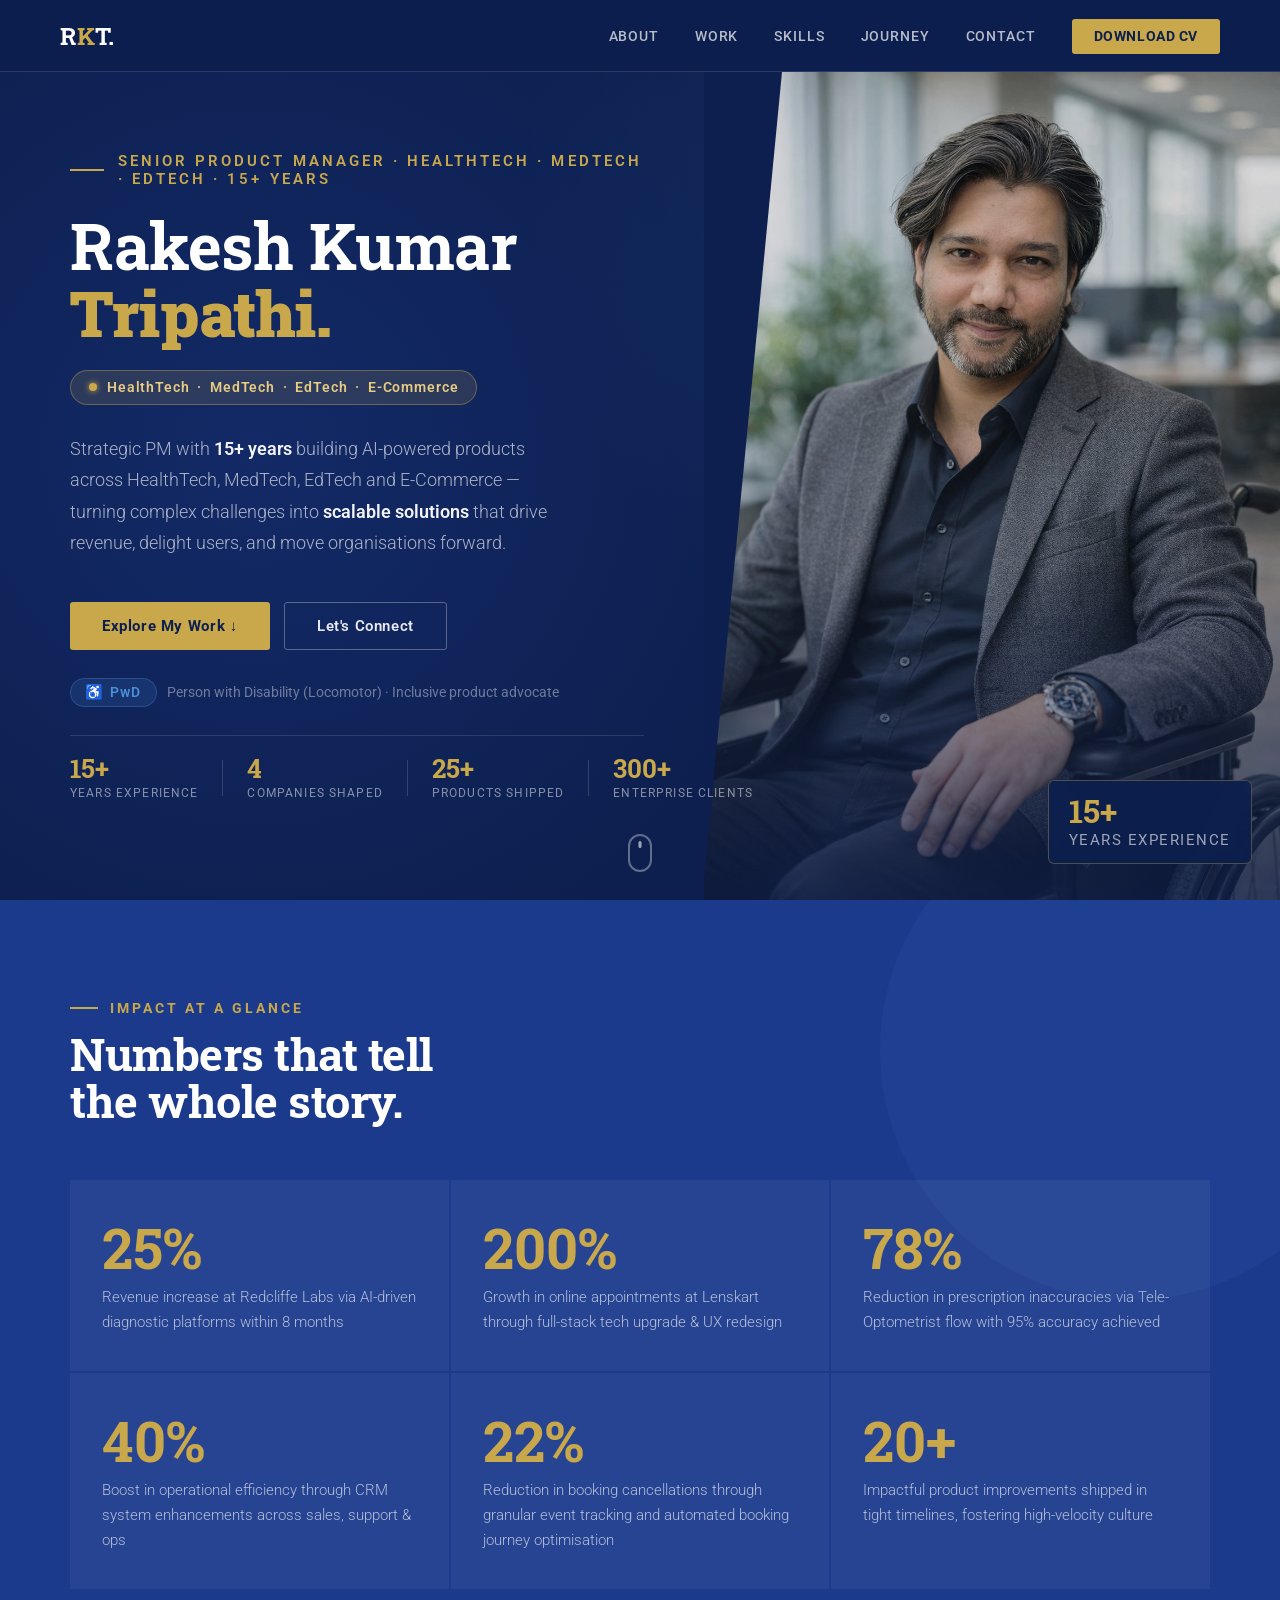
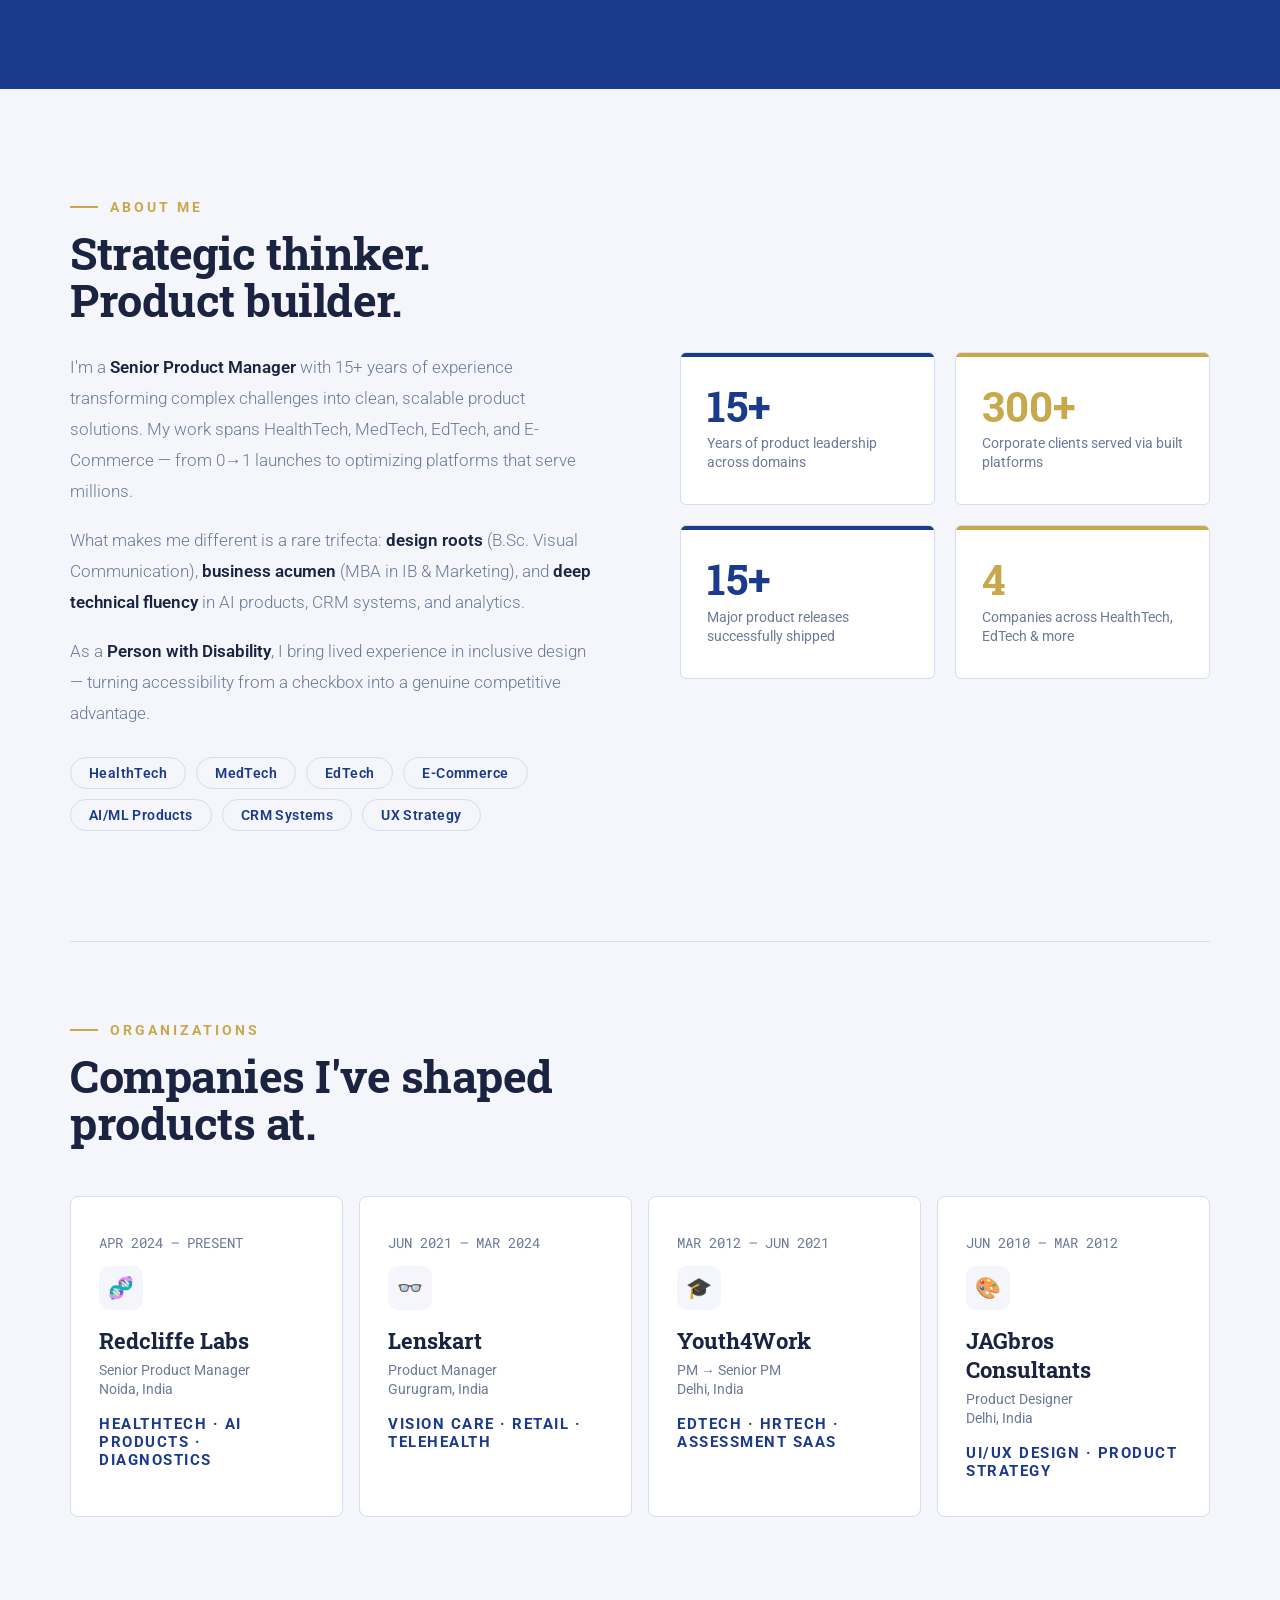
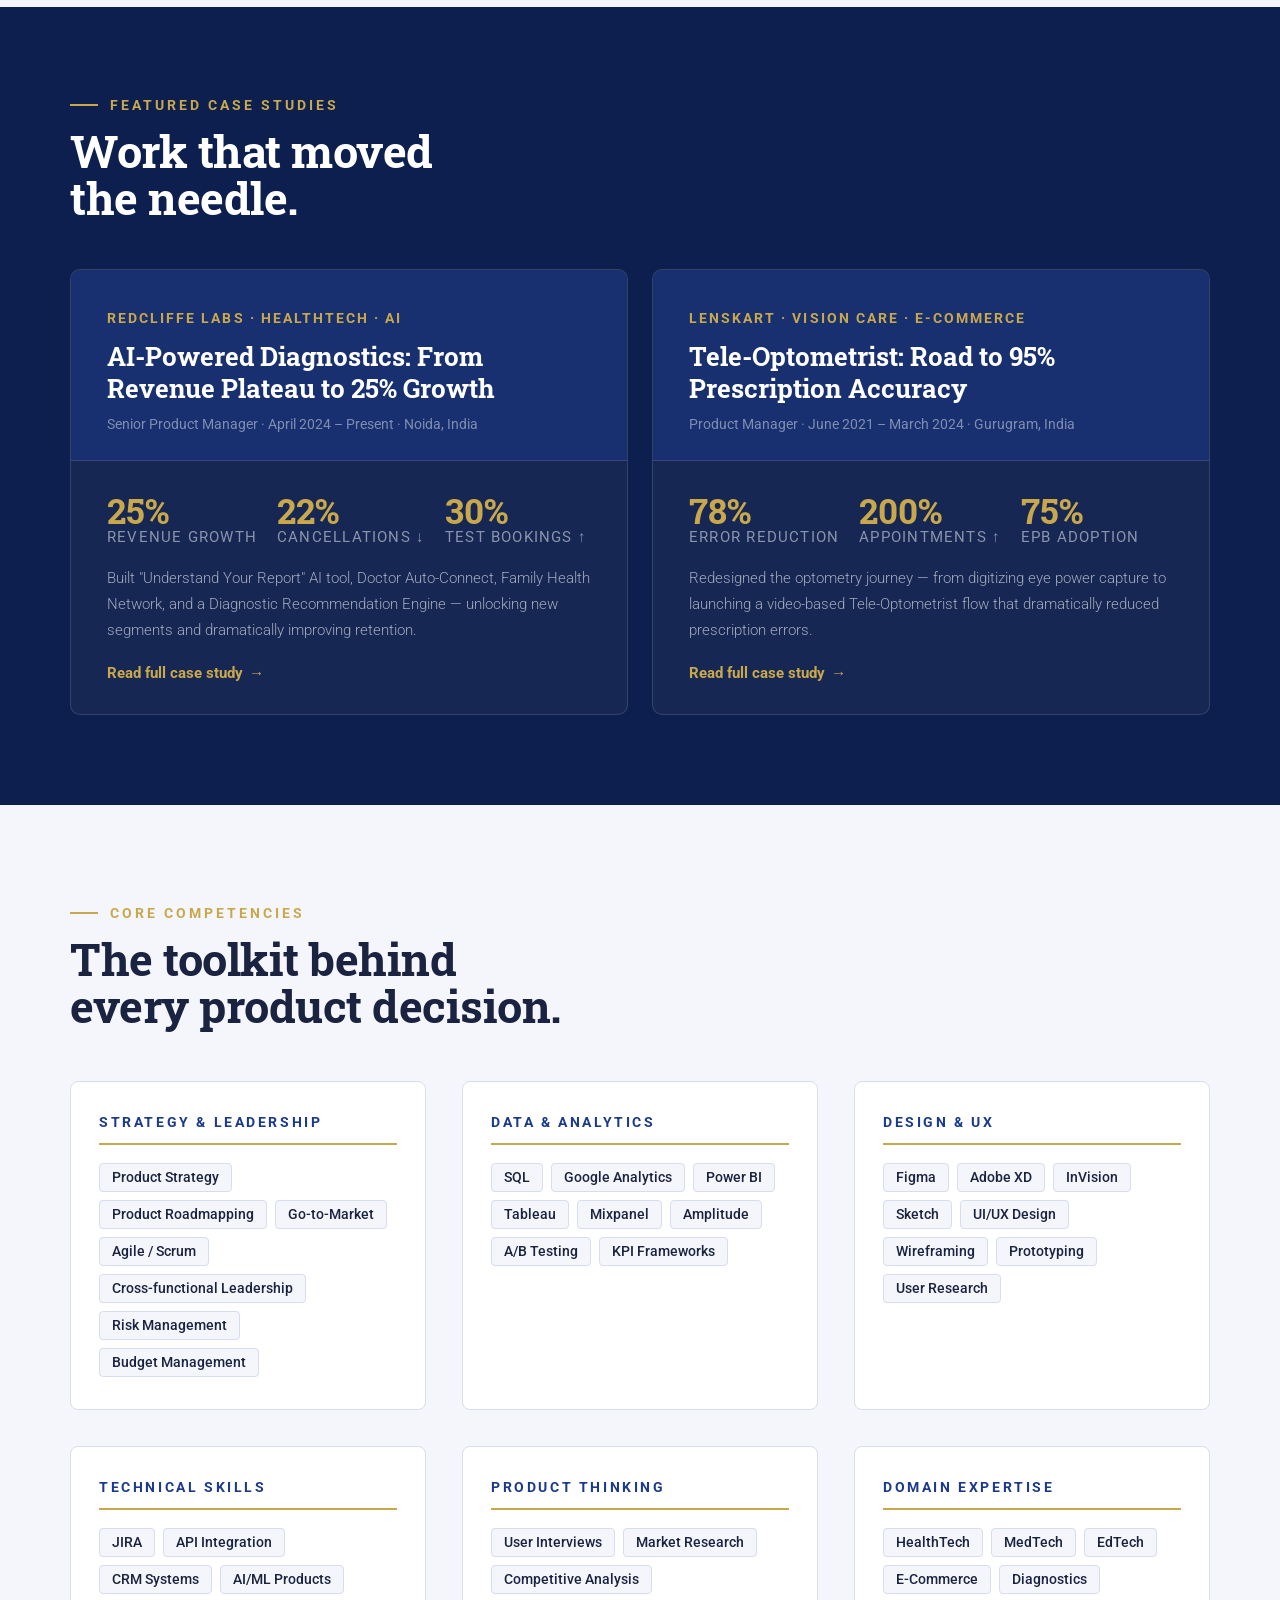
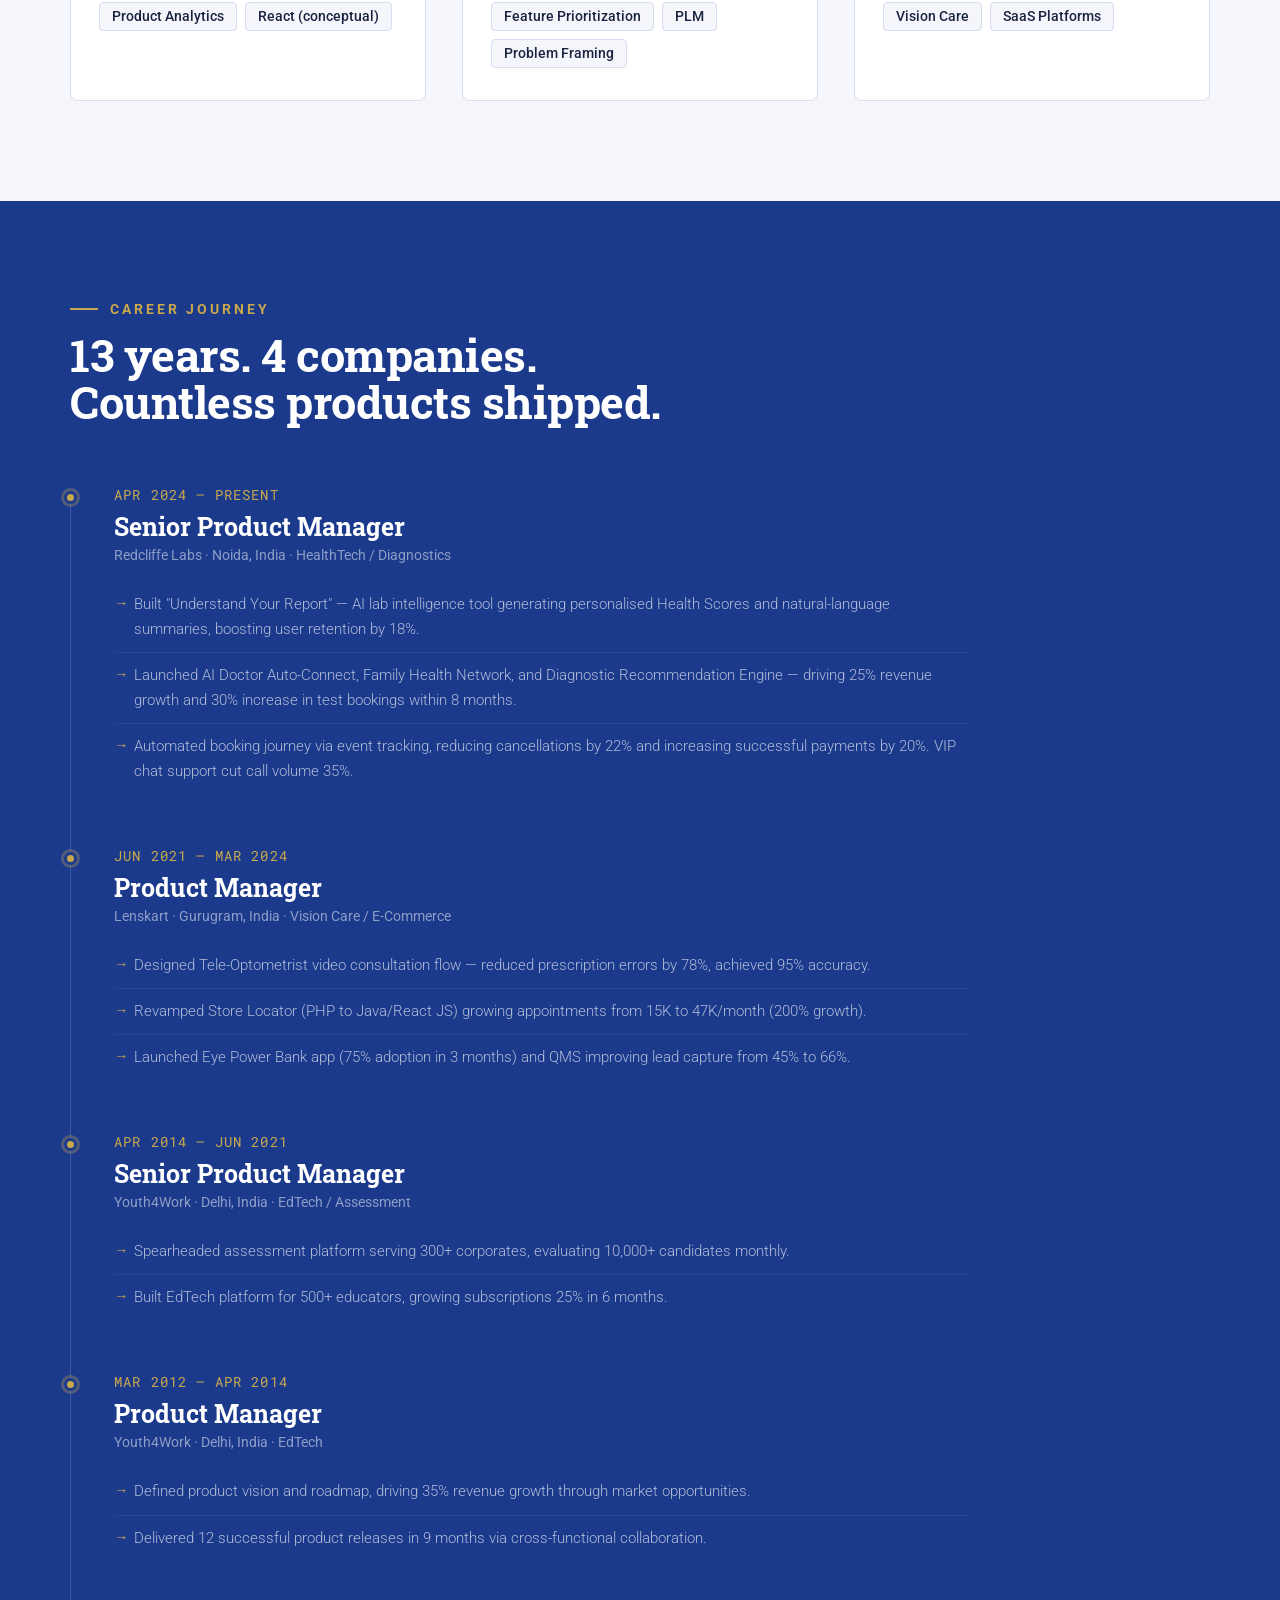
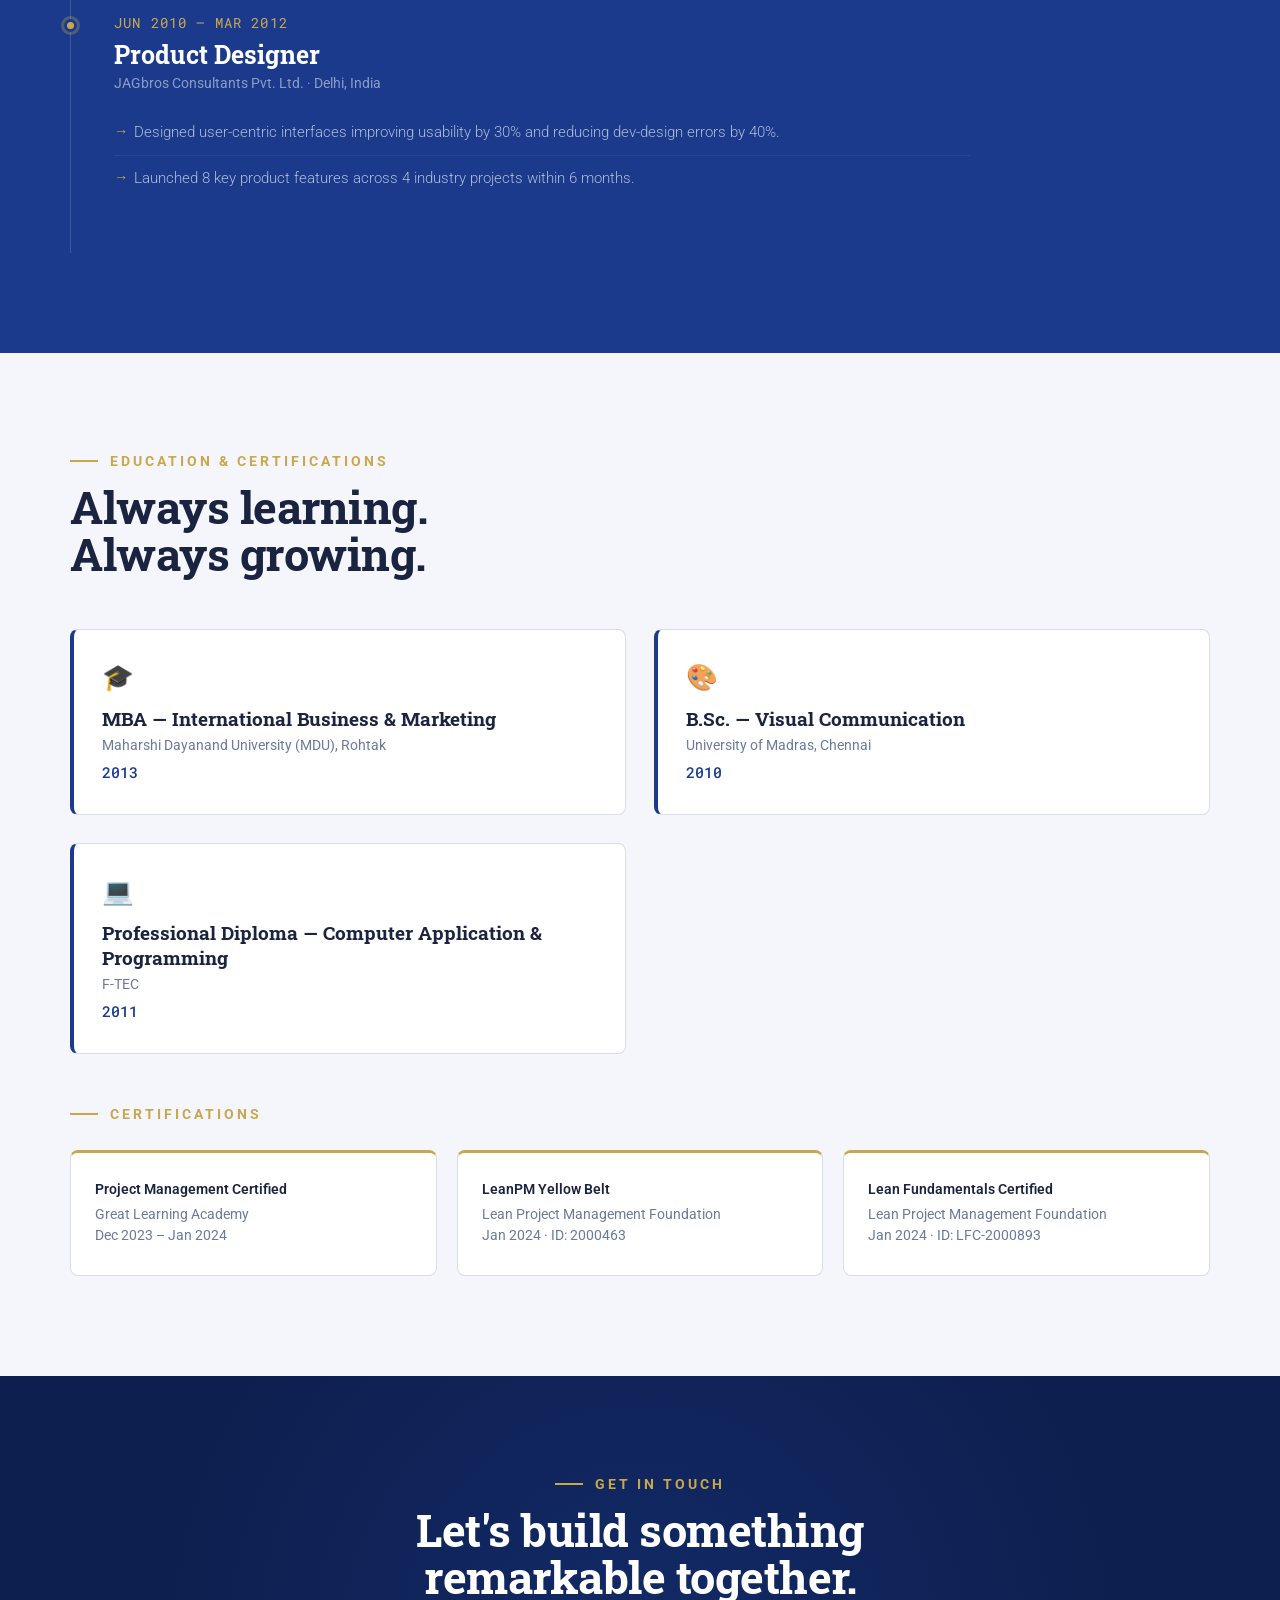
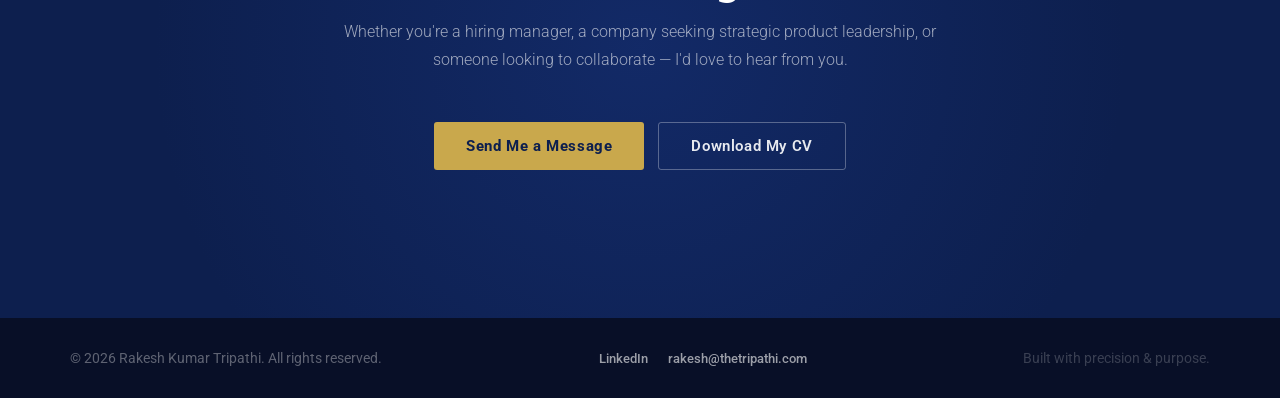
==== index.html @ cabf1aef "Add OG image, fix all meta tags, add Twitter Card and JSON-LD - Generated 1200x630 OG social card (p" ====
<!DOCTYPE html>
<html lang="en">
<head>
<meta charset="UTF-8">
<meta name="viewport" content="width=device-width, initial-scale=1.0">
<title>Rakesh Kumar Tripathi – Strategic Product Manager | HealthTech & AI</title>
<meta name="description" content="Strategic Product Manager with 15+ years building AI-powered products across HealthTech, MedTech, EdTech and E-Commerce. Currently driving growth at Redcliffe Labs.">
<meta name="keywords" content="Rakesh Kumar Tripathi, Product Manager, HealthTech, MedTech, AI Products, Product Strategy, Strategic Leader, thetripathi.com">
<link rel="canonical" href="https://thetripathi.com/">
<!-- Open Graph -->
<meta property="og:type" content="website">
<meta property="og:url" content="https://thetripathi.com/">
<meta property="og:site_name" content="Rakesh Kumar Tripathi">
<meta property="og:title" content="Rakesh Kumar Tripathi – Strategic Product Manager | HealthTech & AI">
<meta property="og:description" content="Strategic PM with 15+ years building AI-powered products across HealthTech, MedTech, EdTech and E-Commerce. Turning complex challenges into scalable solutions.">
<meta property="og:image" content="https://thetripathi.com/assets/img/rakesh-tripathi-social.jpg">
<meta property="og:image:width" content="1200">
<meta property="og:image:height" content="630">
<meta property="og:image:alt" content="Rakesh Kumar Tripathi – Strategic Product Manager">
<meta property="og:locale" content="en_IN">
<!-- Twitter Card -->
<meta name="twitter:card" content="summary_large_image">
<meta name="twitter:url" content="https://thetripathi.com/">
<meta name="twitter:title" content="Rakesh Kumar Tripathi – Strategic Product Manager | HealthTech & AI">
<meta name="twitter:description" content="Strategic PM with 15+ years building AI-powered products across HealthTech, MedTech, EdTech and E-Commerce.">
<meta name="twitter:image" content="https://thetripathi.com/assets/img/rakesh-tripathi-social.jpg">
<meta name="twitter:image:alt" content="Rakesh Kumar Tripathi – Strategic Product Manager">
<!-- JSON-LD / Schema.org -->
<script type="application/ld+json">
{
  "@context": "https://schema.org",
  "@type": "Person",
  "name": "Rakesh Kumar Tripathi",
  "url": "https://thetripathi.com/",
  "image": "https://thetripathi.com/assets/img/rakesh-tripathi-social.jpg",
  "jobTitle": "Strategic Product Manager",
  "description": "Strategic PM with 15+ years building AI-powered products across HealthTech, MedTech, EdTech and E-Commerce.",
  "sameAs": [
    "https://www.linkedin.com/in/thetripathi-rakesh/"
  ],
  "knowsAbout": ["Product Management", "HealthTech", "MedTech", "AI Products", "Product Strategy"]
}
</script>
<link rel="preconnect" href="https://fonts.googleapis.com">
<link rel="preconnect" href="https://fonts.gstatic.com" crossorigin>
<link href="https://fonts.googleapis.com/css2?family=Roboto:wght@300;400;500;700;900&family=Roboto+Slab:wght@400;600;700;800&family=Roboto+Mono:wght@400;500&display=swap" rel="stylesheet">
<!-- Microsoft Clarity -->
<script type="text/javascript">
  (function(c,l,a,r,i,t,y){c[a]=c[a]||function(){(c[a].q=c[a].q||[]).push(arguments)};
  t=l.createElement(r);t.async=1;t.src="https://www.clarity.ms/tag/"+i;
  y=l.getElementsByTagName(r)[0];y.parentNode.insertBefore(t,y);
  })(window,document,"clarity","script","w1kzer3l8j");
</script>
<!-- Google Analytics 4 -->
<script async src="https://www.googletagmanager.com/gtag/js?id=G-7L1ZDXTQH7"></script>
<script>
  window.dataLayer = window.dataLayer || [];
  function gtag(){dataLayer.push(arguments);}
  gtag('js', new Date());
  gtag('config', 'G-7L1ZDXTQH7', { debug_mode: true });
</script>

<!--
  COLOR PALETTE RATIONALE:
  ─────────────────────────────────────────────
  PRIMARY  → Royal Blue       #1B3A8C  (Authority, trust, intelligence)
  SECONDARY → Gold/Champagne  #C9A84C  (Prestige, warmth — complements navy perfectly)
  DARK BG  → Deep Navy        #0D1F4E  (Rich, deep version of royal blue for dark sections)
  LIGHT BG → Ice White        #F4F6FC  (Cool-tinted white that harmonises with blue)
  ACCENT   → Electric Sky     #4A90D9  (Lighter blue for highlights & hover states)
  TEXT     → Slate Navy       #1A2340  (Dark navy for body text — not harsh black)
  MUTED    → Slate            #6B7A99  (Muted blue-grey for secondary text)
  SUCCESS  → Teal             #1A7A6E
-->

<style>
:root {
  --royal: #1B3A8C;
  --royal-dark: #0D1F4E;
  --royal-mid: #2448A8;
  --gold: #C9A84C;
  --gold-light: #E8CC82;
  --sky: #4A90D9;
  --ice: #F4F6FC;
  --white: #FFFFFF;
  --ink: #1A2340;
  --muted: #6B7A99;
  --border: #D6DDEF;
  --border-dark: rgba(255,255,255,0.12);
  --teal: #1A7A6E;
}

*, *::before, *::after { box-sizing: border-box; margin: 0; padding: 0; }
html { scroll-behavior: smooth; }

body {
  font-family: 'Roboto', sans-serif;
  background: var(--ice);
  color: var(--ink);
  overflow-x: hidden;
}

/* ── SCROLLBAR ── */
::-webkit-scrollbar { width: 6px; }
::-webkit-scrollbar-track { background: var(--ice); }
::-webkit-scrollbar-thumb { background: var(--royal); border-radius: 3px; }

/* ─────────────────────────────
   NAVIGATION
───────────────────────────── */
nav {
  position: fixed; top: 0; left: 0; right: 0; z-index: 200;
  display: flex; justify-content: space-between; align-items: center;
  padding: 0 60px; height: 72px;
  background: rgba(13,31,78,0.96);
  backdrop-filter: blur(16px);
  border-bottom: 1px solid var(--border-dark);
  transition: all 0.3s;
}
.nav-logo {
  font-family: 'Roboto Slab', serif;
  font-weight: 700; font-size: 1.5rem; letter-spacing: 0px;
  color: var(--white);
}
.nav-logo span { color: var(--gold); }
.nav-links {
  display: flex; gap: 36px; list-style: none; align-items: center;
}
.nav-links a {
  text-decoration: none; color: rgba(255,255,255,0.7);
  font-size: 0.9rem; font-weight: 500;
  letter-spacing: 0.06em; text-transform: uppercase;
  transition: color 0.2s; position: relative;
}
.nav-links a::after {
  content: ''; position: absolute; bottom: -4px; left: 0; right: 0;
  height: 1px; background: var(--gold); transform: scaleX(0);
  transition: transform 0.2s;
}
.nav-links a:hover { color: var(--white); }
.nav-links a:hover::after { transform: scaleX(1); }
.nav-cta {
  background: var(--gold) !important; color: var(--royal-dark) !important;
  padding: 9px 22px; border-radius: 3px; font-weight: 700 !important;
  letter-spacing: 0.04em !important;
}
.nav-cta::after { display: none !important; }
.nav-cta:hover { background: var(--gold-light) !important; color: var(--royal-dark) !important; }

/* Hamburger */
.hamburger {
  display: none; flex-direction: column; gap: 5px;
  cursor: pointer; background: none; border: none; padding: 4px;
}
.hamburger span {
  display: block; width: 24px; height: 2px;
  background: white; border-radius: 2px; transition: all 0.3s;
}
.mobile-menu {
  display: none; position: fixed; top: 72px; left: 0; right: 0;
  background: var(--royal-dark); z-index: 199;
  flex-direction: column; padding: 24px 32px; gap: 20px;
  border-top: 1px solid var(--border-dark);
}
.mobile-menu.open { display: flex; }
.mobile-menu a {
  color: rgba(255,255,255,0.85); text-decoration: none;
  font-size: 1rem; font-weight: 500; padding: 8px 0;
  border-bottom: 1px solid var(--border-dark);
}
.mobile-menu a:last-child { border-bottom: none; }

/* ─────────────────────────────
   HERO — SIDE BY SIDE
───────────────────────────── */
#hero {
  min-height: 100vh;
  display: grid;
  grid-template-columns: 55% 45%;
  padding-top: 72px;
  background: var(--royal-dark);
  position: relative;
  overflow: hidden;
}

/* Subtle geometric pattern on hero bg */
#hero::before {
  content: '';
  position: absolute; inset: 0;
  background-image:
    radial-gradient(circle at 20% 50%, rgba(27,58,140,0.4) 0%, transparent 50%),
    radial-gradient(circle at 80% 20%, rgba(74,144,217,0.15) 0%, transparent 40%);
  pointer-events: none;
}

.hero-left {
  padding: 80px 60px 80px 70px;
  display: flex; flex-direction: column; justify-content: center;
  position: relative; z-index: 2;
}

/* Animated gold line */
.hero-line {
  display: flex; align-items: center; gap: 14px; margin-bottom: 28px;
}
.hero-line-bar {
  width: 48px; height: 2px; background: var(--gold);
  animation: expandLine 1s ease forwards;
}
@keyframes expandLine {
  from { width: 0; } to { width: 48px; }
}
.hero-line-text {
  font-size: 0.95rem; font-weight: 600; letter-spacing: 0.2em;
  text-transform: uppercase; color: var(--gold);
  animation: fadeIn 0.8s ease 0.3s both;
}

.hero-name {
  font-family: 'Roboto Slab', serif;
  font-size: clamp(2.8rem, 5vw, 5.2rem);
  font-weight: 700; line-height: 0.92;
  letter-spacing: -0.5px; color: var(--white);
  margin-bottom: 8px;
  animation: slideUp 0.8s ease 0.2s both;
}
.hero-surname {
  font-family: 'Roboto Slab', serif;
  font-size: clamp(2.8rem, 5vw, 5.2rem);
  font-weight: 900; line-height: 0.92;
  letter-spacing: -0.5px; color: var(--gold);
  margin-bottom: 28px;
  animation: slideUp 0.8s ease 0.35s both;
}
.hero-title-badge {
  display: inline-flex; align-items: center; gap: 10px;
  background: rgba(201,168,76,0.15); border: 1px solid rgba(201,168,76,0.4);
  color: var(--gold-light); padding: 8px 18px; border-radius: 40px;
  font-size: 0.9rem; font-weight: 600; letter-spacing: 0.06em;
  margin-bottom: 28px; width: fit-content;
  animation: fadeIn 0.8s ease 0.5s both;
}
.hero-title-badge::before {
  content: ''; width: 8px; height: 8px; border-radius: 50%;
  background: var(--gold); box-shadow: 0 0 6px var(--gold);
  animation: pulse 2s ease infinite;
}
@keyframes pulse {
  0%,100% { opacity:1; transform:scale(1); }
  50% { opacity:0.5; transform:scale(1.4); }
}

.hero-tagline {
  font-size: clamp(1rem, 1.6vw, 1.12rem); color: rgba(255,255,255,0.65);
  max-width: 500px; line-height: 1.75; margin-bottom: 44px;
  font-weight: 300; animation: fadeIn 0.8s ease 0.6s both;
}
.hero-tagline strong { color: rgba(255,255,255,0.95); font-weight: 600; }

.hero-actions {
  display: flex; gap: 14px; flex-wrap: wrap;
  animation: fadeIn 0.8s ease 0.75s both;
}
.btn-gold {
  background: var(--gold); color: var(--royal-dark);
  padding: 14px 32px; border: none; border-radius: 3px;
  font-family: 'Roboto', sans-serif;
  font-size: 0.95rem; font-weight: 700; cursor: pointer;
  letter-spacing: 0.04em; transition: all 0.25s; text-decoration: none;
  display: inline-flex; align-items: center; gap: 8px;
}
.btn-gold:hover { background: var(--gold-light); transform: translateY(-2px); box-shadow: 0 8px 24px rgba(201,168,76,0.35); }

.btn-ghost {
  background: transparent; color: rgba(255,255,255,0.9);
  padding: 14px 32px; border: 1.5px solid rgba(255,255,255,0.3); border-radius: 3px;
  font-family: 'Roboto', sans-serif;
  font-size: 0.95rem; font-weight: 600; cursor: pointer;
  letter-spacing: 0.04em; transition: all 0.25s; text-decoration: none;
  display: inline-flex; align-items: center; gap: 8px;
}
.btn-ghost:hover { border-color: var(--gold); color: var(--gold); }

.hero-pwd {
  margin-top: 28px; display: flex; align-items: center; gap: 10px;
  animation: fadeIn 0.8s ease 0.9s both;
}

/* ── Hero stats strip — sits on left below PWD note */
.hero-stats-strip {
  display: flex; align-items: center; gap: 0;
  margin-top: 28px; padding: 20px 0;
  border-top: 1px solid rgba(255,255,255,0.12);
  animation: fadeIn 0.8s ease 1s both;
}
.hss-item {
  display: flex; flex-direction: column; align-items: flex-start;
  padding: 0 24px 0 0;
}
.hss-item:first-child { padding-left: 0; }
.hss-num {
  font-family: 'Roboto Slab', serif;
  font-size: 1.6rem; font-weight: 700; color: var(--gold);
  line-height: 1;
}
.hss-label {
  font-size: 0.72rem; color: rgba(255,255,255,0.5);
  text-transform: uppercase; letter-spacing: 0.1em;
  margin-top: 4px; font-weight: 400; white-space: nowrap;
}
.hss-divider {
  width: 1px; height: 36px;
  background: rgba(255,255,255,0.15);
  margin: 0 24px 0 0; flex-shrink: 0;
}
.pwd-pill {
  display: flex; align-items: center; gap: 6px;
  background: rgba(74,144,217,0.15); border: 1px solid rgba(74,144,217,0.3);
  color: var(--sky); padding: 5px 14px; border-radius: 40px;
  font-size: 0.9rem; font-weight: 600; letter-spacing: 0.08em;
}
.pwd-pill::before {
  content: '♿'; font-size: 0.9rem;
}
.hero-pwd-text {
  font-size: 0.9rem; color: rgba(255,255,255,0.4);
}

/* HERO RIGHT — PHOTO */
.hero-right {
  position: relative;
  display: flex; align-items: flex-end; justify-content: center;
  overflow: hidden;
  z-index: 1;
}

/* Diagonal clip on left side of photo panel */
.hero-right::before {
  content: '';
  position: absolute; top: 0; left: -2px; bottom: 0;
  width: 80px;
  background: var(--royal-dark);
  clip-path: polygon(0 0, 100% 0, 0 100%);
  z-index: 3;
}

.hero-photo-wrap {
  position: absolute; inset: 0;
}
.hero-photo {
  width: 100%; height: 100%;
  object-fit: cover; object-position: top center;
  filter: brightness(0.88) saturate(0.9);
}

/* Photo overlay gradient */
.hero-photo-wrap::after {
  content: '';
  position: absolute; inset: 0;
  background: linear-gradient(
    to top,
    rgba(13,31,78,0.7) 0%,
    rgba(13,31,78,0.1) 40%,
    transparent 70%
  );
}

/* Floating stat cards on photo */
.hero-stat-card {
  position: absolute; z-index: 4;
  background: rgba(13,31,78,0.92);
  backdrop-filter: blur(12px);
  border: 1px solid rgba(201,168,76,0.35);
  padding: 14px 20px; border-radius: 6px;
  color: white;
  animation: fadeIn 1s ease 1.2s both;
}
.hero-stat-card .sc-num {
  font-family: 'Roboto Slab', serif;
  font-size: 2rem; font-weight: 700; color: var(--gold); line-height: 1;
}
.hero-stat-card .sc-label {
  font-size: 0.95rem; color: rgba(255,255,255,0.6);
  text-transform: uppercase; letter-spacing: 0.1em; margin-top: 4px;
}
.sc-years { bottom: 36px; right: 28px; }

/* Hero scroll hint */
.hero-scroll {
  position: absolute; bottom: 28px; left: 50%; transform: translateX(-50%); z-index: 5;
  display: flex; align-items: center;
  animation: fadeIn 1s ease 1.5s both;
}
.scroll-mouse {
  width: 24px; height: 38px; border: 2px solid rgba(255,255,255,0.35);
  border-radius: 12px; position: relative;
}
.scroll-mouse::before {
  content: ''; position: absolute; top: 5px; left: 50%; transform: translateX(-50%);
  width: 3px; height: 7px; background: rgba(255,255,255,0.6);
  border-radius: 2px; animation: scrollWheel 1.6s ease-in-out infinite;
}
@keyframes scrollWheel {
  0%   { opacity: 1; transform: translateX(-50%) translateY(0); }
  80%  { opacity: 0; transform: translateX(-50%) translateY(14px); }
  100% { opacity: 0; transform: translateX(-50%) translateY(14px); }
}

/* ─────────────────────────────
   ANIMATIONS
───────────────────────────── */
@keyframes slideUp {
  from { transform: translateY(32px); opacity: 0; }
  to { transform: translateY(0); opacity: 1; }
}
@keyframes fadeIn {
  from { opacity: 0; } to { opacity: 1; }
}

/* ─────────────────────────────
   SECTION SHARED
───────────────────────────── */
.section-label {
  font-size: 0.85rem; font-weight: 700; letter-spacing: 0.22em;
  text-transform: uppercase; color: var(--gold); margin-bottom: 14px;
  display: flex; align-items: center; gap: 12px;
}
.section-label::before {
  content: ''; width: 28px; height: 2px; background: var(--gold);
}
.section-title {
  font-family: 'Roboto Slab', serif;
  font-size: clamp(2rem, 3.5vw, 3.2rem);
  font-weight: 700; line-height: 1.05; letter-spacing: -0.5px;
}

/* ─────────────────────────────
   IMPACT
───────────────────────────── */
#impact {
  background: var(--royal);
  padding: 100px 70px;
  position: relative; overflow: hidden;
}
#impact::after {
  content: '';
  position: absolute; right: -100px; top: -100px;
  width: 500px; height: 500px; border-radius: 50%;
  background: rgba(74,144,217,0.08);
  pointer-events: none;
}
#impact .section-label { color: var(--gold); }
#impact .section-title { color: white; margin-bottom: 56px; }
.impact-grid {
  display: grid; grid-template-columns: repeat(3, 1fr); gap: 2px;
}
.impact-card {
  background: rgba(255,255,255,0.05);
  padding: 36px 32px;
  border-top: 3px solid transparent;
  transition: all 0.35s;
}
.impact-card:hover {
  background: rgba(201,168,76,0.12);
  border-top-color: var(--gold);
}
.impact-number {
  font-family: 'Roboto Slab', serif;
  font-size: 3.5rem; font-weight: 700; color: var(--gold);
  line-height: 1; margin-bottom: 10px;
}
.impact-desc {
  font-size: 0.95rem; line-height: 1.65;
  color: rgba(255,255,255,0.65); font-weight: 300;
}

/* ─────────────────────────────
   ABOUT
───────────────────────────── */
#about {
  padding: 110px 70px;
  display: grid; grid-template-columns: 1fr 1fr; gap: 80px; align-items: center;
}
.about-text .section-title { color: var(--ink); margin-bottom: 28px; }
.about-text p {
  font-size: 1.05rem; line-height: 1.85; color: var(--muted);
  margin-bottom: 18px; font-weight: 300;
}
.about-text p strong { color: var(--ink); font-weight: 600; }
.domain-tags { display: flex; flex-wrap: wrap; gap: 10px; margin-top: 28px; }
.domain-tag {
  padding: 7px 18px; border: 1.5px solid var(--border);
  border-radius: 40px; font-size: 0.85rem; font-weight: 600;
  color: var(--royal); transition: all 0.2s; cursor: default;
  letter-spacing: 0.03em;
}
.domain-tag:hover { border-color: var(--royal); background: var(--royal); color: white; }
.about-right { display: grid; grid-template-columns: 1fr 1fr; gap: 20px; }
.stat-box {
  background: white; padding: 32px 26px;
  border: 1px solid var(--border); border-radius: 6px;
  position: relative; overflow: hidden;
  transition: box-shadow 0.3s, transform 0.3s;
}
.stat-box::before {
  content: ''; position: absolute; top: 0; left: 0;
  width: 100%; height: 4px; background: var(--royal);
}
.stat-box:nth-child(even)::before { background: var(--gold); }
.stat-box:hover { box-shadow: 0 12px 40px rgba(27,58,140,0.12); transform: translateY(-3px); }
.stat-num {
  font-family: 'Roboto Slab', serif;
  font-size: 2.6rem; font-weight: 700; color: var(--royal);
  line-height: 1;
}
.stat-box:nth-child(even) .stat-num { color: var(--gold); }
.stat-label { font-size: 0.85rem; color: var(--muted); margin-top: 8px; line-height: 1.4; font-weight: 400; }

/* ─────────────────────────────
   ORGANIZATIONS
───────────────────────────── */
#organizations { padding: 0 70px 90px; }
.org-header { padding: 80px 0 50px; border-top: 1px solid var(--border); }
.org-header .section-title { color: var(--ink); margin-top: 0; }
.orgs-grid { display: grid; grid-template-columns: repeat(4, 1fr); gap: 16px; }
.org-card {
  background: white; padding: 36px 28px;
  border: 1px solid var(--border); border-radius: 8px;
  cursor: pointer; transition: all 0.3s;
  position: relative; overflow: hidden;
}
.org-card::after {
  content: ''; position: absolute; bottom: 0; left: 0; right: 0;
  height: 4px; background: var(--royal); transform: scaleX(0);
  transform-origin: left; transition: transform 0.3s;
}
.org-card:hover { transform: translateY(-6px); box-shadow: 0 16px 48px rgba(27,58,140,0.15); border-color: transparent; }
.org-card:hover::after { transform: scaleX(1); }
.org-period {
  font-family: 'Roboto Mono', monospace;
  font-size: 0.9rem; color: var(--muted); margin-bottom: 14px;
}
.org-icon {
  width: 44px; height: 44px; border-radius: 10px;
  background: var(--ice); display: flex; align-items: center; justify-content: center;
  font-size: 1.3rem; margin-bottom: 16px;
}
.org-name {
  font-family: 'Roboto Slab', serif;
  font-size: 1.4rem; font-weight: 700; color: var(--ink); margin-bottom: 6px;
}
.org-role { font-size: 0.85rem; color: var(--muted); margin-bottom: 16px; line-height: 1.4; }
.org-domain {
  font-size: 0.95rem; font-weight: 700; color: var(--royal);
  text-transform: uppercase; letter-spacing: 0.1em;
}
.org-arrow {
  position: absolute; top: 24px; right: 24px;
  width: 28px; height: 28px; border-radius: 50%;
  background: var(--royal); color: white;
  display: flex; align-items: center; justify-content: center;
  font-size: 0.95rem; opacity: 0; transition: opacity 0.2s;
}
.org-card:hover .org-arrow { opacity: 1; }

/* ─────────────────────────────
   CASE STUDIES
───────────────────────────── */
#work {
  padding: 90px 70px;
  background: var(--royal-dark);
}
#work .section-label { color: var(--gold); }
#work .section-title { color: white; margin-bottom: 48px; }
.work-grid { display: grid; grid-template-columns: 1fr 1fr; gap: 24px; }
.case-card {
  background: rgba(255,255,255,0.04);
  border: 1px solid var(--border-dark);
  border-radius: 10px; overflow: hidden; cursor: pointer;
  transition: all 0.35s;
}
.case-card:hover { transform: translateY(-6px); border-color: rgba(201,168,76,0.4); box-shadow: 0 20px 60px rgba(0,0,0,0.3); }
.case-header {
  padding: 40px 36px 28px;
  background: rgba(27,58,140,0.5);
  border-bottom: 1px solid var(--border-dark);
}
.case-company {
  font-size: 0.85rem; font-weight: 700; letter-spacing: 0.15em;
  text-transform: uppercase; color: var(--gold); margin-bottom: 14px;
}
.case-title {
  font-family: 'Roboto Slab', serif;
  font-size: 1.65rem; font-weight: 700; line-height: 1.2; color: white; margin-bottom: 12px;
}
.case-meta { font-size: 0.85rem; color: rgba(255,255,255,0.45); }
.case-body { padding: 32px 36px; }
.case-metrics { display: flex; gap: 20px; margin-bottom: 20px; flex-wrap: wrap; }
.metric .metric-val {
  font-family: 'Roboto Slab', serif;
  font-size: 2.2rem; font-weight: 700; color: var(--gold); line-height: 1;
}
.metric .metric-lbl { font-size: 0.95rem; color: rgba(255,255,255,0.5); text-transform: uppercase; letter-spacing: 0.08em; }
.case-excerpt { font-size: 0.95rem; line-height: 1.7; color: rgba(255,255,255,0.6); margin-bottom: 20px; font-weight: 300; }
.case-read {
  font-size: 0.95rem; font-weight: 700; color: var(--gold);
  display: flex; align-items: center; gap: 6px; transition: gap 0.2s;
}
.case-card:hover .case-read { gap: 10px; }

/* ─────────────────────────────
   SKILLS
───────────────────────────── */
#skills { padding: 100px 70px; background: var(--ice); }
#skills .section-title { color: var(--ink); margin-bottom: 52px; }
.skills-grid { display: grid; grid-template-columns: repeat(3, 1fr); gap: 36px; }
.skill-group {
  background: white; padding: 32px 28px; border-radius: 8px;
  border: 1px solid var(--border); transition: box-shadow 0.3s;
}
.skill-group:hover { box-shadow: 0 8px 32px rgba(27,58,140,0.1); }
.skill-group h4 {
  font-size: 0.9rem; font-weight: 700; letter-spacing: 0.18em;
  text-transform: uppercase; color: var(--royal); margin-bottom: 18px;
  padding-bottom: 12px; border-bottom: 2px solid var(--gold);
}
.skill-tags { display: flex; flex-wrap: wrap; gap: 8px; }
.skill-tag {
  padding: 5px 12px; background: var(--ice);
  border: 1px solid var(--border); font-size: 0.9rem;
  border-radius: 4px; font-weight: 500; color: var(--ink);
  transition: all 0.2s; cursor: default;
}
.skill-tag:hover { background: var(--royal); color: white; border-color: var(--royal); }

/* ─────────────────────────────
   TIMELINE
───────────────────────────── */
#timeline { padding: 100px 70px; background: var(--royal); }
#timeline .section-label { color: var(--gold); }
#timeline .section-title { color: white; margin-bottom: 60px; }
.tl-list { position: relative; max-width: 900px; }
.tl-list::before {
  content: ''; position: absolute; left: 0; top: 6px; bottom: 0;
  width: 1px; background: rgba(255,255,255,0.15);
}
.tl-item { padding-left: 44px; padding-bottom: 52px; position: relative; }
.tl-item::before {
  content: ''; position: absolute; left: -6px; top: 6px;
  width: 13px; height: 13px; border-radius: 50%;
  background: var(--gold); border: 3px solid var(--royal);
  box-shadow: 0 0 0 3px rgba(201,168,76,0.3);
}
.tl-period {
  font-family: 'Roboto Mono', monospace;
  font-size: 0.9rem; color: var(--gold); margin-bottom: 6px; letter-spacing: 0.08em;
}
.tl-role {
  font-family: 'Roboto Slab', serif;
  font-size: 1.55rem; font-weight: 700; color: white; margin-bottom: 4px;
}
.tl-company { font-size: 0.9rem; color: rgba(255,255,255,0.5); margin-bottom: 18px; }
.tl-points { list-style: none; }
.tl-points li {
  padding: 10px 0 10px 20px; position: relative;
  font-size: 0.95rem; line-height: 1.65; color: rgba(255,255,255,0.65);
  border-bottom: 1px solid rgba(255,255,255,0.06); font-weight: 300;
}
.tl-points li:last-child { border-bottom: none; }
.tl-points li::before {
  content: '→'; position: absolute; left: 0; color: var(--gold); font-size: 0.9rem;
}

/* ─────────────────────────────
   EDUCATION
───────────────────────────── */
#education { padding: 100px 70px; }
#education .section-title { color: var(--ink); margin-bottom: 52px; }
.edu-grid { display: grid; grid-template-columns: 1fr 1fr; gap: 28px; }
.edu-card {
  background: white; padding: 32px 28px;
  border: 1px solid var(--border); border-radius: 8px;
  border-left: 4px solid var(--royal);
  transition: box-shadow 0.3s;
}
.edu-card:hover { box-shadow: 0 8px 32px rgba(27,58,140,0.12); }
.edu-icon { font-size: 1.6rem; margin-bottom: 14px; }
.edu-degree {
  font-family: 'Roboto Slab', serif;
  font-size: 1.2rem; font-weight: 700; color: var(--ink); margin-bottom: 6px;
}
.edu-inst { font-size: 0.9rem; color: var(--muted); margin-bottom: 8px; }
.edu-year {
  font-family: 'Roboto Mono', monospace;
  font-size: 0.95rem; color: var(--royal); font-weight: 500;
}
.cert-section { margin-top: 52px; }
.cert-grid { display: grid; grid-template-columns: repeat(3, 1fr); gap: 20px; margin-top: 28px; }
.cert-card {
  background: white; padding: 28px 24px;
  border: 1px solid var(--border); border-radius: 8px;
  border-top: 3px solid var(--gold);
}
.cert-name { font-weight: 600; font-size: 0.9rem; color: var(--ink); margin-bottom: 6px; }
.cert-org { font-size: 0.9rem; color: var(--muted); line-height: 1.5; }

/* ─────────────────────────────
   CONTACT
───────────────────────────── */
#contact {
  background: var(--royal-dark); padding: 100px 70px;
  text-align: center; position: relative; overflow: hidden;
}
#contact::before {
  content: ''; position: absolute; inset: 0;
  background: radial-gradient(circle at 50% 50%, rgba(27,58,140,0.4) 0%, transparent 70%);
}
.contact-inner { max-width: 640px; margin: 0 auto; position: relative; z-index: 1; }
#contact .section-label { justify-content: center; color: var(--gold); }
#contact .section-title { color: white; margin-bottom: 18px; }
.contact-sub { font-size: 1rem; color: rgba(255,255,255,0.6); margin-bottom: 48px; line-height: 1.75; font-weight: 300; }
.contact-actions { display: flex; justify-content: center; gap: 14px; flex-wrap: wrap; margin-bottom: 48px; }
.contact-info {
  display: flex; justify-content: center; gap: 32px; flex-wrap: wrap;
  font-size: 0.9rem; color: rgba(255,255,255,0.45);
}
.contact-info span { display: flex; align-items: center; gap: 6px; }

/* ─────────────────────────────
   FOOTER
───────────────────────────── */
footer {
  background: #080F27; color: rgba(255,255,255,0.35);
  padding: 32px 70px; display: flex;
  justify-content: space-between; align-items: center;
  font-size: 0.85rem;
}
footer a { color: var(--gold); text-decoration: none; }
footer a:hover { text-decoration: underline; }
.footer-social { display: flex; gap: 20px; align-items: center; }
.footer-social a { color: rgba(255,255,255,0.6); font-weight: 500; font-size: 0.8rem; transition: color 0.2s; }
.footer-social a:hover { color: var(--gold); text-decoration: none; }

/* ─────────────────────────────
   MODALS
───────────────────────────── */
.modal-overlay {
  display: flex !important;
  visibility: hidden;
  opacity: 0;
  pointer-events: none;
  position: fixed !important;
  top: 0 !important; left: 0 !important;
  right: 0 !important; bottom: 0 !important;
  width: 100vw !important; height: 100vh !important;
  background: rgba(8,15,39,0.88);
  z-index: 999999 !important;
  align-items: center;
  justify-content: center;
  backdrop-filter: blur(6px);
  transition: opacity 0.25s ease, visibility 0.25s ease;
}
.modal-overlay.open {
  visibility: visible !important;
  opacity: 1 !important;
  pointer-events: all !important;
}
.modal {
  background: white; max-width: 520px; width: 92%;
  padding: 52px 44px; position: relative; border-radius: 10px;
  animation: modalIn 0.35s cubic-bezier(0.34,1.56,0.64,1);
  border-top: 4px solid var(--royal);
}
@keyframes modalIn {
  from { transform: translateY(32px) scale(0.96); opacity: 0; }
  to { transform: translateY(0) scale(1); opacity: 1; }
}
.modal-close {
  position: absolute; top: 16px; right: 16px;
  background: var(--ice); border: none; width: 32px; height: 32px;
  border-radius: 50%; cursor: pointer; font-size: 1rem;
  color: var(--muted); display: flex; align-items: center; justify-content: center;
  transition: background 0.2s;
}
.modal-close:hover { background: var(--border); color: var(--ink); }
.modal h3 {
  font-family: 'Roboto Slab', serif;
  font-size: 2rem; font-weight: 700; color: var(--ink); margin-bottom: 8px;
}
.modal p { color: var(--muted); font-size: 0.95rem; margin-bottom: 28px; line-height: 1.6; }
.form-field { margin-bottom: 18px; }
.form-field label {
  display: block; font-size: 0.95rem; font-weight: 700;
  margin-bottom: 7px; text-transform: uppercase; letter-spacing: 0.1em; color: var(--ink);
}
.form-field input, .form-field textarea, .form-field select {
  width: 100%; padding: 11px 15px;
  border: 1.5px solid var(--border); background: var(--ice);
  font-family: 'Roboto', sans-serif; font-size: 0.95rem;
  border-radius: 5px; transition: border-color 0.2s; color: var(--ink);
}
.form-field input:focus, .form-field textarea:focus, .form-field select:focus {
  outline: none; border-color: var(--royal); background: white;
}
.form-field textarea { resize: vertical; min-height: 90px; }
.btn-submit {
  width: 100%; background: var(--royal); color: white;
  padding: 13px; border: none; border-radius: 5px;
  font-family: 'Roboto', sans-serif;
  font-size: 0.9rem; font-weight: 700; cursor: pointer; transition: background 0.2s;
}
.btn-submit:hover { background: var(--royal-mid); }
.form-success {
  display: none; text-align: center; padding: 32px 16px; margin-top: 8px;
}
@keyframes tyFadeUp {
  from { opacity: 0; transform: translateY(18px); }
  to   { opacity: 1; transform: translateY(0); }
}
@keyframes tyCheckPop {
  0%   { opacity: 0; transform: scale(0.2); }
  70%  { transform: scale(1.15); }
  100% { opacity: 1; transform: scale(1); }
}
.form-success.show { animation: tyFadeUp 0.45s ease forwards; }
.ty-check {
  display: inline-flex; align-items: center; justify-content: center;
  width: 64px; height: 64px; border-radius: 50%;
  background: linear-gradient(135deg, var(--teal), #2dd4bf);
  color: white; font-size: 1.8rem; margin-bottom: 18px;
  animation: tyCheckPop 0.5s cubic-bezier(0.34,1.56,0.64,1) 0.1s both;
}
.ty-title {
  font-size: 1.35rem; font-weight: 700; color: var(--royal-dark);
  margin-bottom: 8px; font-family: 'Playfair Display', serif;
}
.ty-sub { font-size: 0.88rem; color: rgba(0,0,0,0.45); line-height: 1.5; }

/* ─────────────────────────────
   DETAIL / CASE STUDY PAGE
───────────────────────────── */
#detail-page {
  display: block !important;
  visibility: hidden;
  opacity: 0;
  pointer-events: none;
  position: fixed !important;
  top: 0 !important; left: 0 !important;
  right: 0 !important; bottom: 0 !important;
  width: 100vw !important; height: 100vh !important;
  z-index: 99999 !important;
  background: var(--ice); overflow-y: auto;
  transition: opacity 0.3s ease, visibility 0.3s ease;
}
#detail-page.open {
  visibility: visible !important;
  opacity: 1 !important;
  pointer-events: all !important;
}
.detail-back {
  position: sticky; top: 0; z-index: 10; height: 60px;
  background: rgba(13,31,78,0.97); backdrop-filter: blur(8px);
  padding: 0 70px; display: flex; align-items: center; gap: 20px;
  border-bottom: 1px solid var(--border-dark);
}
.detail-back button {
  background: none; border: none; cursor: pointer;
  font-family: 'Roboto', sans-serif; font-size: 0.9rem;
  font-weight: 600; color: rgba(255,255,255,0.7);
  display: flex; align-items: center; gap: 8px; transition: color 0.2s;
}
.detail-back button:hover { color: var(--gold); }
.detail-back-sep { color: rgba(255,255,255,0.25); font-size: 0.95rem; }
.detail-crumb { font-size: 0.85rem; color: rgba(255,255,255,0.45); }
.detail-hero {
  background: var(--royal-dark); color: white;
  padding: 80px 70px 56px; position: relative; overflow: hidden;
}
.detail-hero::after {
  content: ''; position: absolute; right: -80px; bottom: -80px;
  width: 400px; height: 400px; border-radius: 50%;
  background: rgba(27,58,140,0.4); pointer-events: none;
}
.detail-company { font-size: 0.85rem; font-weight: 700; letter-spacing: 0.18em; text-transform: uppercase; color: var(--gold); margin-bottom: 14px; }
.detail-title {
  font-family: 'Roboto Slab', serif;
  font-size: clamp(1.8rem, 3.5vw, 3rem); font-weight: 700;
  line-height: 1.08; max-width: 780px; margin-bottom: 18px;
}
.detail-period { font-size: 0.9rem; color: rgba(255,255,255,0.5); }
.detail-metrics {
  display: flex; gap: 0; margin-top: 0;
  border-top: 1px solid rgba(255,255,255,0.08);
}
.detail-metric {
  flex: 1; padding: 28px 36px;
  background: rgba(201,168,76,0.12);
  border-right: 1px solid rgba(201,168,76,0.2);
  text-align: center;
}
.detail-metric:last-child { border-right: none; }
.detail-metric-val {
  font-family: 'Roboto Slab', serif;
  font-size: 2.4rem; font-weight: 700; color: var(--gold); line-height: 1;
}
.detail-metric-lbl { font-size: 0.95rem; color: rgba(255,255,255,0.55); margin-top: 6px; text-transform: uppercase; letter-spacing: 0.1em; }
.detail-content { max-width: 760px; margin: 0 auto; padding: 72px 60px; }
.detail-content h2 {
  font-family: 'Roboto Slab', serif;
  font-size: 1.7rem; font-weight: 700; color: var(--ink);
  margin-top: 48px; margin-bottom: 18px;
}
.detail-content h2:first-child { margin-top: 0; }
.detail-content p { font-size: 1.05rem; line-height: 1.85; color: var(--muted); margin-bottom: 18px; font-weight: 300; }
.detail-content p strong { color: var(--ink); font-weight: 600; }
.detail-content ul { list-style: none; margin-bottom: 24px; }
.detail-content ul li {
  padding: 12px 0 12px 24px; position: relative;
  border-bottom: 1px solid var(--border);
  font-size: 0.93rem; line-height: 1.65; color: var(--muted);
}
.detail-content ul li::before { content: '→'; position: absolute; left: 0; color: var(--royal); }
.detail-quote {
  border-left: 4px solid var(--gold); padding: 22px 32px;
  margin: 36px 0; background: white; border-radius: 0 6px 6px 0;
  font-family: 'Roboto Slab', serif;
  font-size: 1.15rem; color: var(--ink); line-height: 1.6; font-style: italic;
}

/* ─────────────────────────────
   RESPONSIVE
───────────────────────────── */
@media (max-width: 1100px) {
  nav { padding: 0 32px; }
  #hero { grid-template-columns: 1fr 1fr; }
  .hero-left { padding: 70px 40px 70px 40px; }
  #impact, #about, #organizations, #work, #skills, #timeline, #education, #contact { padding-left: 40px; padding-right: 40px; }
  .orgs-grid { grid-template-columns: 1fr 1fr; }
  .skills-grid { grid-template-columns: 1fr 1fr; }
  .cert-grid { grid-template-columns: 1fr 1fr; }
  .detail-back { padding: 0 40px; }
  .detail-hero { padding: 60px 40px 48px; }
  .detail-content { padding: 56px 40px; }
}
@media (max-width: 860px) {
  nav { padding: 0 24px; }
  .nav-links { display: none; }
  .hamburger { display: flex; }
  
  /* HERO STACKS on mobile — left content first, photo below */
  #hero {
    grid-template-columns: 1fr;
    grid-template-rows: auto auto;
    min-height: auto;
  }
  .hero-left {
    padding: 48px 24px 40px;
    order: 1;
  }
  .hero-right {
    order: 2;
    min-height: 70vw;
    max-height: 480px;
  }
  .hero-right::before { display: none; }
  .hero-scroll { display: none; }
  .hero-stats-strip { flex-wrap: wrap; gap: 12px; }
  .hss-divider { display: none; }
  .hss-item { padding: 0 16px 0 0; }
  .sc-years { bottom: 20px; right: 16px; }
  
  #impact, #about, #organizations, #work, #skills, #timeline, #education, #contact { padding-left: 24px; padding-right: 24px; }
  .impact-grid { grid-template-columns: 1fr 1fr; }
  #about { grid-template-columns: 1fr; gap: 48px; }
  .about-right { grid-template-columns: 1fr 1fr; }
  .orgs-grid { grid-template-columns: 1fr 1fr; }
  .work-grid { grid-template-columns: 1fr; }
  .skills-grid { grid-template-columns: 1fr; }
  .edu-grid { grid-template-columns: 1fr; }
  .cert-grid { grid-template-columns: 1fr; }
  .detail-metrics { flex-wrap: wrap; }
  .detail-metric { flex: 1 1 50%; }
  footer { flex-direction: column; gap: 10px; text-align: center; padding: 28px 24px; }
  .contact-info { flex-direction: column; gap: 12px; }
  .detail-back { padding: 0 24px; }
  .detail-hero { padding: 48px 24px 40px; }
  .detail-content { padding: 44px 24px; max-width: 100%; }
}
@media (max-width: 540px) {
  .hero-name, .hero-surname { font-size: 2.8rem; }
  .impact-grid { grid-template-columns: 1fr; }
  .about-right { grid-template-columns: 1fr; }
  .orgs-grid { grid-template-columns: 1fr; }
  .detail-metric { flex: 1 1 100%; }
  .modal { padding: 36px 24px; }
  .detail-metrics { flex-direction: column; }
}
</style>
</head>
<body>

<!-- NAV -->
<nav>
  <div class="nav-logo">R<span>K</span>T.</div>
  <ul class="nav-links">
    <li><a href="#about" onclick="gtag('event','nav_click',{event_category:'navigation',event_label:'About'})">About</a></li>
    <li><a href="#work" onclick="gtag('event','nav_click',{event_category:'navigation',event_label:'Work'})">Work</a></li>
    <li><a href="#skills" onclick="gtag('event','nav_click',{event_category:'navigation',event_label:'Skills'})">Skills</a></li>
    <li><a href="#timeline" onclick="gtag('event','nav_click',{event_category:'navigation',event_label:'Journey'})">Journey</a></li>
    <li><a href="#contact" onclick="gtag('event','nav_click',{event_category:'navigation',event_label:'Contact'})">Contact</a></li>
    <li><a href="#" class="nav-cta" onclick="openResumeModal(event)">Download CV</a></li>
  </ul>
  <button class="hamburger" onclick="toggleMobileMenu()" aria-label="Menu">
    <span></span><span></span><span></span>
  </button>
</nav>

<div class="mobile-menu" id="mobile-menu">
  <a href="#about" onclick="gtag('event','nav_click',{event_category:'navigation',event_label:'About (mobile)'});closeMobileMenu()">About</a>
  <a href="#work" onclick="gtag('event','nav_click',{event_category:'navigation',event_label:'Work (mobile)'});closeMobileMenu()">Work</a>
  <a href="#skills" onclick="gtag('event','nav_click',{event_category:'navigation',event_label:'Skills (mobile)'});closeMobileMenu()">Skills</a>
  <a href="#timeline" onclick="gtag('event','nav_click',{event_category:'navigation',event_label:'Journey (mobile)'});closeMobileMenu()">Journey</a>
  <a href="#contact" onclick="gtag('event','nav_click',{event_category:'navigation',event_label:'Contact (mobile)'});closeMobileMenu()">Contact</a>
  <a href="#" onclick="openResumeModal(event);closeMobileMenu()">⬇ Download CV</a>
</div>

<!-- ═══ HERO ═══ -->
<section id="hero">
  <!-- LEFT: All content -->
  <div class="hero-left">
    <div class="hero-line">
      <div class="hero-line-bar"></div>
      <span class="hero-line-text">Senior Product Manager · HealthTech · MedTech · EdTech · 15+ Years</span>
    </div>
    <h1 class="hero-name">Rakesh Kumar</h1>
    <h1 class="hero-surname">Tripathi.</h1>
    <div class="hero-title-badge">
      HealthTech &nbsp;·&nbsp; MedTech &nbsp;·&nbsp; EdTech &nbsp;·&nbsp; E-Commerce
    </div>
    <p class="hero-tagline">
      Strategic PM with <strong>15+ years</strong> building AI-powered products across HealthTech, MedTech, EdTech and E-Commerce — turning complex challenges into <strong>scalable solutions</strong> that drive revenue, delight users, and move organisations forward.
    </p>
    <div class="hero-actions">
      <a href="#work" class="btn-gold" onclick="gtag('event','hero_cta_click',{event_category:'engagement',event_label:'Explore My Work'})">Explore My Work ↓</a>
      <button class="btn-ghost" onclick="openContactModal()">Let's Connect</button>
    </div>
    <div class="hero-pwd">
      <div class="pwd-pill">PwD</div>
      <span class="hero-pwd-text">Person with Disability (Locomotor) · Inclusive product advocate</span>
    </div>
    <div class="hero-stats-strip">
      <div class="hss-item">
        <span class="hss-num">15+</span>
        <span class="hss-label">Years Experience</span>
      </div>
      <div class="hss-divider"></div>
      <div class="hss-item">
        <span class="hss-num">4</span>
        <span class="hss-label">Companies Shaped</span>
      </div>
      <div class="hss-divider"></div>
      <div class="hss-item">
        <span class="hss-num">25+</span>
        <span class="hss-label">Products Shipped</span>
      </div>
      <div class="hss-divider"></div>
      <div class="hss-item">
        <span class="hss-num">300+</span>
        <span class="hss-label">Enterprise Clients</span>
      </div>
    </div>
  </div>

  <!-- RIGHT: Photo -->
  <div class="hero-right">
    <div class="hero-photo-wrap">
      <img src="[data-uri]" class="hero-photo" alt="Rakesh Kumar Tripathi — Senior Product Manager">
    </div>
    <div class="hero-stat-card sc-years">
      <div class="sc-num">15+</div>
      <div class="sc-label">Years Experience</div>
    </div>
  </div>

  <div class="hero-scroll">
    <div class="scroll-mouse"></div>
  </div>
</section>

<!-- ═══ IMPACT ═══ -->
<section id="impact">
  <div class="section-label">Impact at a Glance</div>
  <h2 class="section-title" style="color:white;">Numbers that tell<br>the whole story.</h2>
  <div class="impact-grid">
    <div class="impact-card">
      <div class="impact-number">25%</div>
      <div class="impact-desc">Revenue increase at Redcliffe Labs via AI-driven diagnostic platforms within 8 months</div>
    </div>
    <div class="impact-card">
      <div class="impact-number">200%</div>
      <div class="impact-desc">Growth in online appointments at Lenskart through full-stack tech upgrade & UX redesign</div>
    </div>
    <div class="impact-card">
      <div class="impact-number">78%</div>
      <div class="impact-desc">Reduction in prescription inaccuracies via Tele-Optometrist flow with 95% accuracy achieved</div>
    </div>
    <div class="impact-card">
      <div class="impact-number">40%</div>
      <div class="impact-desc">Boost in operational efficiency through CRM system enhancements across sales, support & ops</div>
    </div>
    <div class="impact-card">
      <div class="impact-number">22%</div>
      <div class="impact-desc">Reduction in booking cancellations through granular event tracking and automated booking journey optimisation</div>
    </div>
    <div class="impact-card">
      <div class="impact-number">20+</div>
      <div class="impact-desc">Impactful product improvements shipped in tight timelines, fostering high-velocity culture</div>
    </div>
  </div>
</section>

<!-- ═══ ABOUT ═══ -->
<section id="about">
  <div class="about-text">
    <div class="section-label">About Me</div>
    <h2 class="section-title">Strategic thinker.<br>Product builder.</h2>
    <p>I'm a <strong>Senior Product Manager</strong> with 15+ years of experience transforming complex challenges into clean, scalable product solutions. My work spans HealthTech, MedTech, EdTech, and E-Commerce — from 0→1 launches to optimizing platforms that serve millions.</p>
    <p>What makes me different is a rare trifecta: <strong>design roots</strong> (B.Sc. Visual Communication), <strong>business acumen</strong> (MBA in IB & Marketing), and <strong>deep technical fluency</strong> in AI products, CRM systems, and analytics.</p>
    <p>As a <strong>Person with Disability</strong>, I bring lived experience in inclusive design — turning accessibility from a checkbox into a genuine competitive advantage.</p>
    <div class="domain-tags">
      <span class="domain-tag">HealthTech</span>
      <span class="domain-tag">MedTech</span>
      <span class="domain-tag">EdTech</span>
      <span class="domain-tag">E-Commerce</span>
      <span class="domain-tag">AI/ML Products</span>
      <span class="domain-tag">CRM Systems</span>
      <span class="domain-tag">UX Strategy</span>
    </div>
  </div>
  <div class="about-right">
    <div class="stat-box">
      <div class="stat-num">15+</div>
      <div class="stat-label">Years of product leadership across domains</div>
    </div>
    <div class="stat-box">
      <div class="stat-num">300+</div>
      <div class="stat-label">Corporate clients served via built platforms</div>
    </div>
    <div class="stat-box">
      <div class="stat-num">15+</div>
      <div class="stat-label">Major product releases successfully shipped</div>
    </div>
    <div class="stat-box">
      <div class="stat-num">4</div>
      <div class="stat-label">Companies across HealthTech, EdTech & more</div>
    </div>
  </div>
</section>

<!-- ═══ ORGANIZATIONS ═══ -->
<section id="organizations">
  <div class="org-header">
    <div class="section-label">Organizations</div>
    <h2 class="section-title">Companies I've shaped<br>products at.</h2>
  </div>
  <div class="orgs-grid">
    <div class="org-card" onclick="openDetail('redcliffe')">
      <div class="org-period">APR 2024 — PRESENT</div>
      <div class="org-icon">🧬</div>
      <div class="org-name">Redcliffe Labs</div>
      <div class="org-role">Senior Product Manager<br>Noida, India</div>
      <div class="org-domain">HealthTech · AI Products · Diagnostics</div>
      <div class="org-arrow">→</div>
    </div>
    <div class="org-card" onclick="openDetail('lenskart')">
      <div class="org-period">JUN 2021 — MAR 2024</div>
      <div class="org-icon">👓</div>
      <div class="org-name">Lenskart</div>
      <div class="org-role">Product Manager<br>Gurugram, India</div>
      <div class="org-domain">Vision Care · Retail · TeleHealth</div>
      <div class="org-arrow">→</div>
    </div>
    <div class="org-card" onclick="openDetail('y4w')">
      <div class="org-period">MAR 2012 — JUN 2021</div>
      <div class="org-icon">🎓</div>
      <div class="org-name">Youth4Work</div>
      <div class="org-role">PM → Senior PM<br>Delhi, India</div>
      <div class="org-domain">EdTech · HRTech · Assessment SaaS</div>
      <div class="org-arrow">→</div>
    </div>
    <div class="org-card" onclick="openDetail('jagbros')">
      <div class="org-period">JUN 2010 — MAR 2012</div>
      <div class="org-icon">🎨</div>
      <div class="org-name">JAGbros Consultants</div>
      <div class="org-role">Product Designer<br>Delhi, India</div>
      <div class="org-domain">UI/UX Design · Product Strategy</div>
      <div class="org-arrow">→</div>
    </div>
  </div>
</section>

<!-- ═══ CASE STUDIES ═══ -->
<section id="work">
  <div class="section-label">Featured Case Studies</div>
  <h2 class="section-title">Work that moved<br>the needle.</h2>
  <div class="work-grid">
    <div class="case-card" onclick="openDetail('redcliffe')">
      <div class="case-header">
        <div class="case-company">Redcliffe Labs · HealthTech · AI</div>
        <h3 class="case-title">AI-Powered Diagnostics: From Revenue Plateau to 25% Growth</h3>
        <div class="case-meta">Senior Product Manager · April 2024 – Present · Noida, India</div>
      </div>
      <div class="case-body">
        <div class="case-metrics">
          <div class="metric"><div class="metric-val">25%</div><div class="metric-lbl">Revenue Growth</div></div>
          <div class="metric"><div class="metric-val">22%</div><div class="metric-lbl">Cancellations ↓</div></div>
          <div class="metric"><div class="metric-val">30%</div><div class="metric-lbl">Test Bookings ↑</div></div>
        </div>
        <p class="case-excerpt">Built "Understand Your Report" AI tool, Doctor Auto-Connect, Family Health Network, and a Diagnostic Recommendation Engine — unlocking new segments and dramatically improving retention.</p>
        <div class="case-read">Read full case study <span>→</span></div>
      </div>
    </div>
    <div class="case-card" onclick="openDetail('lenskart')">
      <div class="case-header">
        <div class="case-company">Lenskart · Vision Care · E-Commerce</div>
        <h3 class="case-title">Tele-Optometrist: Road to 95% Prescription Accuracy</h3>
        <div class="case-meta">Product Manager · June 2021 – March 2024 · Gurugram, India</div>
      </div>
      <div class="case-body">
        <div class="case-metrics">
          <div class="metric"><div class="metric-val">78%</div><div class="metric-lbl">Error Reduction</div></div>
          <div class="metric"><div class="metric-val">200%</div><div class="metric-lbl">Appointments ↑</div></div>
          <div class="metric"><div class="metric-val">75%</div><div class="metric-lbl">EPB Adoption</div></div>
        </div>
        <p class="case-excerpt">Redesigned the optometry journey — from digitizing eye power capture to launching a video-based Tele-Optometrist flow that dramatically reduced prescription errors.</p>
        <div class="case-read">Read full case study <span>→</span></div>
      </div>
    </div>
  </div>
</section>

<!-- ═══ SKILLS ═══ -->
<section id="skills">
  <div class="section-label">Core Competencies</div>
  <h2 class="section-title">The toolkit behind<br>every product decision.</h2>
  <div class="skills-grid">
    <div class="skill-group">
      <h4>Strategy &amp; Leadership</h4>
      <div class="skill-tags">
        <span class="skill-tag">Product Strategy</span>
        <span class="skill-tag">Product Roadmapping</span>
        <span class="skill-tag">Go-to-Market</span>
        <span class="skill-tag">Agile / Scrum</span>
        <span class="skill-tag">Cross-functional Leadership</span>
        <span class="skill-tag">Risk Management</span>
        <span class="skill-tag">Budget Management</span>
      </div>
    </div>
    <div class="skill-group">
      <h4>Data &amp; Analytics</h4>
      <div class="skill-tags">
        <span class="skill-tag">SQL</span>
        <span class="skill-tag">Google Analytics</span>
        <span class="skill-tag">Power BI</span>
        <span class="skill-tag">Tableau</span>
        <span class="skill-tag">Mixpanel</span>
        <span class="skill-tag">Amplitude</span>
        <span class="skill-tag">A/B Testing</span>
        <span class="skill-tag">KPI Frameworks</span>
      </div>
    </div>
    <div class="skill-group">
      <h4>Design &amp; UX</h4>
      <div class="skill-tags">
        <span class="skill-tag">Figma</span>
        <span class="skill-tag">Adobe XD</span>
        <span class="skill-tag">InVision</span>
        <span class="skill-tag">Sketch</span>
        <span class="skill-tag">UI/UX Design</span>
        <span class="skill-tag">Wireframing</span>
        <span class="skill-tag">Prototyping</span>
        <span class="skill-tag">User Research</span>
      </div>
    </div>
    <div class="skill-group">
      <h4>Technical Skills</h4>
      <div class="skill-tags">
        <span class="skill-tag">JIRA</span>
        <span class="skill-tag">API Integration</span>
        <span class="skill-tag">CRM Systems</span>
        <span class="skill-tag">AI/ML Products</span>
        <span class="skill-tag">Product Analytics</span>
        <span class="skill-tag">React (conceptual)</span>
      </div>
    </div>
    <div class="skill-group">
      <h4>Product Thinking</h4>
      <div class="skill-tags">
        <span class="skill-tag">User Interviews</span>
        <span class="skill-tag">Market Research</span>
        <span class="skill-tag">Competitive Analysis</span>
        <span class="skill-tag">Feature Prioritization</span>
        <span class="skill-tag">PLM</span>
        <span class="skill-tag">Problem Framing</span>
      </div>
    </div>
    <div class="skill-group">
      <h4>Domain Expertise</h4>
      <div class="skill-tags">
        <span class="skill-tag">HealthTech</span>
        <span class="skill-tag">MedTech</span>
        <span class="skill-tag">EdTech</span>
        <span class="skill-tag">E-Commerce</span>
        <span class="skill-tag">Diagnostics</span>
        <span class="skill-tag">Vision Care</span>
        <span class="skill-tag">SaaS Platforms</span>
      </div>
    </div>
  </div>
</section>

<!-- ═══ TIMELINE ═══ -->
<section id="timeline">
  <div class="section-label">Career Journey</div>
  <h2 class="section-title">13 years. 4 companies.<br>Countless products shipped.</h2>
  <div class="tl-list">
    <div class="tl-item">
      <div class="tl-period">APR 2024 — PRESENT</div>
      <div class="tl-role">Senior Product Manager</div>
      <div class="tl-company">Redcliffe Labs · Noida, India · HealthTech / Diagnostics</div>
      <ul class="tl-points">
        <li>Built "Understand Your Report" — AI lab intelligence tool generating personalised Health Scores and natural-language summaries, boosting user retention by 18%.</li>
        <li>Launched AI Doctor Auto-Connect, Family Health Network, and Diagnostic Recommendation Engine — driving 25% revenue growth and 30% increase in test bookings within 8 months.</li>
        <li>Automated booking journey via event tracking, reducing cancellations by 22% and increasing successful payments by 20%. VIP chat support cut call volume 35%.</li>
      </ul>
    </div>
    <div class="tl-item">
      <div class="tl-period">JUN 2021 — MAR 2024</div>
      <div class="tl-role">Product Manager</div>
      <div class="tl-company">Lenskart · Gurugram, India · Vision Care / E-Commerce</div>
      <ul class="tl-points">
        <li>Designed Tele-Optometrist video consultation flow — reduced prescription errors by 78%, achieved 95% accuracy.</li>
        <li>Revamped Store Locator (PHP to Java/React JS) growing appointments from 15K to 47K/month (200% growth).</li>
        <li>Launched Eye Power Bank app (75% adoption in 3 months) and QMS improving lead capture from 45% to 66%.</li>
      </ul>
    </div>
    <div class="tl-item">
      <div class="tl-period">APR 2014 — JUN 2021</div>
      <div class="tl-role">Senior Product Manager</div>
      <div class="tl-company">Youth4Work · Delhi, India · EdTech / Assessment</div>
      <ul class="tl-points">
        <li>Spearheaded assessment platform serving 300+ corporates, evaluating 10,000+ candidates monthly.</li>
        <li>Built EdTech platform for 500+ educators, growing subscriptions 25% in 6 months.</li>
      </ul>
    </div>
    <div class="tl-item">
      <div class="tl-period">MAR 2012 — APR 2014</div>
      <div class="tl-role">Product Manager</div>
      <div class="tl-company">Youth4Work · Delhi, India · EdTech</div>
      <ul class="tl-points">
        <li>Defined product vision and roadmap, driving 35% revenue growth through market opportunities.</li>
        <li>Delivered 12 successful product releases in 9 months via cross-functional collaboration.</li>
      </ul>
    </div>
    <div class="tl-item">
      <div class="tl-period">JUN 2010 — MAR 2012</div>
      <div class="tl-role">Product Designer</div>
      <div class="tl-company">JAGbros Consultants Pvt. Ltd. · Delhi, India</div>
      <ul class="tl-points">
        <li>Designed user-centric interfaces improving usability by 30% and reducing dev-design errors by 40%.</li>
        <li>Launched 8 key product features across 4 industry projects within 6 months.</li>
      </ul>
    </div>
  </div>
</section>

<!-- ═══ EDUCATION ═══ -->
<section id="education">
  <div class="section-label">Education &amp; Certifications</div>
  <h2 class="section-title">Always learning.<br>Always growing.</h2>
  <div class="edu-grid">
    <div class="edu-card">
      <div class="edu-icon">🎓</div>
      <div class="edu-degree">MBA — International Business &amp; Marketing</div>
      <div class="edu-inst">Maharshi Dayanand University (MDU), Rohtak</div>
      <div class="edu-year">2013</div>
    </div>
    <div class="edu-card">
      <div class="edu-icon">🎨</div>
      <div class="edu-degree">B.Sc. — Visual Communication</div>
      <div class="edu-inst">University of Madras, Chennai</div>
      <div class="edu-year">2010</div>
    </div>
    <div class="edu-card">
      <div class="edu-icon">💻</div>
      <div class="edu-degree">Professional Diploma — Computer Application &amp; Programming</div>
      <div class="edu-inst">F-TEC</div>
      <div class="edu-year">2011</div>
    </div>
  </div>
  <div class="cert-section">
    <div class="section-label" style="margin-top:0">Certifications</div>
    <div class="cert-grid">
      <div class="cert-card">
        <div class="cert-name">Project Management Certified</div>
        <div class="cert-org">Great Learning Academy<br>Dec 2023 – Jan 2024</div>
      </div>
      <div class="cert-card">
        <div class="cert-name">LeanPM Yellow Belt</div>
        <div class="cert-org">Lean Project Management Foundation<br>Jan 2024 · ID: 2000463</div>
      </div>
      <div class="cert-card">
        <div class="cert-name">Lean Fundamentals Certified</div>
        <div class="cert-org">Lean Project Management Foundation<br>Jan 2024 · ID: LFC-2000893</div>
      </div>
    </div>
  </div>
</section>

<!-- ═══ CONTACT ═══ -->
<section id="contact">
  <div class="contact-inner">
    <div class="section-label">Get In Touch</div>
    <h2 class="section-title" style="color:white;">Let's build something<br>remarkable together.</h2>
    <p class="contact-sub">Whether you're a hiring manager, a company seeking strategic product leadership, or someone looking to collaborate — I'd love to hear from you.</p>
    <div class="contact-actions">
      <button class="btn-gold" onclick="openContactModal()">Send Me a Message</button>
      <button class="btn-ghost" onclick="openResumeModal(event)">Download My CV</button>
    </div>
  </div>
</section>

<!-- ═══ FOOTER ═══ -->
<footer>
  <div>© 2026 Rakesh Kumar Tripathi. All rights reserved.</div>
  <div class="footer-social">
    <a href="https://www.linkedin.com/in/thetripathi-rakesh/" target="_blank" onclick="gtag('event', 'social_click', { event_category: 'engagement', event_label: 'LinkedIn' })">LinkedIn</a>
    <a href="mailto:rakesh@thetripathi.com" onclick="gtag('event', 'social_click', { event_category: 'engagement', event_label: 'Email' })">rakesh@thetripathi.com</a>
  </div>
  <div style="color:rgba(255,255,255,0.2)">Built with precision &amp; purpose.</div>
</footer>

<!-- ═══ CONTACT MODAL ═══ -->
<div class="modal-overlay" id="contact-modal">
  <div class="modal">
    <button class="modal-close" onclick="closeModal('contact-modal')">✕</button>
    <div id="contact-modal-header"><h3>Let's Talk</h3><p>Send me a message and I'll get back to you within 24–48 hours.</p></div>
    <form id="contact-form" onsubmit="submitContact(event)">
      <div class="form-field">
        <label>Your Name *</label>
        <input type="text" name="name" placeholder="Your full name" required>
      </div>
      <div class="form-field">
        <label>Your Email *</label>
        <input type="email" name="email" placeholder="your@email.com" required>
      </div>
      <div class="form-field">
        <label>Your Message *</label>
        <textarea name="message" placeholder="Tell me what's on your mind…" required></textarea>
      </div>
      <button type="submit" class="btn-submit">Send Message →</button>
    </form>
    <div class="form-success" id="contact-success"></div>
  </div>
</div>

<!-- ═══ RESUME MODAL ═══ -->
<div class="modal-overlay" id="resume-modal">
  <div class="modal">
    <button class="modal-close" onclick="closeModal('resume-modal')">✕</button>
    <div id="resume-modal-header"><h3>One Quick Step</h3><p>To ensure my CV reaches the right hands, I'd love to know a little about you before sharing it.</p></div>
    <form id="resume-form" onsubmit="submitResume(event)">
      <div class="form-field">
        <label>Your Name *</label>
        <input type="text" placeholder="Your full name" required>
      </div>
      <div class="form-field">
        <label>Your Email *</label>
        <input type="email" placeholder="your@email.com" required>
      </div>
      <div class="form-field">
        <label>Organization / Company</label>
        <input type="text" placeholder="Where are you from?">
      </div>
      <div class="form-field">
        <label>Reason for Downloading *</label>
        <select required>
          <option value="">Select a reason…</option>
          <option>Hiring / Recruitment</option>
          <option>Collaboration / Partnership</option>
          <option>Professional Reference</option>
          <option>Academic / Research</option>
          <option>Mentorship / Advisory</option>
          <option>Other</option>
        </select>
      </div>
      <button type="submit" class="btn-submit">Download CV →</button>
    </form>
    <div class="form-success" id="resume-success"></div>
  </div>
</div>

<!-- ═══ DETAIL PAGE ═══ -->
<div id="detail-page">
  <div class="detail-back">
    <button onclick="closeDetail()">← Back</button>
    <span class="detail-back-sep">/</span>
    <span class="detail-crumb" id="detail-crumb">Case Study</span>
  </div>
  <div id="detail-wrapper"></div>
</div>


<script>
// ==========================================
// PORTFOLIO JS — Hosting-safe, no backticks
// ==========================================

// Case study data — plain string concatenation only
var caseData = {};

caseData['redcliffe'] = {
  company: 'Redcliffe Labs · HealthTech',
  title: 'AI-Powered Diagnostics: Driving 25% Revenue Growth Through Smart Product Thinking',
  period: 'Senior Product Manager · April 2024 – Present · Noida, India',
  metrics: [
    {v:'25%', l:'Revenue Growth'},
    {v:'30%', l:'Test Bookings Up'},
    {v:'35%', l:'Support Calls Down'},
    {v:'18%', l:'User Retention Up'}
  ],
  content:
    '<h2>The Context</h2>'
    + '<p>Redcliffe Labs is one of India\'s fastest-growing diagnostic platforms. When I joined as Senior PM in April 2024, the challenge was clear: <strong>strong fundamentals with untapped potential</strong> in new segments, AI capabilities, and operational efficiency.</p>'
    + '<div class="detail-quote">"The goal was not just to grow numbers — it was to make diagnostics more intelligent, accessible, and trustworthy for every user."</div>'
    + '<h2>The Problem Space</h2>'
    + '<p>Users were booking tests but not understanding their results. Phlebotomists had clunky workflows. Sales teams lacked smart recommendations. Support was overwhelmed with repetitive calls that could have been self-served. Each friction point was both a pain and an opportunity.</p>'
    + '<h2>Key Products I Built</h2>'
    + '<ul>'
    + '<li><strong>Understand Your Report (AI Lab Intelligence Tool):</strong> Built an AI-powered tool allowing users to upload Redcliffe Labs or third-party reports. The system extracts parameters, applies weighted scoring, generates a personalised <em>Health Score</em>, and surfaces a natural-language summary highlighting critical, borderline, and normal indicators — driving a <strong>18% improvement in user retention</strong>.</li>'
    + '<li><strong>Family and Friends Health Network:</strong> Extended the report intelligence model to cover family networks — enabling shared health monitoring, personalised lifestyle, diet, yoga and exercise nudges, and automated smart reminders based on each member\'s report data.</li>'
    + '<li><strong>AI Doctor Auto-Connect:</strong> When critical markers are detected in a report, the system auto-suggests and facilitates instant specialist consultation booking for follow-up and prescriptions.</li>'
    + '<li><strong>Diagnostic Recommendation Engine:</strong> Personalised test and package recommendations based on user health profiles — driving a <strong>30% increase in test bookings</strong> and <strong>25% improvement in sales CRM conversion rates</strong>.</li>'
    + '<li><strong>Booking Journey Automation:</strong> Granular event tracking across every user touchpoint eliminated friction steps — resulting in a <strong>20% increase in successful payment completions</strong> and <strong>22% reduction in booking cancellations</strong>.</li>'
    + '<li><strong>AI Lead Prioritisation:</strong> Automated lead-to-conversion call scoring enabling sales teams to focus on high-intent leads, improving outbound conversion rates significantly.</li>'
    + '<li><strong>VIP In-App Chat Support:</strong> Conversational AI for premium users, cutting inbound support call volume by <strong>35%</strong> and average resolution time by <strong>40%</strong>.</li>'
    + '<li><strong>Phlebotomist App UX Overhaul:</strong> Redesigned the field technician mobile application, boosting sample collection efficiency by <strong>20%</strong> and user satisfaction scores by 15%.</li>'
    + '<li><strong>CRM Overhaul — Sales, Support, Ops:</strong> Reduced operational inefficiencies by <strong>30%</strong> and boosted cross-functional productivity across all three CRM pillars.</li>'
    + '</ul>'
    + '<h2>The Outcome</h2>'
    + '<p>Within 8 months: <strong>25% revenue growth in new segments, 30% increase in test bookings, 25+ product improvements shipped</strong>, and a culture of high-velocity decision-making firmly embedded across the organisation.</p>'
    + '<h2>What I Learned</h2>'
    + '<p>In HealthTech, <strong>trust is the product</strong>. Every AI feature, every UI change, every CRM optimisation must serve one goal: making users feel confident, informed, and cared for. When you get that right, the business metrics follow naturally.</p>'
};

caseData['lenskart'] = {
  company: 'Lenskart · Vision Care · E-Commerce',
  title: 'Tele-Optometrist: The Road to 95% Prescription Accuracy and 200% Appointment Growth',
  period: 'Product Manager · June 2021 – March 2024 · Gurugram, India',
  metrics: [
    {v:'78%', l:'Error Reduction'},
    {v:'95%', l:'Rx Accuracy'},
    {v:'200%', l:'Appointments Up'},
    {v:'75%', l:'EPB Adoption'}
  ],
  content:
    '<h2>The Context</h2>'
    + '<p>Lenskart is India\'s leading omni-channel eyewear brand — a unique intersection of retail, healthcare, and technology. During my 2021–2024 tenure, I led multiple high-impact initiatives that <strong>transformed how customers experience eye care</strong> end to end.</p>'
    + '<div class="detail-quote">"Prescription errors were not just a business problem — they were a health problem. Getting accuracy right was non-negotiable."</div>'
    + '<h2>The Core Problem</h2>'
    + '<p>A significant portion of product cancellations were tied to inaccurate prescriptions. Customers would order eyewear, receive it, and return it because the power was wrong — a systemic issue rooted in how prescriptions were captured and verified at the point of sale.</p>'
    + '<h2>What I Built</h2>'
    + '<ul>'
    + '<li><strong>Tele-Optometrist Flow:</strong> Designed and launched an end-to-end video consultation flow where customers verify prescriptions with certified optometrists regardless of geography. Prescription cancellations reduced by <strong>78%</strong>; accuracy reached <strong>95%</strong>.</li>'
    + '<li><strong>Eye Power Bank (EPB) Application:</strong> Digitised eye power capture and automated WhatsApp prescription delivery. Achieved <strong>75% adoption rate within the first 3 months</strong> of launch.</li>'
    + '<li><strong>Store Locator Revamp:</strong> Led a full re-platforming from PHP to Java backend with React JS frontend, plus UX redesign focused on intent-driven search and booking. Online appointments grew from <strong>15,000 to 47,000 per month — a 200% increase</strong>.</li>'
    + '<li><strong>Queue Management System and Self-Check-In:</strong> Designed and deployed QMS improving lead capture from <strong>45% to 66%</strong> (a 47% relative improvement).</li>'
    + '</ul>'
    + '<h2>The Outcome</h2>'
    + '<p>A fundamentally better customer journey — from walking into a store to receiving the right eyewear the first time. Agile adoption cut development cycle times by 25%. Feature utilisation up 18%. Team delivery efficiency improved by 30%.</p>'
};

caseData['y4w'] = {
  company: 'Youth4Work · EdTech · HRTech',
  title: 'Building EdTech at Scale: From Assessment Platform to 300+ Enterprise Clients',
  period: 'PM to Senior PM · March 2012 – June 2021 · Delhi, India',
  metrics: [
    {v:'300+', l:'Enterprise Clients'},
    {v:'10K+', l:'Candidates/Month'},
    {v:'35%', l:'Revenue Growth'},
    {v:'25%', l:'Subscriptions Up'}
  ],
  content:
    '<h2>The Context</h2>'
    + '<p>Youth4Work was my formative product home — where I grew from Product Manager to Senior Product Manager over nearly a decade, co-building the core assessment platform during the explosive growth of Indian EdTech and HRTech.</p>'
    + '<div class="detail-quote">"Building for education means building for potential. Every feature we shipped affected someone\'s career trajectory."</div>'
    + '<h2>The Assessment Platform</h2>'
    + '<ul>'
    + '<li>Scaled to serve <strong>300+ enterprise clients</strong> evaluating over <strong>10,000 candidates per month</strong>.</li>'
    + '<li>Enhanced platform scalability to support <strong>2x traffic growth</strong> without performance degradation during high-demand recruitment drives.</li>'
    + '<li>Redesigned bulk and individual candidate reporting module — <strong>reduced report generation time by 40%</strong> and improved HR team usability scores.</li>'
    + '<li>Established product testing and feedback loops achieving <strong>95% platform uptime</strong> and 15% reduction in quarterly bug count.</li>'
    + '<li>Drove <strong>30% improvement in feature time-to-market</strong> through structured cross-functional collaboration.</li>'
    + '</ul>'
    + '<h2>EdTech Platform for Educators</h2>'
    + '<p>Identified a gap: local teachers and institutions needed tools to teach online without technical expertise. Built a platform empowering <strong>500+ educators</strong> to offer online courses and video tutorials — expanding into a new revenue vertical and increasing subscriptions by <strong>25% in 6 months</strong>.</p>'
    + '<h2>The Long Game</h2>'
    + '<p>Nearly a decade at one company gave me something rare: <strong>the ability to see the full arc of a product</strong> — from messy early decisions to scaled enterprise outcomes. That perspective shapes every product decision I make today.</p>'
};

caseData['jagbros'] = {
  company: 'JAGbros Consultants Pvt. Ltd.',
  title: 'Where It All Began: Product Design and the Foundation of a Career',
  period: 'Product Designer · June 2010 – March 2012 · Delhi, India',
  metrics: [
    {v:'30%', l:'Usability Up'},
    {v:'40%', l:'Design Errors Down'},
    {v:'8', l:'Features Launched'},
    {v:'4', l:'Projects Delivered'}
  ],
  content:
    '<h2>The Beginning</h2>'
    + '<p>Every seasoned product leader has an origin story. Mine begins at JAGbros Consultants — fresh from my B.Sc. in Visual Communication, designing complex workflow interfaces for enterprise clients in a fast-paced consulting environment.</p>'
    + '<div class="detail-quote">"Design taught me that clarity is kindness. Every confusing interface is a failure of empathy."</div>'
    + '<h2>The Work</h2>'
    + '<ul>'
    + '<li>Designed user-centric interfaces simplifying high-dimensional enterprise workflows — improving usability by <strong>30%</strong>.</li>'
    + '<li>Developed standardised design handoff documentation, reducing design-to-development errors by <strong>40%</strong>.</li>'
    + '<li>Conducted in-depth domain research to drive data-backed design decisions, increasing product engagement by <strong>18%</strong>.</li>'
    + '<li>Delivered <strong>8 key product features</strong> across 4 industry projects within 6 months, meeting tight deadlines consistently.</li>'
    + '<li>Analysed post-launch performance metrics and iterated on designs, leading to a <strong>20% increase in feature adoption rates</strong>.</li>'
    + '</ul>'
    + '<h2>What This Built In Me</h2>'
    + '<p>My design background is my secret weapon as a Product Manager. While many PMs think in features and roadmaps, I think in <strong>user flows, visual hierarchy, and interaction patterns</strong>. This allows me to give sharper feedback to design teams, write more precise product specs, and catch UX problems before they reach users. JAGbros gave me the craft. Everything since has been applying that craft at scale.</p>'
};

// ==========================================
// MODAL CONTROLS
// ==========================================
function openContactModal() {
  gtag('event', 'contact_modal_open', { event_category: 'engagement', event_label: 'Send Me a Message' });
  var el = document.getElementById('contact-modal');
  if (!el) return;
  var form = document.getElementById('contact-form');
  var success = document.getElementById('contact-success');
  var header = document.getElementById('contact-modal-header');
  var btn = form ? form.querySelector('button[type="submit"]') : null;
  if (form) { form.reset(); form.style.display = ''; }
  if (header) header.style.display = '';
  if (success) { success.style.display = 'none'; success.classList.remove('show'); success.innerHTML = ''; }
  if (btn) { btn.disabled = false; btn.textContent = 'Send Message \u2192'; }
  el.style.cssText = 'display:flex !important; visibility:visible !important; opacity:1 !important; pointer-events:all !important;';
  el.classList.add('open');
  document.body.style.overflow = 'hidden';
}

function openResumeModal(e) {
  if (e && e.preventDefault) e.preventDefault();
  gtag('event', 'cv_modal_open', { event_category: 'engagement', event_label: 'Download CV' });
  var el = document.getElementById('resume-modal');
  if (!el) return;
  var form = document.getElementById('resume-form');
  var success = document.getElementById('resume-success');
  var header = document.getElementById('resume-modal-header');
  var btn = form ? form.querySelector('button[type="submit"]') : null;
  if (form) { form.reset(); form.style.display = ''; }
  if (header) header.style.display = '';
  if (success) { success.style.display = 'none'; success.classList.remove('show'); success.innerHTML = ''; }
  if (btn) { btn.disabled = false; btn.textContent = 'Download CV \u2192'; }
  el.style.cssText = 'display:flex !important; visibility:visible !important; opacity:1 !important; pointer-events:all !important;';
  el.classList.add('open');
  document.body.style.overflow = 'hidden';
}

function closeModal(id) {
  var el = document.getElementById(id);
  if (!el) return;
  el.style.cssText = 'visibility:hidden !important; opacity:0 !important; pointer-events:none !important;';
  el.classList.remove('open');
  document.body.style.overflow = '';
}

// Close modal on overlay background click
var overlays = document.getElementsByClassName('modal-overlay');
for (var oi = 0; oi < overlays.length; oi++) {
  (function(overlay) {
    overlay.addEventListener('click', function(e) {
      if (e.target === overlay) closeModal(overlay.id);
    });
  })(overlays[oi]);
}

// ==========================================
// FORM SUBMISSIONS
// ==========================================
function submitContact(e) {
  if (e && e.preventDefault) e.preventDefault();
  var form = document.getElementById('contact-form');
  var success = document.getElementById('contact-success');
  var btn = form ? form.querySelector('button[type="submit"]') : null;
  
  // Manual data collection for maximum reliability
  var data = {
    name: form.querySelector('[name="name"]').value,
    email: form.querySelector('[name="email"]').value,
    message: form.querySelector('[name="message"]').value,
    timestamp: new Date().toLocaleString('en-IN', { timeZone: 'Asia/Kolkata', dateStyle: 'medium', timeStyle: 'short' })
  };
  
  if (btn) { btn.disabled = true; btn.textContent = 'Sending\u2026'; }
  
  // Update data object with Web3Forms requirements
  data.access_key = '3cb34389-f1e9-4cfe-ac93-3cab07a691a8';
  data.subject = 'New Portfolio Message from ' + (data.name || 'Visitor');
  data.from_name = 'Portfolio Site';

  fetch('https://api.web3forms.com/submit', {
    method: 'POST',
    headers: { 'Accept': 'application/json', 'Content-Type': 'application/json' },
    body: JSON.stringify(data)
  }).then(function(r) {
    if (!r.ok) { if (btn) { btn.disabled = false; btn.textContent = 'Send Message \u2192'; } alert('Something went wrong. Please try again.'); return; }
    var firstName = data.name ? data.name.trim().split(' ')[0] : '';
    var header = document.getElementById('contact-modal-header');
    gtag('event', 'contact_form_submit', { event_category: 'conversion', event_label: 'Contact Form' });
    if (form) form.style.display = 'none';
    if (header) header.style.display = 'none';
    if (success) {
      success.innerHTML = '<div class="ty-check">✓</div>'
        + '<div class="ty-title">Thank you' + (firstName ? ', ' + firstName : '') + '!</div>'
        + '<div class="ty-sub">Your message is with me. I\'ll get back to you within 24\u201348 hours.<br><br>'
      + '<span style="font-size:0.82rem;color:rgba(0,0,0,0.35);">Or reach me directly &nbsp;·&nbsp; '
      + '<a href="mailto:rakesh@thetripathi.com" style="color:inherit;">rakesh@thetripathi.com</a>'
      + ' &nbsp;·&nbsp; +91 97177 79006</span></div>';
      success.classList.add('show');
      success.style.display = 'block';
    }
  }).catch(function() {
    if (btn) { btn.disabled = false; btn.textContent = 'Send Message \u2192'; }
    alert('Something went wrong. Please try again.');
  });
}

function submitResume(e) {
  if (e && e.preventDefault) e.preventDefault();
  var form = document.getElementById('resume-form');
  var success = document.getElementById('resume-success');
  var btn = form ? form.querySelector('button[type="submit"]') : null;
  
  // Manual data collection for maximum reliability
  var data = {
    name: form.querySelector('[name="name"]').value,
    email: form.querySelector('[name="email"]').value,
    organization: form.querySelector('[name="organization"]').value,
    reason: form.querySelector('[name="reason"]').value,
    timestamp: new Date().toLocaleString('en-IN', { timeZone: 'Asia/Kolkata', dateStyle: 'medium', timeStyle: 'short' })
  };

  if (btn) { btn.disabled = true; btn.textContent = 'Processing\u2026'; }

  // Update data object with Web3Forms requirements
  data.access_key = '3cb34389-f1e9-4cfe-ac93-3cab07a691a8';
  data.subject = 'CV Download Request: ' + (data.name || 'Visitor');
  data.from_name = 'Portfolio Site';

  fetch('https://api.web3forms.com/submit', {
    method: 'POST',
    headers: { 'Accept': 'application/json', 'Content-Type': 'application/json' },
    body: JSON.stringify(data)
  }).then(function(r) {
    if (!r.ok) { if (btn) { btn.disabled = false; btn.textContent = 'Download CV \u2192'; } alert('Something went wrong. Please try again.'); return; }
    var firstName = data.name ? data.name.trim().split(' ')[0] : '';
    var header = document.getElementById('resume-modal-header');
    gtag('event', 'cv_download', { event_category: 'conversion', event_label: 'CV Downloaded' });
    if (form) form.style.display = 'none';
    if (header) header.style.display = 'none';
    if (success) {
      success.innerHTML = '<div class="ty-check">✓</div>'
        + '<div class="ty-title">You\'re all set' + (firstName ? ', ' + firstName : '') + '!</div>'
        + '<div class="ty-sub">Thank you for taking the time — it genuinely means a lot.<br>I hope my work resonates, and I look forward to connecting with you.<br><br>'
      + '<span style="font-size:0.82rem;color:rgba(0,0,0,0.35);">Or reach me directly &nbsp;·&nbsp; '
      + '<a href="mailto:rakesh@thetripathi.com" style="color:inherit;">rakesh@thetripathi.com</a>'
      + ' &nbsp;·&nbsp; +91 97177 79006</span></div>';
      success.classList.add('show');
      success.style.display = 'block';
    }
    setTimeout(function() { window.open('Rakesh-Tripathi-Resume.pdf', '_blank'); }, 600);
  }).catch(function() {
    if (btn) { btn.disabled = false; btn.textContent = 'Download CV \u2192'; }
    alert('Something went wrong. Please try again.');
  });
}

// ==========================================
// DETAIL / CASE STUDY PAGE
// ==========================================
function openDetail(key) {
  var d = caseData[key];
  if (!d) return;
  gtag('event', 'case_study_open', { event_category: 'engagement', event_label: key });

  var crumb = document.getElementById('detail-crumb');
  if (crumb) crumb.textContent = d.company;

  var mHTML = '';
  for (var i = 0; i < d.metrics.length; i++) {
    mHTML = mHTML
      + '<div class="detail-metric">'
      + '<div class="detail-metric-val">' + d.metrics[i].v + '</div>'
      + '<div class="detail-metric-lbl">' + d.metrics[i].l + '</div>'
      + '</div>';
  }

  var wrapper = document.getElementById('detail-wrapper');
  if (wrapper) {
    wrapper.innerHTML =
      '<div class="detail-hero">'
      + '<div class="detail-company">' + d.company + '</div>'
      + '<h1 class="detail-title">' + d.title + '</h1>'
      + '<div class="detail-period">' + d.period + '</div>'
      + '</div>'
      + '<div class="detail-metrics">' + mHTML + '</div>'
      + '<div class="detail-content">' + d.content + '</div>'
      + '<div style="background:var(--royal-dark);padding:64px 70px;text-align:center;border-top:1px solid rgba(255,255,255,0.08);">'
      + '<p style="color:rgba(255,255,255,0.55);font-size:1rem;margin-bottom:10px;letter-spacing:0.06em;text-transform:uppercase;font-weight:600;">Interested in working together?</p>'
      + '<p style="color:white;font-size:1.35rem;font-family:\'Roboto Slab\',serif;font-weight:700;margin-bottom:32px;">Let\'s build something great.</p>'
      + '<div style="display:flex;gap:16px;justify-content:center;flex-wrap:wrap;">'
      + '<button onclick="openContactModal()" style="background:var(--gold);color:var(--royal-dark);padding:15px 34px;border:none;border-radius:6px;font-size:0.95rem;font-weight:700;cursor:pointer;font-family:Roboto,sans-serif;letter-spacing:0.02em;" onmouseover="this.style.background=\'var(--gold-light)\'" onmouseout="this.style.background=\'var(--gold)\'">Send me a message \u2192</button>'
      + '<button onclick="openResumeModal(event)" style="background:transparent;color:white;padding:15px 34px;border:2px solid rgba(255,255,255,0.25);border-radius:6px;font-size:0.95rem;font-weight:700;cursor:pointer;font-family:Roboto,sans-serif;letter-spacing:0.02em;" onmouseover="this.style.borderColor=\'var(--gold)\';this.style.color=\'var(--gold)\'" onmouseout="this.style.borderColor=\'rgba(255,255,255,0.25)\';this.style.color=\'white\'">Download my CV</button>'
      + '</div>'
      + '</div>'
      + '<footer>'
      + '<div>\u00a9 2026 Rakesh Kumar Tripathi. All rights reserved.</div>'
      + '<div style="display:flex;gap:20px;align-items:center;">'
      + '<a href="https://www.linkedin.com/in/thetripathi-rakesh/" target="_blank" onclick="gtag(\'event\', \'social_click\', { event_category: \'engagement\', event_label: \'LinkedIn\' })" style="color:rgba(255,255,255,0.6);text-decoration:none;">LinkedIn</a>'
      + '<a href="mailto:rakesh@thetripathi.com" onclick="gtag(\'event\', \'social_click\', { event_category: \'engagement\', event_label: \'Email\' })" style="color:rgba(255,255,255,0.6);text-decoration:none;">rakesh@thetripathi.com</a>'
      + '</div>'
      + '<div style="color:rgba(255,255,255,0.2)">Built with precision &amp; purpose.</div>'
      + '</footer>';
  }

  var dp = document.getElementById('detail-page');
  if (!dp) return;
  dp.style.cssText = 'display:block !important; visibility:visible !important; opacity:1 !important; pointer-events:all !important;';
  dp.classList.add('open');
  dp.scrollTop = 0;
  document.body.style.overflow = 'hidden';
}

function closeDetail() {
  var dp = document.getElementById('detail-page');
  if (!dp) return;
  dp.style.cssText = 'visibility:hidden !important; opacity:0 !important; pointer-events:none !important;';
  dp.classList.remove('open');
  document.body.style.overflow = '';
}

// ==========================================
// MOBILE MENU
// ==========================================
function toggleMobileMenu() {
  var m = document.getElementById('mobile-menu');
  if (!m) return;
  if (m.classList.contains('open')) {
    m.classList.remove('open');
  } else {
    m.classList.add('open');
  }
}

function closeMobileMenu() {
  var m = document.getElementById('mobile-menu');
  if (m) m.classList.remove('open');
}

document.addEventListener('click', function(e) {
  var menu = document.getElementById('mobile-menu');
  var ham = document.querySelector('.hamburger');
  if (menu && menu.classList.contains('open')) {
    if (!menu.contains(e.target) && ham && !ham.contains(e.target)) {
      menu.classList.remove('open');
    }
  }
});

// Escape key closes everything
document.addEventListener('keydown', function(e) {
  if (e.key === 'Escape') {
    closeModal('contact-modal');
    closeModal('resume-modal');
    closeDetail();
  }
});

// ==========================================
// SCROLL REVEAL
// ==========================================
if ('IntersectionObserver' in window) {
  var sr = new IntersectionObserver(function(entries) {
    for (var i = 0; i < entries.length; i++) {
      if (entries[i].isIntersecting) {
        (function(el) {
          var delay = parseInt(el.getAttribute('data-reveal-delay') || '0', 10);
          setTimeout(function() {
            el.style.opacity = '1';
            el.style.transform = 'translateY(0)';
          }, delay);
        })(entries[i].target);
      }
    }
  }, { threshold: 0.08 });

  var sel = '.impact-card, .case-card, .org-card, .stat-box, .tl-item, .skill-group, .edu-card, .cert-card';
  var revealEls = document.querySelectorAll(sel);
  for (var ri = 0; ri < revealEls.length; ri++) {
    revealEls[ri].style.opacity = '0';
    revealEls[ri].style.transform = 'translateY(28px)';
    revealEls[ri].style.transition = 'opacity 0.55s ease, transform 0.55s ease';
    revealEls[ri].setAttribute('data-reveal-delay', String((ri % 3) * 80));
    sr.observe(revealEls[ri]);
  }
}

// ==========================================
// SCROLL DEPTH TRACKING
// ==========================================
(function() {
  var depthsFired = {};
  var thresholds = [25, 50, 75, 100];
  function getScrollDepth() {
    var scrollTop = window.scrollY || document.documentElement.scrollTop;
    var docHeight = document.documentElement.scrollHeight - window.innerHeight;
    return docHeight > 0 ? Math.round((scrollTop / docHeight) * 100) : 0;
  }
  window.addEventListener('scroll', function() {
    var depth = getScrollDepth();
    for (var i = 0; i < thresholds.length; i++) {
      var t = thresholds[i];
      if (depth >= t && !depthsFired[t]) {
        depthsFired[t] = true;
        gtag('event', 'scroll_depth', { event_category: 'engagement', event_label: t + '%', value: t });
      }
    }
  }, { passive: true });
})();

// ==========================================
// SECTION IMPRESSION TRACKING
// ==========================================
(function() {
  var sectionsFired = {};
  var sectionMap = { about: 'About', work: 'Work', skills: 'Skills', timeline: 'Journey', contact: 'Contact' };
  if ('IntersectionObserver' in window) {
    var sectionObs = new IntersectionObserver(function(entries) {
      for (var i = 0; i < entries.length; i++) {
        var entry = entries[i];
        if (entry.isIntersecting) {
          var id = entry.target.id;
          if (id && sectionMap[id] && !sectionsFired[id]) {
            sectionsFired[id] = true;
            gtag('event', 'section_view', { event_category: 'engagement', event_label: sectionMap[id] });
          }
        }
      }
    }, { threshold: 0.2 });
    Object.keys(sectionMap).forEach(function(id) {
      var el = document.getElementById(id);
      if (el) sectionObs.observe(el);
    });
  }
})();
</script>
</body>
</html>
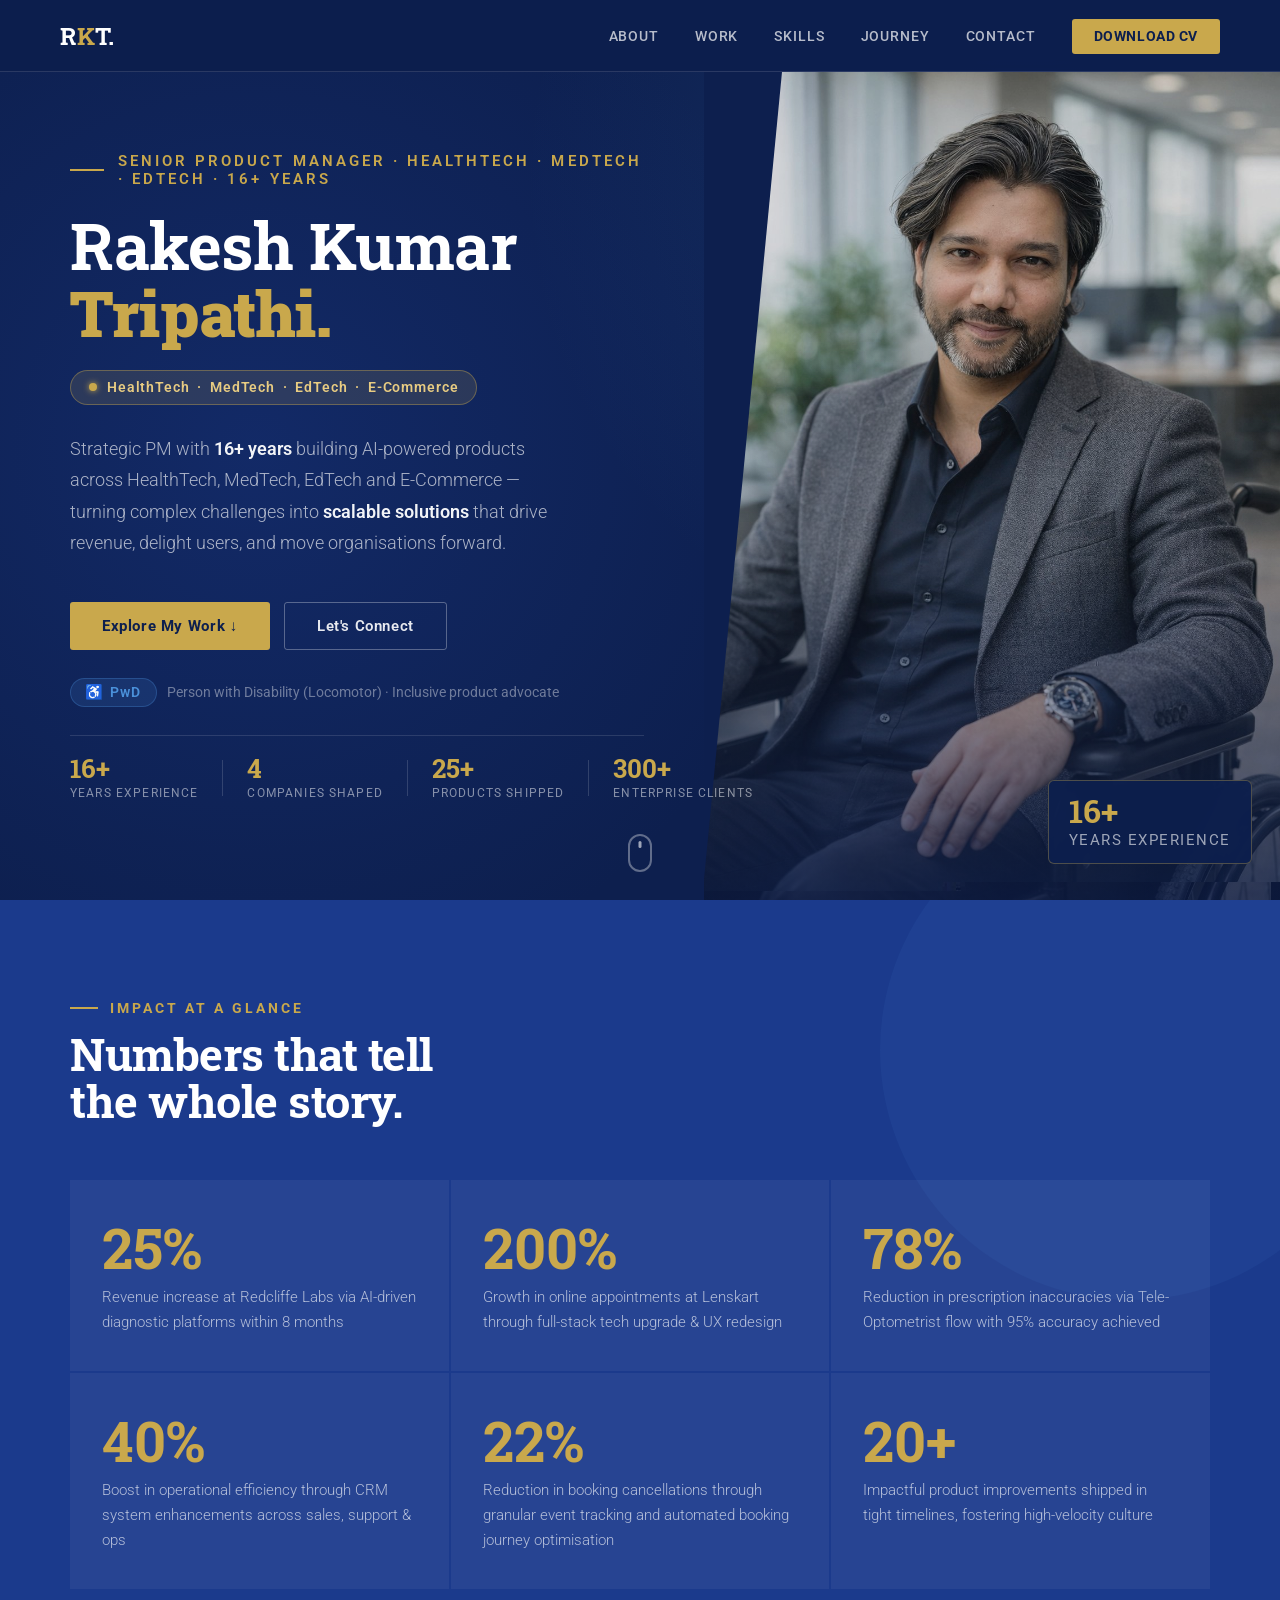
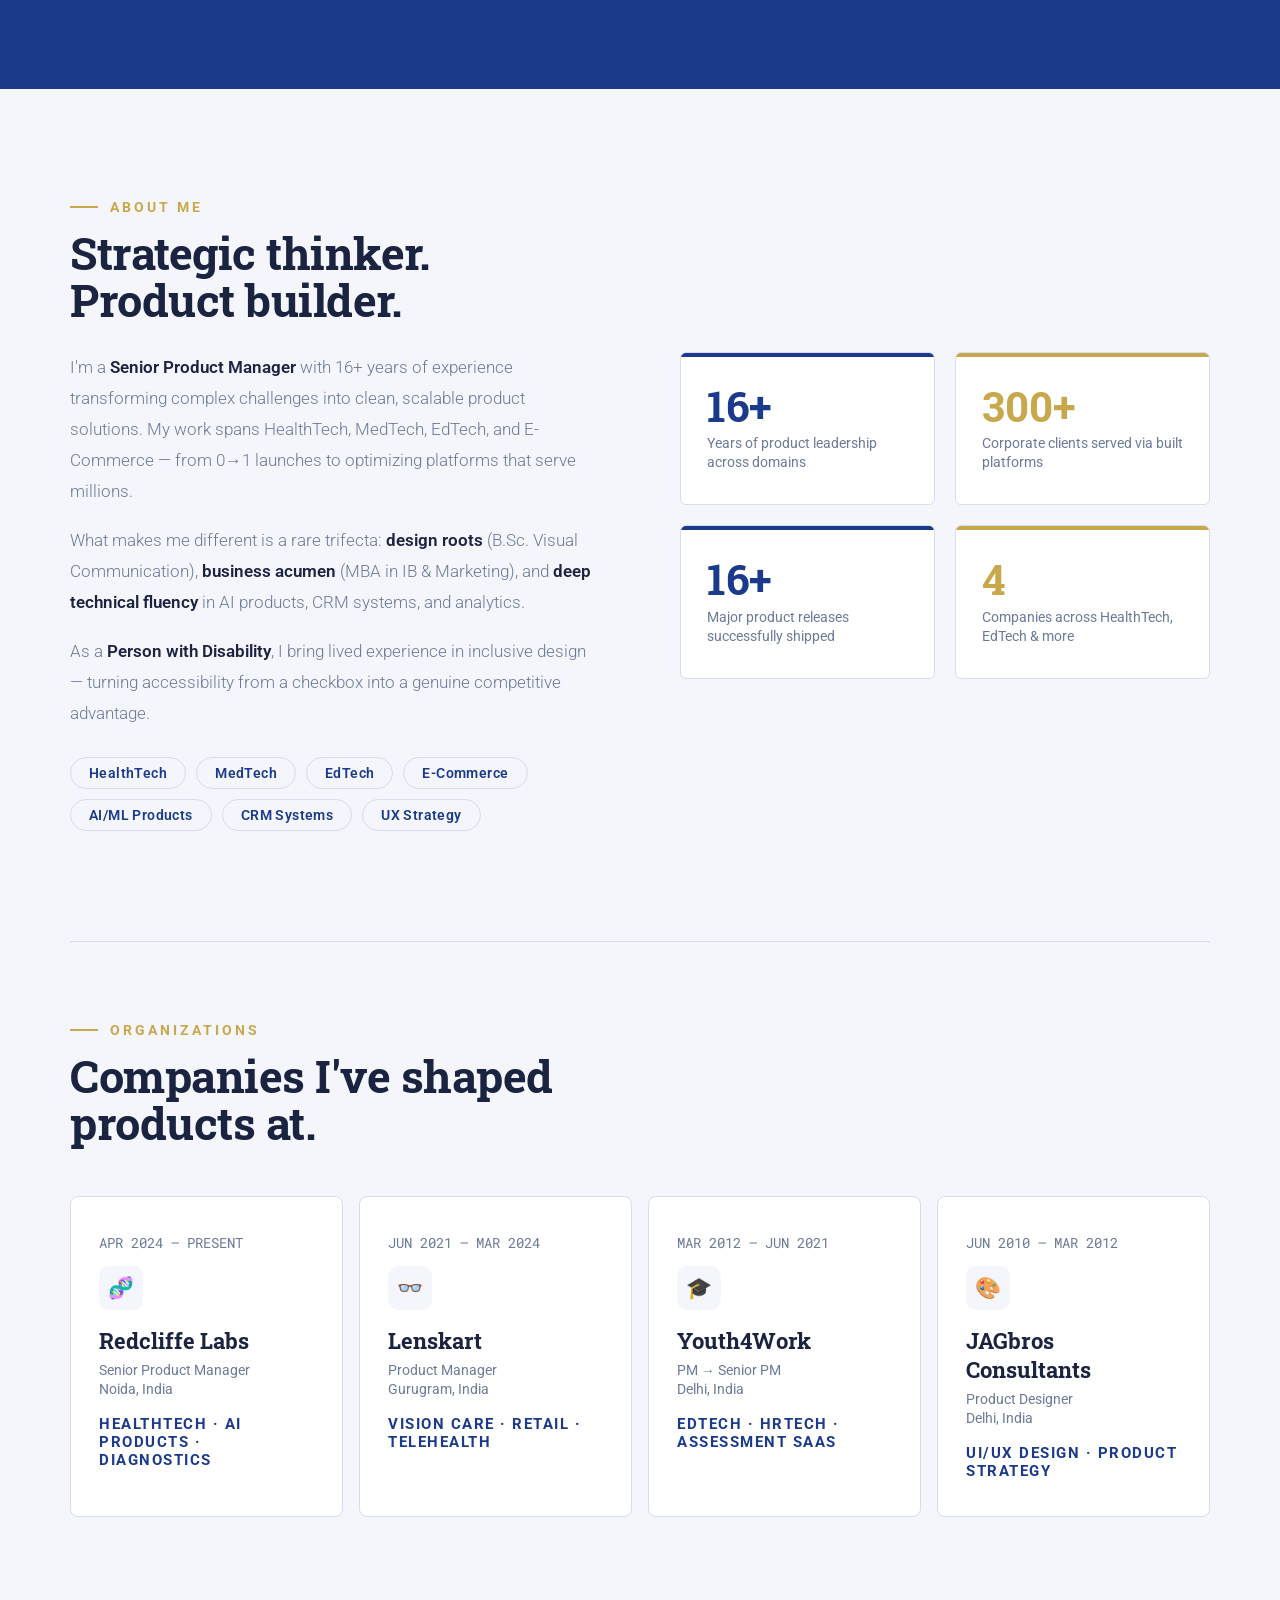
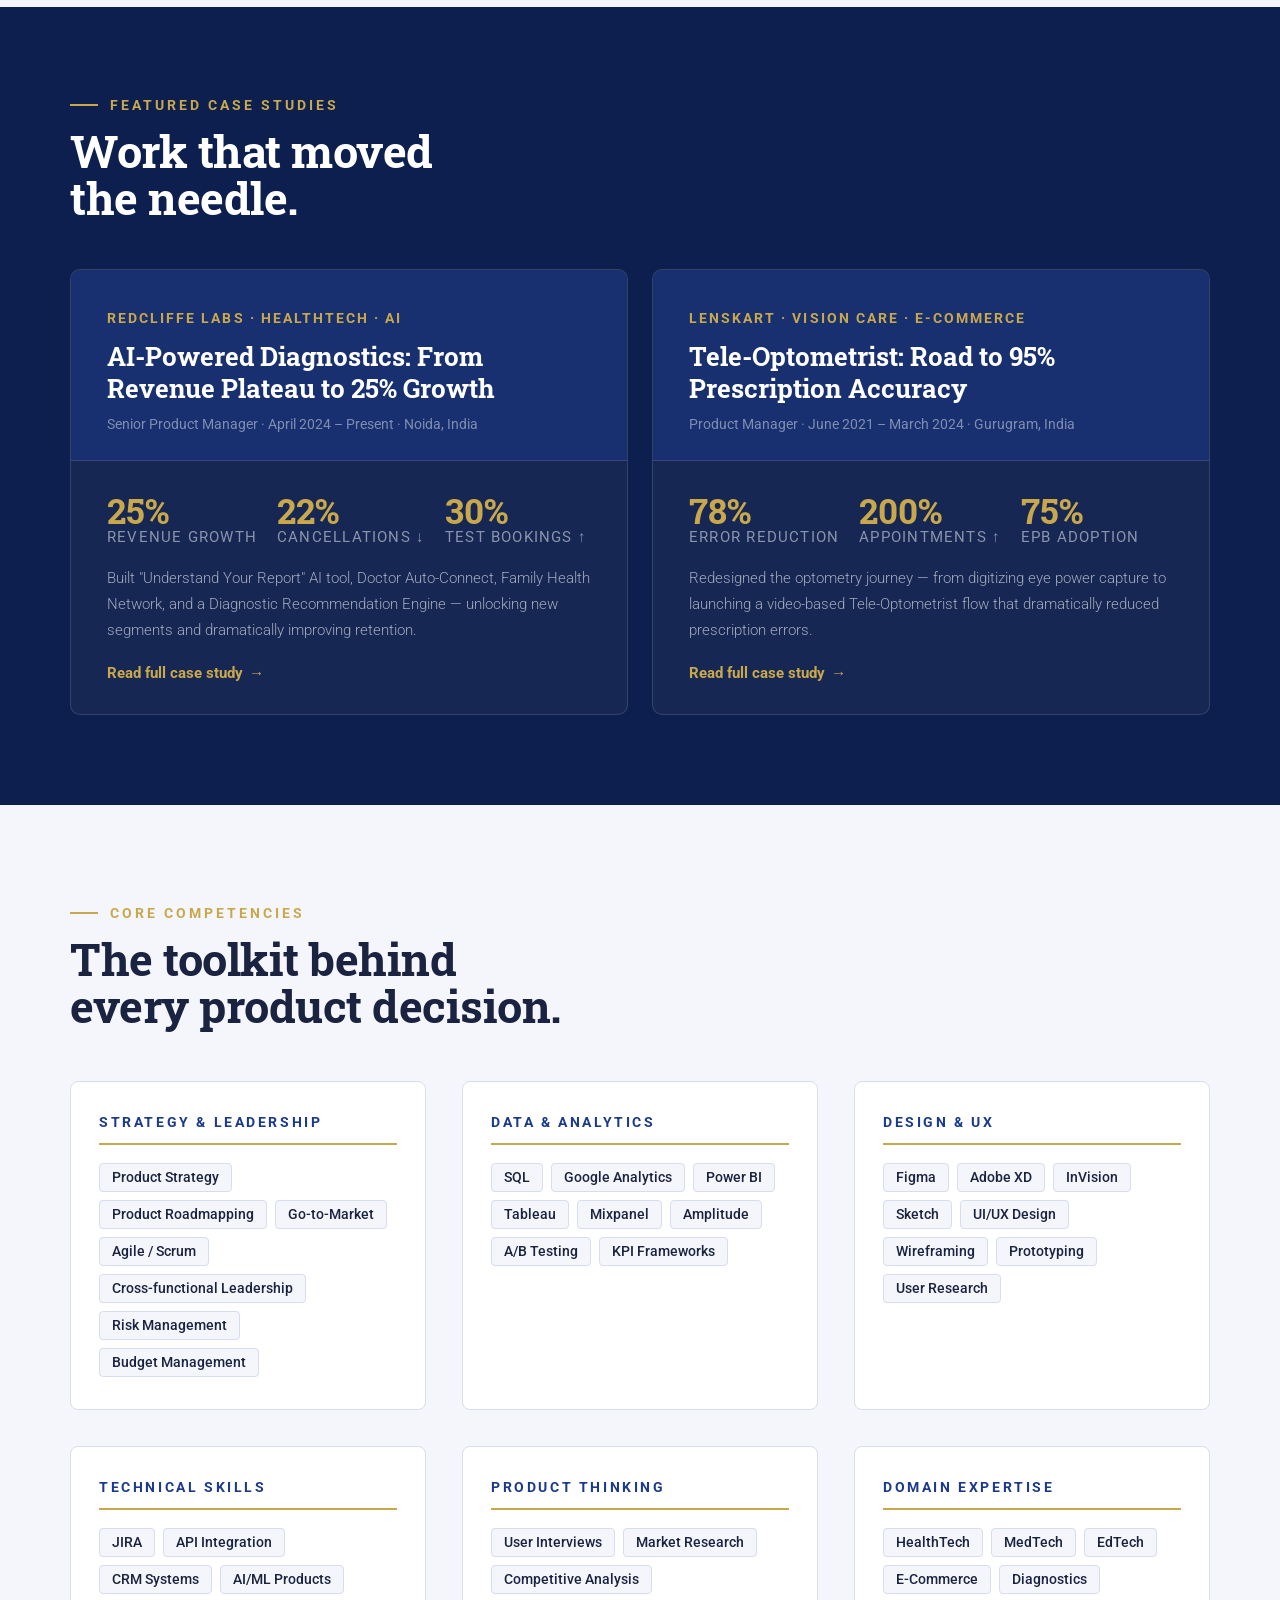
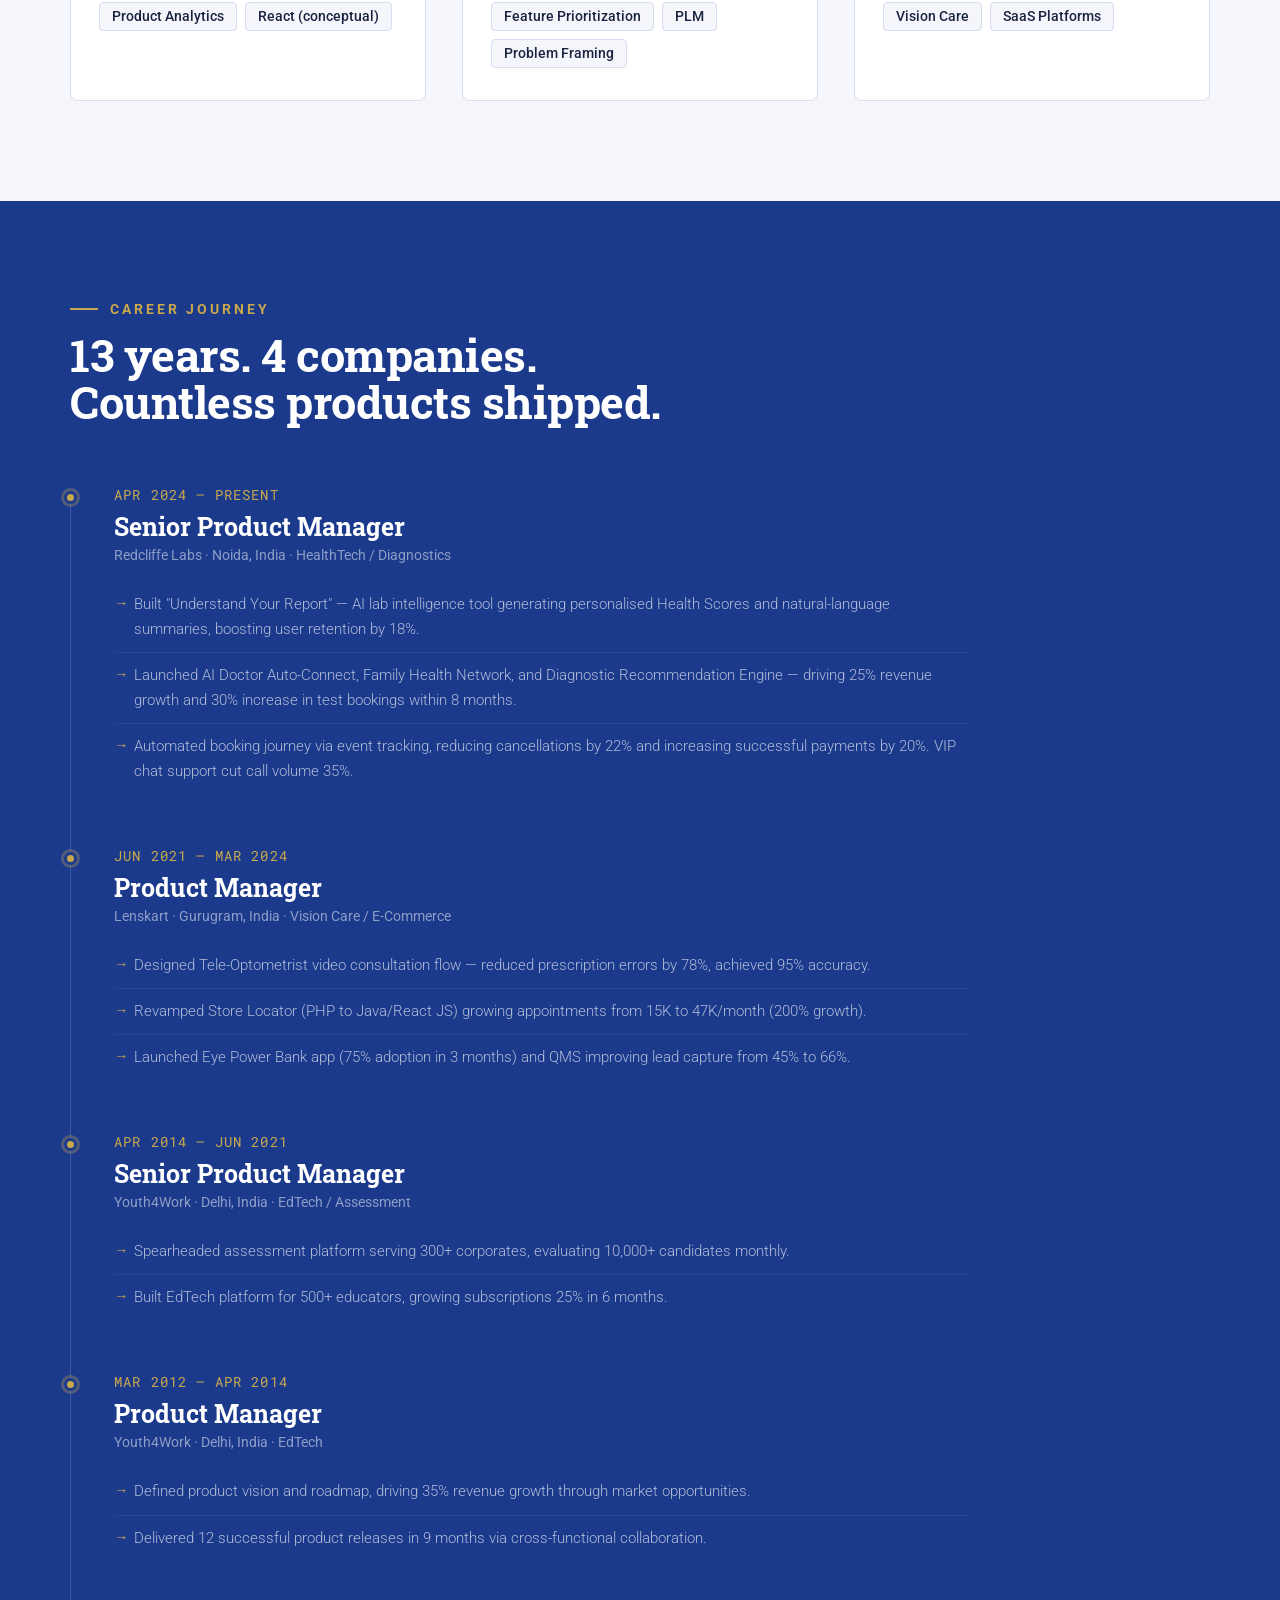
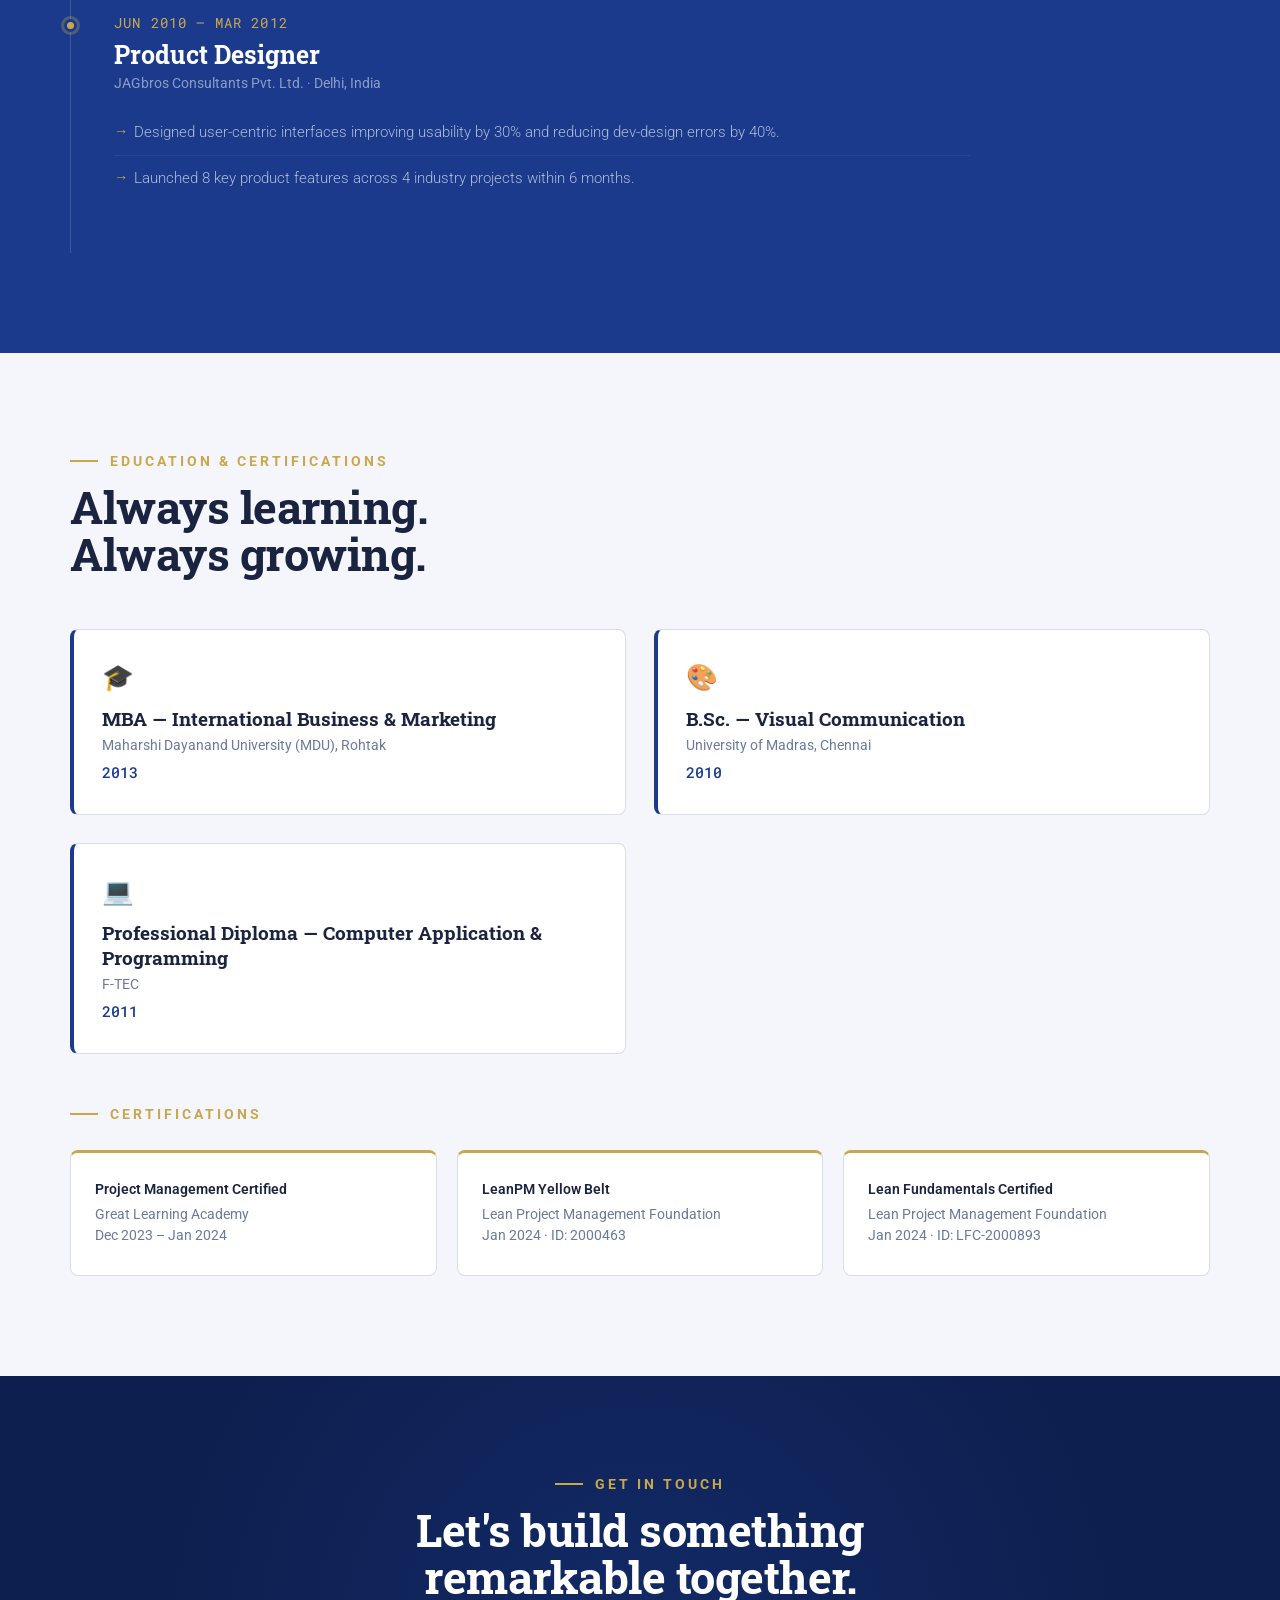
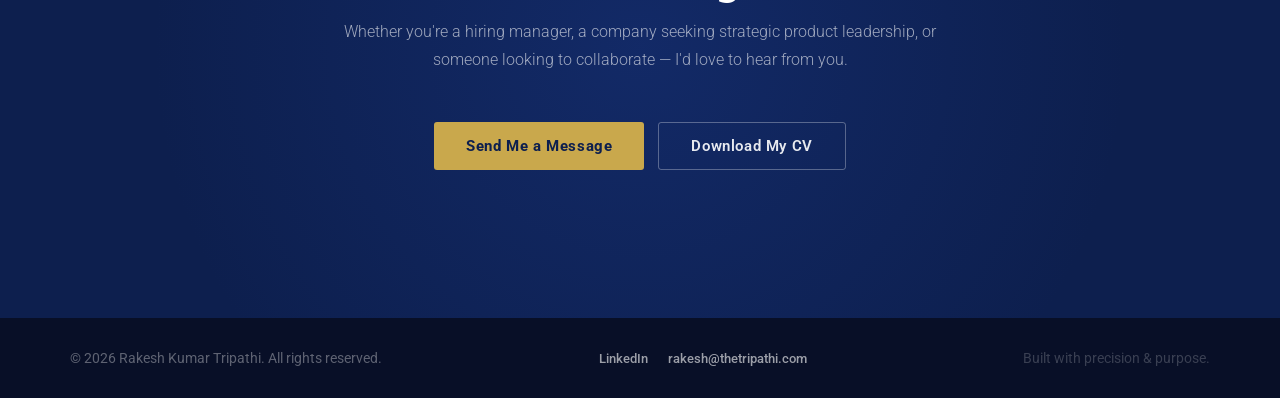
==== commit c96637a8: "Update experience from 15+ to 16+ years across all content Updated in: meta description, OG descript" ====
--- a/index.html
+++ b/index.html
@@ -4,7 +4,7 @@
 <meta charset="UTF-8">
 <meta name="viewport" content="width=device-width, initial-scale=1.0">
 <title>Rakesh Kumar Tripathi – Strategic Product Manager | HealthTech & AI</title>
-<meta name="description" content="Strategic Product Manager with 15+ years building AI-powered products across HealthTech, MedTech, EdTech and E-Commerce. Currently driving growth at Redcliffe Labs.">
+<meta name="description" content="Strategic Product Manager with 16+ years building AI-powered products across HealthTech, MedTech, EdTech and E-Commerce. Currently driving growth at Redcliffe Labs.">
 <meta name="keywords" content="Rakesh Kumar Tripathi, Product Manager, HealthTech, MedTech, AI Products, Product Strategy, Strategic Leader, thetripathi.com">
 <link rel="canonical" href="https://thetripathi.com/">
 <!-- Open Graph -->
@@ -12,7 +12,7 @@
 <meta property="og:url" content="https://thetripathi.com/">
 <meta property="og:site_name" content="Rakesh Kumar Tripathi">
 <meta property="og:title" content="Rakesh Kumar Tripathi – Strategic Product Manager | HealthTech & AI">
-<meta property="og:description" content="Strategic PM with 15+ years building AI-powered products across HealthTech, MedTech, EdTech and E-Commerce. Turning complex challenges into scalable solutions.">
+<meta property="og:description" content="Strategic PM with 16+ years building AI-powered products across HealthTech, MedTech, EdTech and E-Commerce. Turning complex challenges into scalable solutions.">
 <meta property="og:image" content="https://thetripathi.com/assets/img/rakesh-tripathi-social.jpg">
 <meta property="og:image:width" content="1200">
 <meta property="og:image:height" content="630">
@@ -22,7 +22,7 @@
 <meta name="twitter:card" content="summary_large_image">
 <meta name="twitter:url" content="https://thetripathi.com/">
 <meta name="twitter:title" content="Rakesh Kumar Tripathi – Strategic Product Manager | HealthTech & AI">
-<meta name="twitter:description" content="Strategic PM with 15+ years building AI-powered products across HealthTech, MedTech, EdTech and E-Commerce.">
+<meta name="twitter:description" content="Strategic PM with 16+ years building AI-powered products across HealthTech, MedTech, EdTech and E-Commerce.">
 <meta name="twitter:image" content="https://thetripathi.com/assets/img/rakesh-tripathi-social.jpg">
 <meta name="twitter:image:alt" content="Rakesh Kumar Tripathi – Strategic Product Manager">
 <!-- JSON-LD / Schema.org -->
@@ -34,7 +34,7 @@
   "url": "https://thetripathi.com/",
   "image": "https://thetripathi.com/assets/img/rakesh-tripathi-social.jpg",
   "jobTitle": "Strategic Product Manager",
-  "description": "Strategic PM with 15+ years building AI-powered products across HealthTech, MedTech, EdTech and E-Commerce.",
+  "description": "Strategic PM with 16+ years building AI-powered products across HealthTech, MedTech, EdTech and E-Commerce.",
   "sameAs": [
     "https://www.linkedin.com/in/thetripathi-rakesh/"
   ],
@@ -1030,7 +1030,7 @@
   <div class="hero-left">
     <div class="hero-line">
       <div class="hero-line-bar"></div>
-      <span class="hero-line-text">Senior Product Manager · HealthTech · MedTech · EdTech · 15+ Years</span>
+      <span class="hero-line-text">Senior Product Manager · HealthTech · MedTech · EdTech · 16+ Years</span>
     </div>
     <h1 class="hero-name">Rakesh Kumar</h1>
     <h1 class="hero-surname">Tripathi.</h1>
@@ -1038,7 +1038,7 @@
       HealthTech &nbsp;·&nbsp; MedTech &nbsp;·&nbsp; EdTech &nbsp;·&nbsp; E-Commerce
     </div>
     <p class="hero-tagline">
-      Strategic PM with <strong>15+ years</strong> building AI-powered products across HealthTech, MedTech, EdTech and E-Commerce — turning complex challenges into <strong>scalable solutions</strong> that drive revenue, delight users, and move organisations forward.
+      Strategic PM with <strong>16+ years</strong> building AI-powered products across HealthTech, MedTech, EdTech and E-Commerce — turning complex challenges into <strong>scalable solutions</strong> that drive revenue, delight users, and move organisations forward.
     </p>
     <div class="hero-actions">
       <a href="#work" class="btn-gold" onclick="gtag('event','hero_cta_click',{event_category:'engagement',event_label:'Explore My Work'})">Explore My Work ↓</a>
@@ -1050,7 +1050,7 @@
     </div>
     <div class="hero-stats-strip">
       <div class="hss-item">
-        <span class="hss-num">15+</span>
+        <span class="hss-num">16+</span>
         <span class="hss-label">Years Experience</span>
       </div>
       <div class="hss-divider"></div>
@@ -1074,10 +1074,10 @@
   <!-- RIGHT: Photo -->
   <div class="hero-right">
     <div class="hero-photo-wrap">
-      <img src="[data-uri]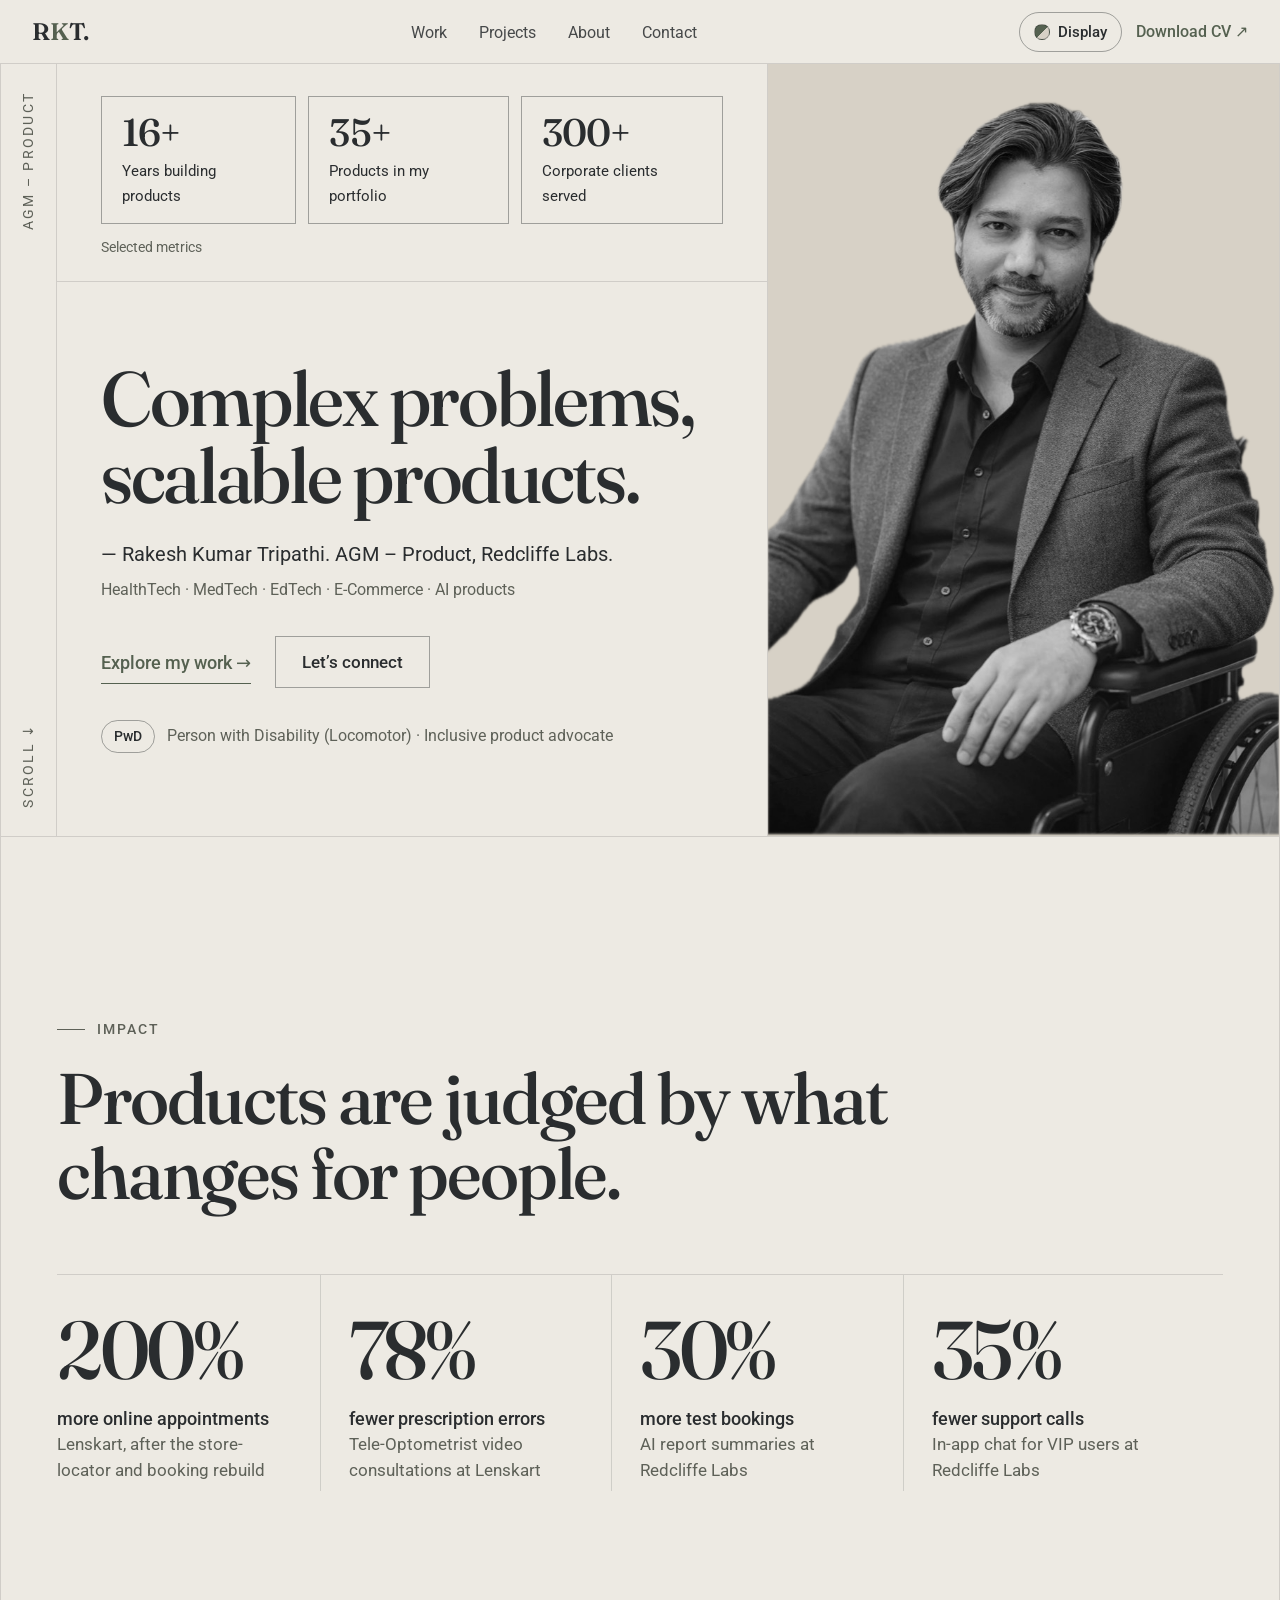
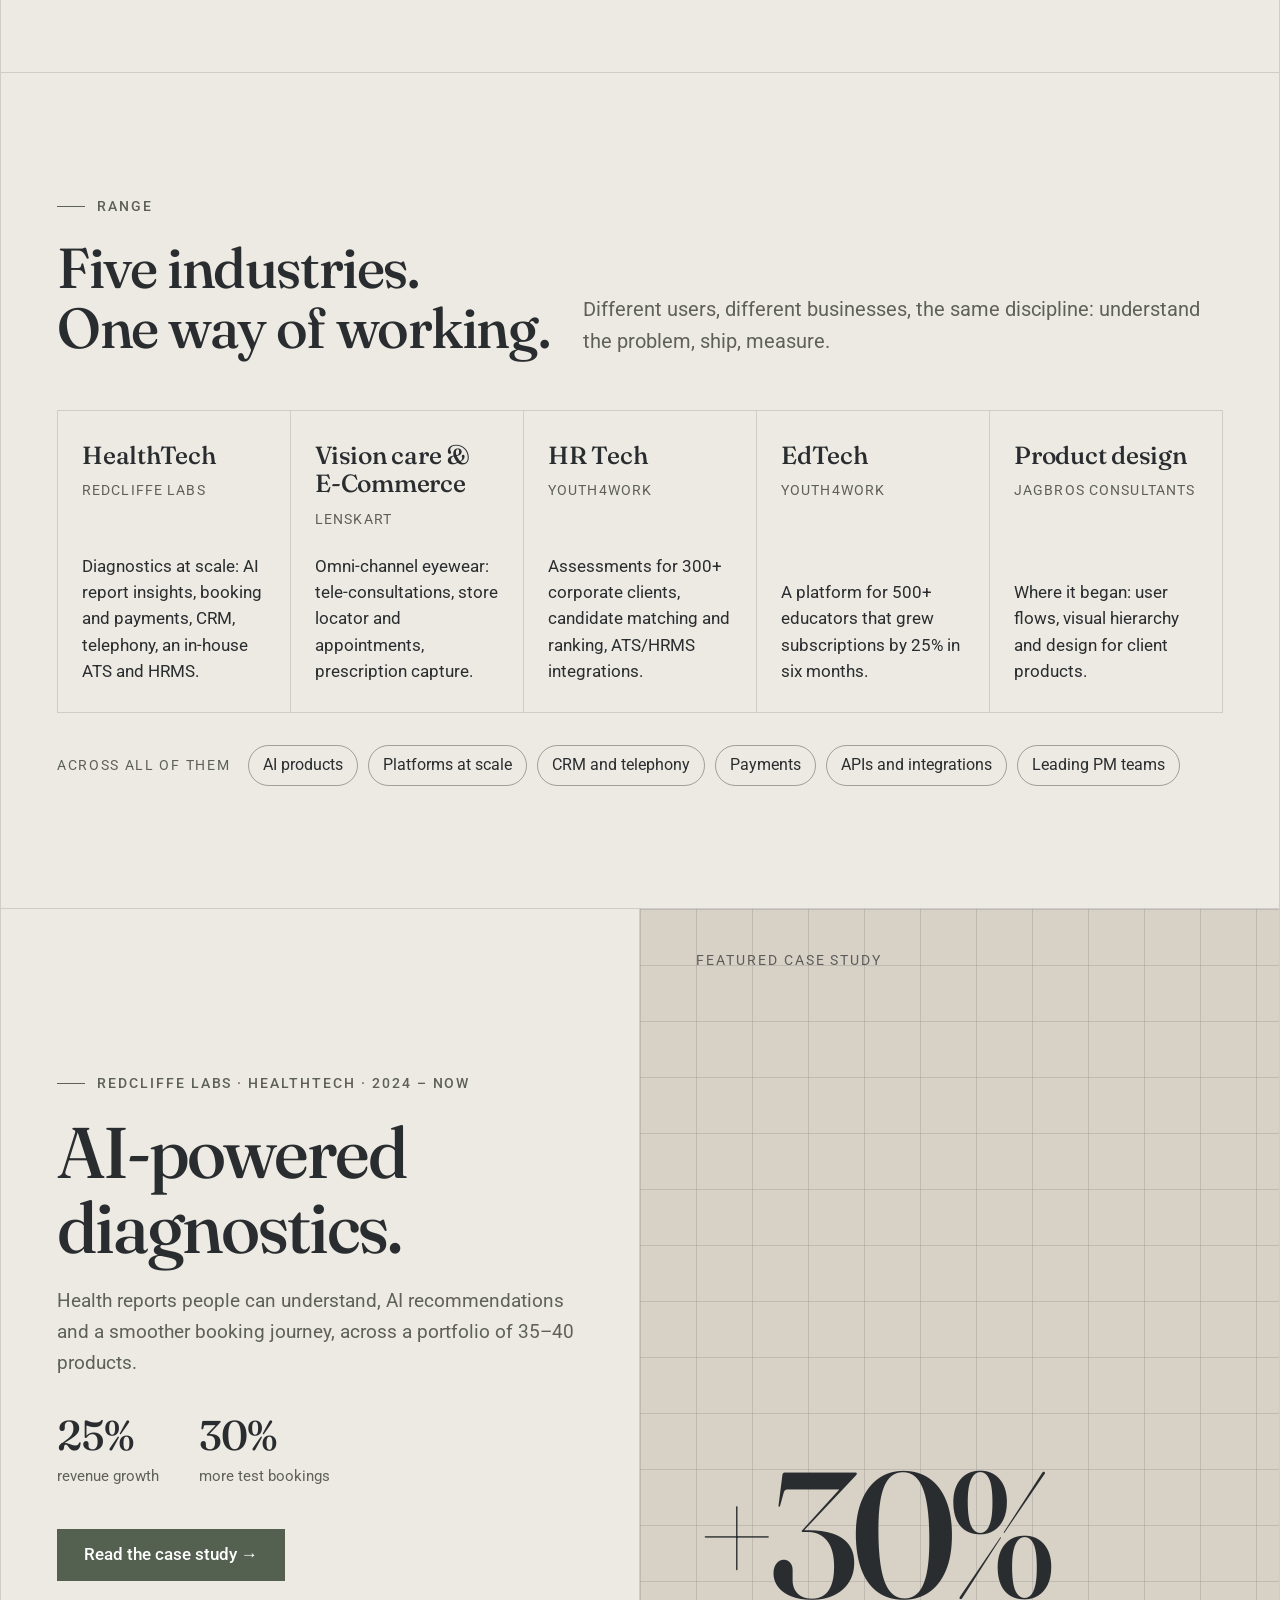
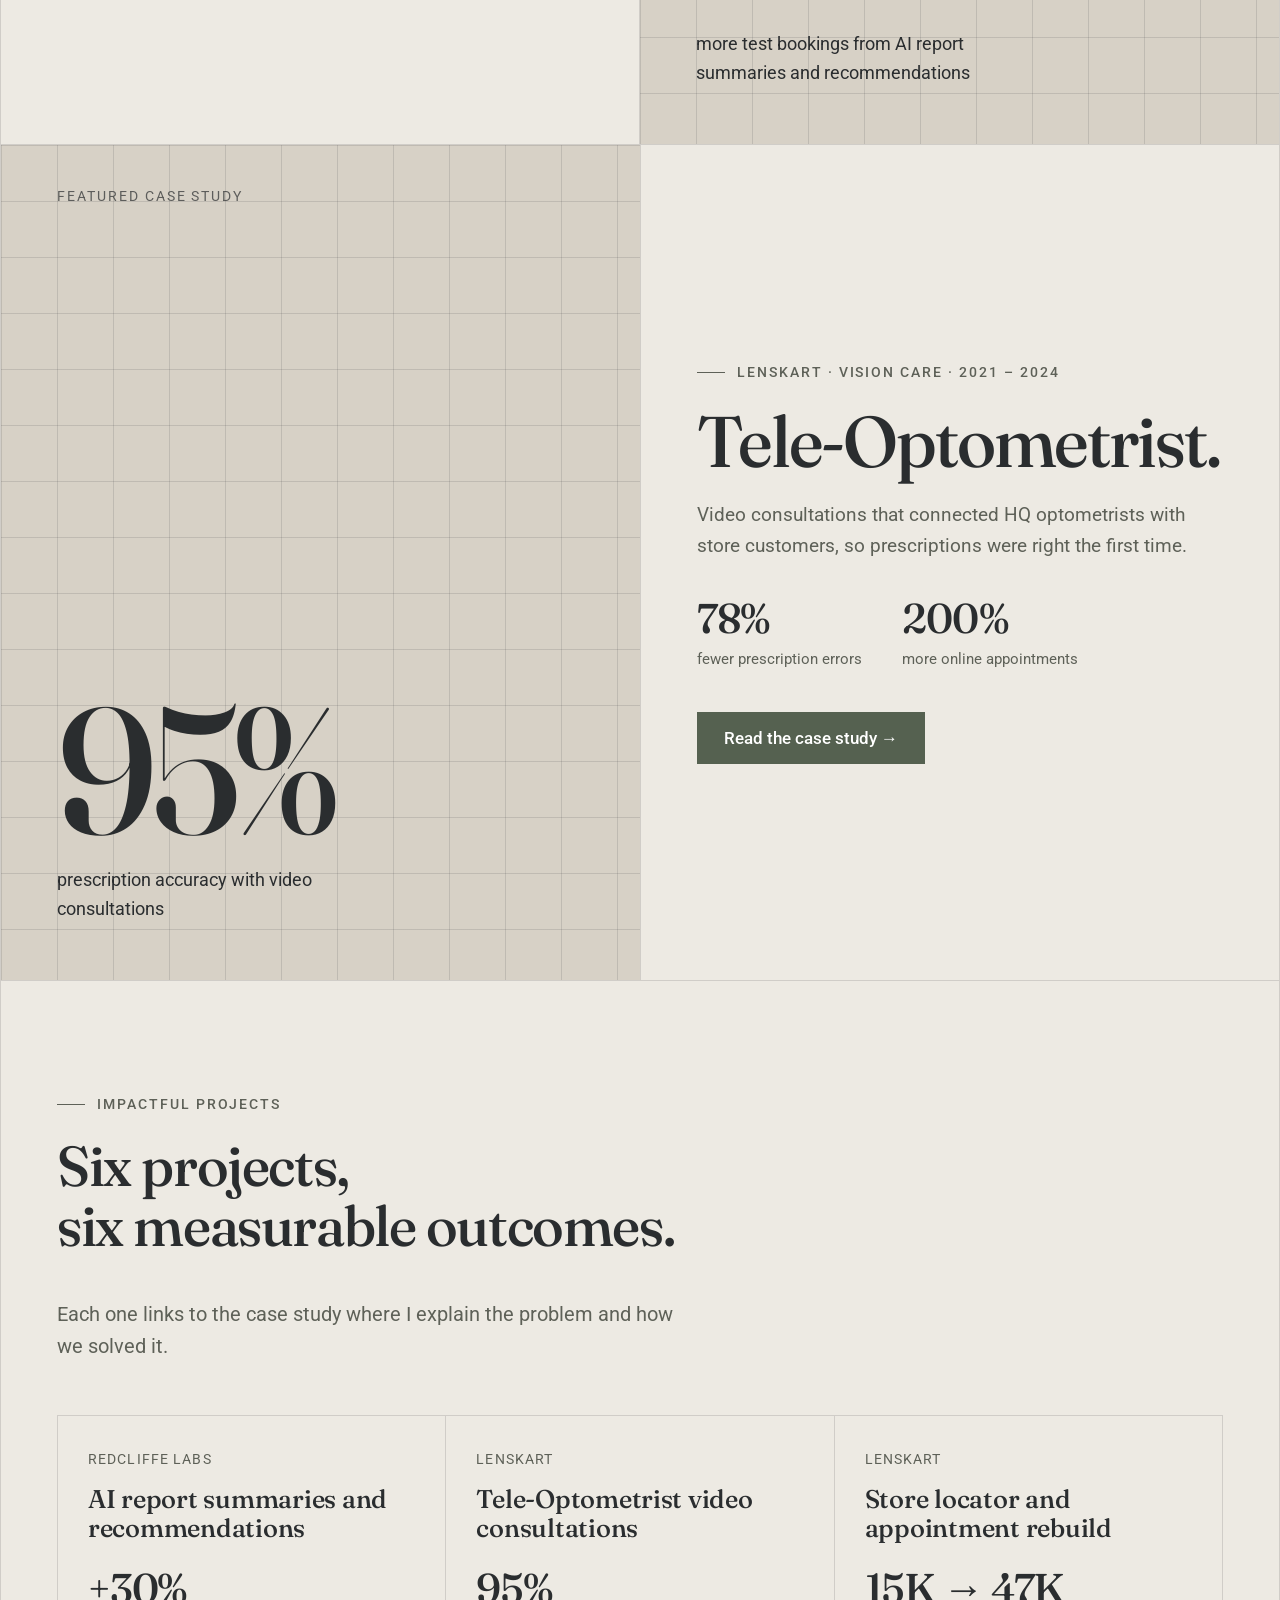
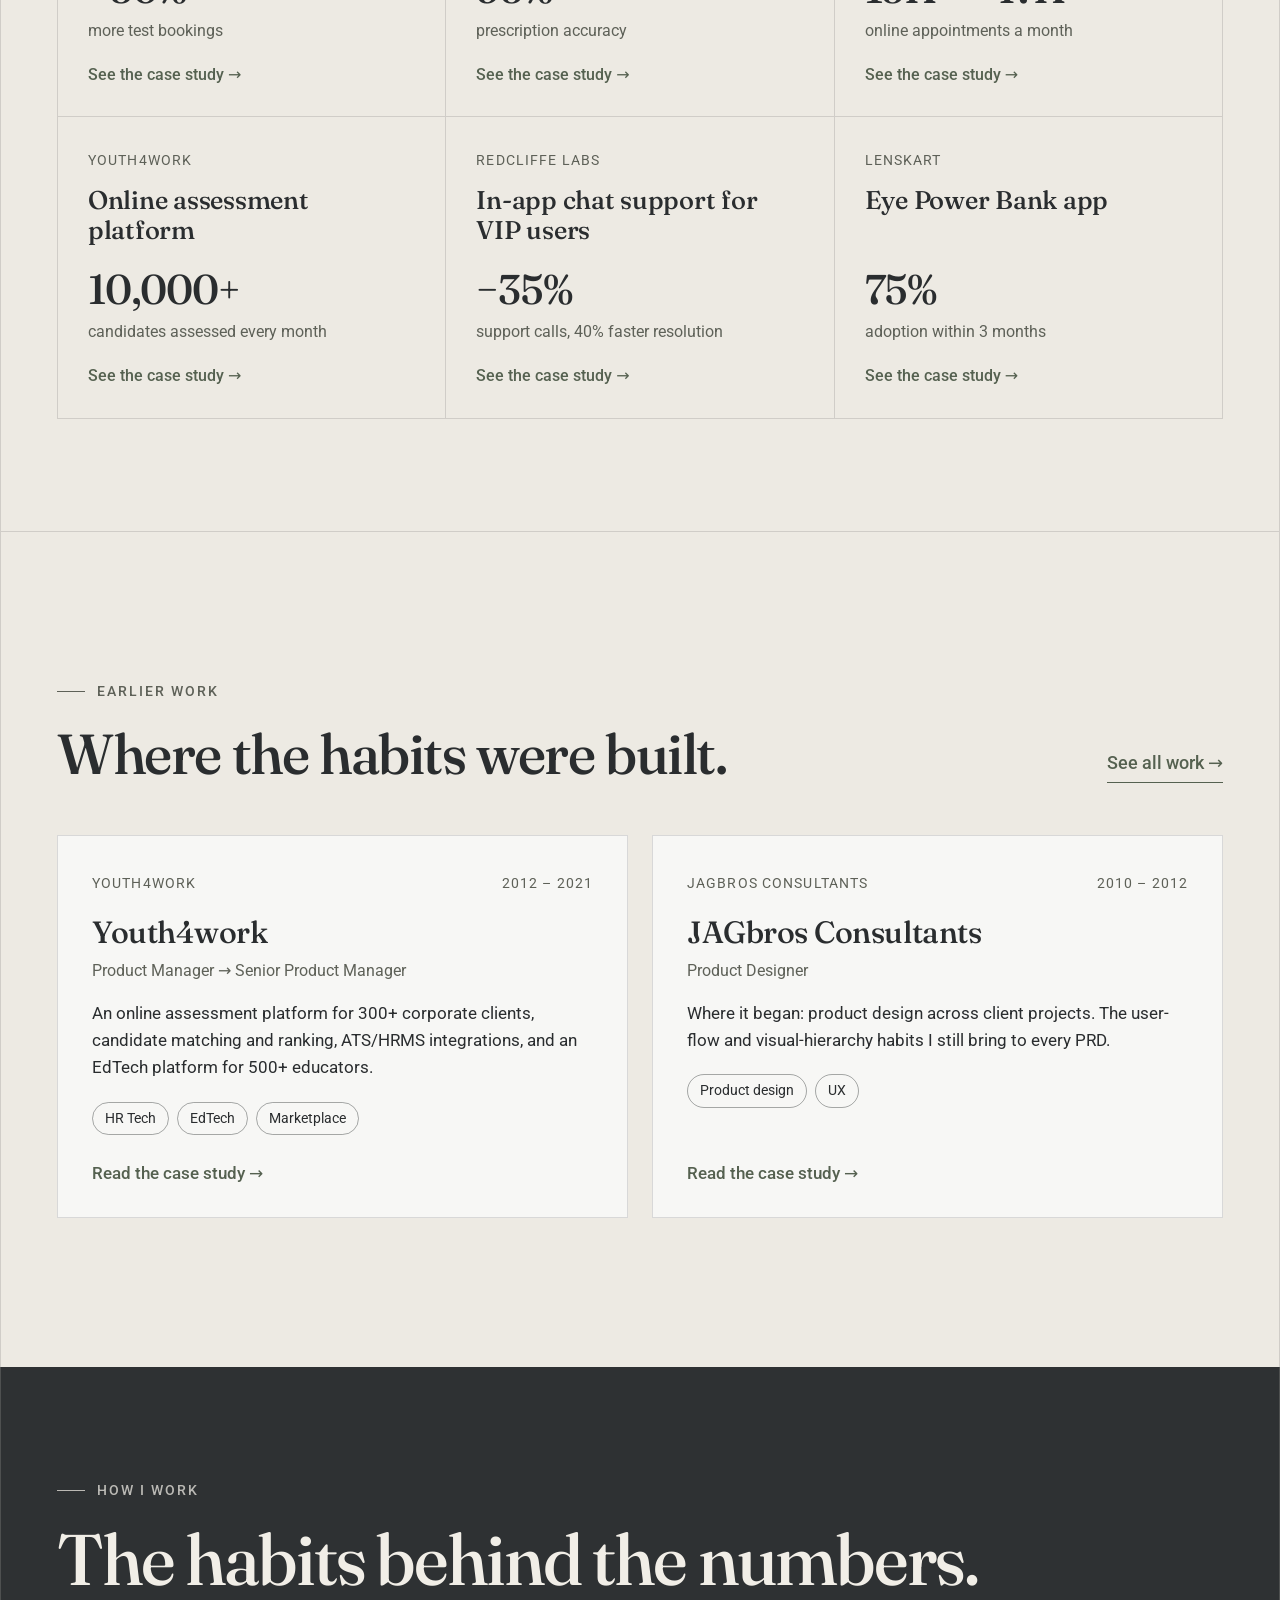
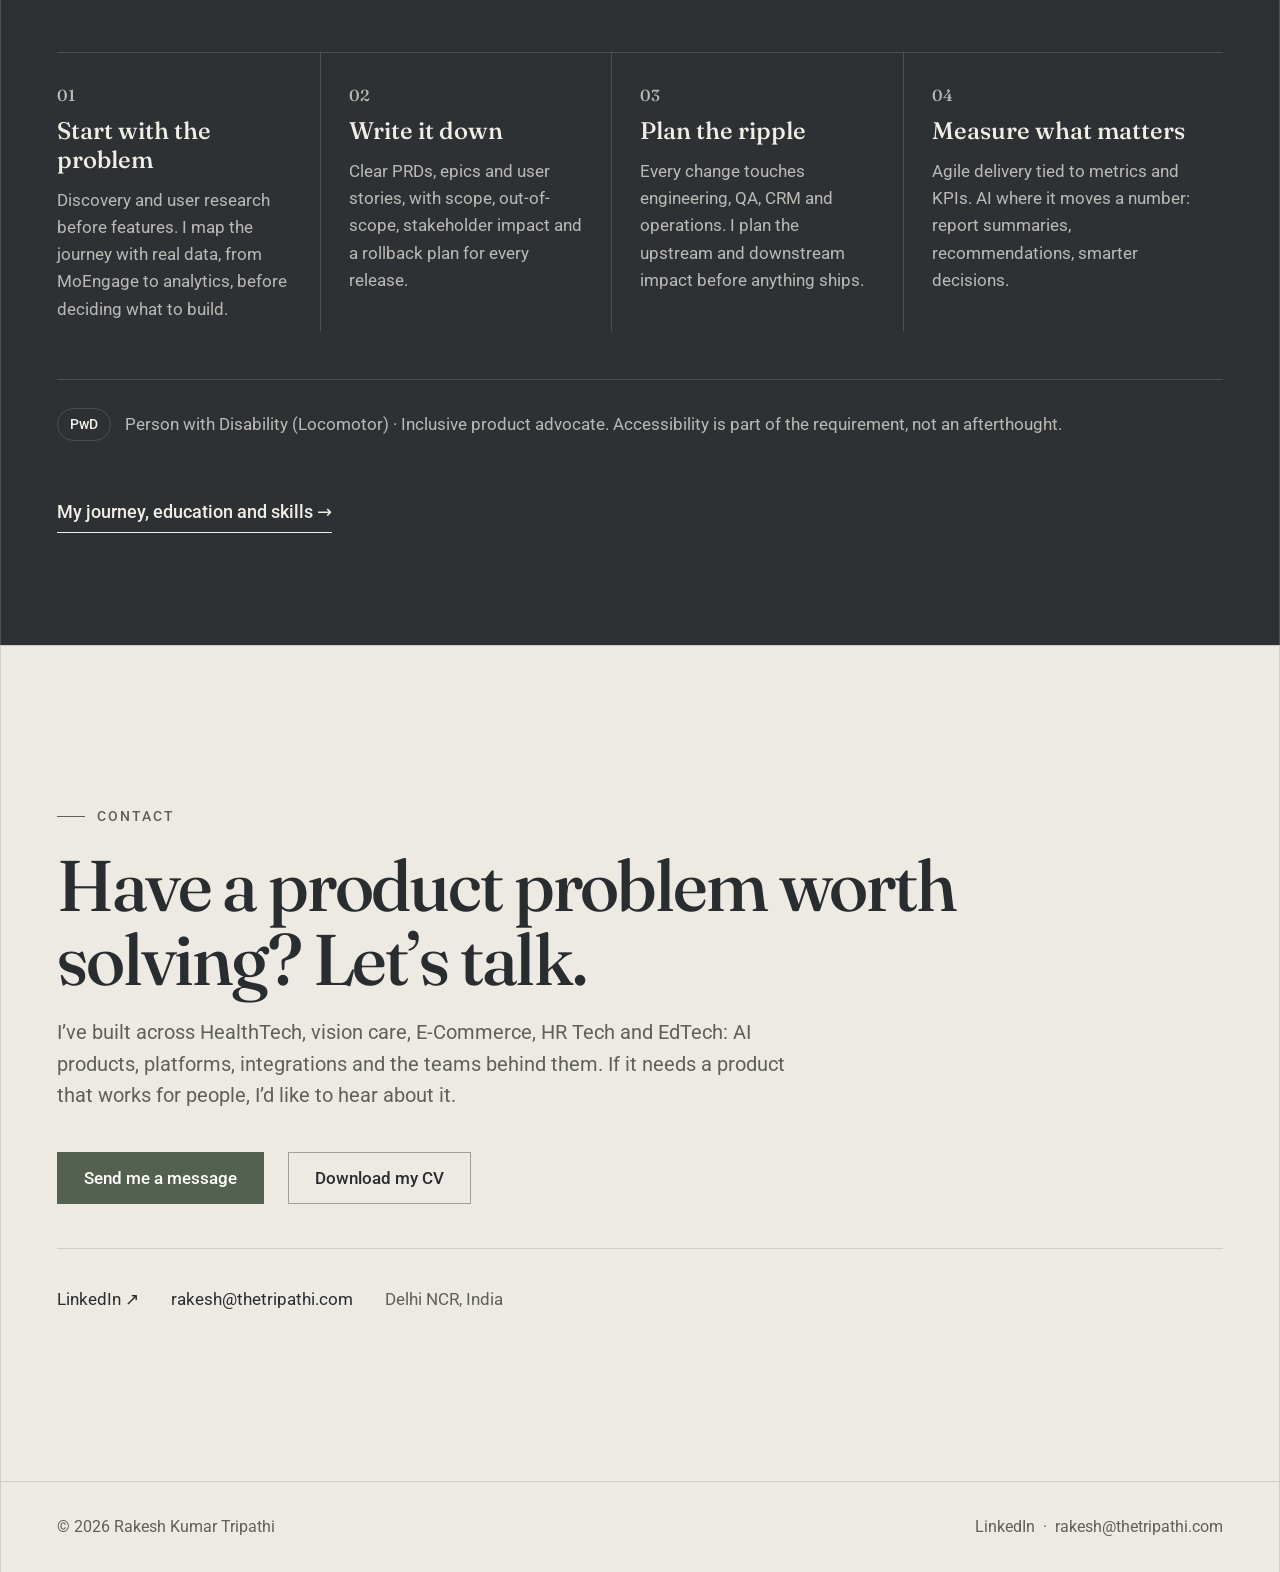
==== commit 7df177f1: "Revamp site: new home, work, about, case studies, 404, share image, updated CV and events" ====
--- a/index.html
+++ b/index.html
@@ -2,50 +2,108 @@
 <html lang="en">
 <head>
 <meta charset="UTF-8">
-<meta name="viewport" content="width=device-width, initial-scale=1.0">
-<title>Rakesh Kumar Tripathi – Strategic Product Manager | HealthTech & AI</title>
-<meta name="description" content="Strategic Product Manager with 16+ years building AI-powered products across HealthTech, MedTech, EdTech and E-Commerce. Currently driving growth at Redcliffe Labs.">
-<meta name="keywords" content="Rakesh Kumar Tripathi, Product Manager, HealthTech, MedTech, AI Products, Product Strategy, Strategic Leader, thetripathi.com">
+<meta name="viewport" content="width=device-width, initial-scale=1.0, viewport-fit=cover">
+<script>(function(){var d=document.documentElement,t='linen',s='m';try{if(!/(^|\.)thetripathi\.com$/.test(location.hostname)){var m=location.search.match(/[?&]theme=([a-z]+)/);t=(m&&m[1])||localStorage.getItem('rkt-theme')||t;}s=localStorage.getItem('rkt-text')||s;}catch(e){}d.setAttribute('data-theme',t);d.setAttribute('data-text',s);})();</script>
+<title>Rakesh Kumar Tripathi – AGM – Product | HealthTech &amp; AI Products</title>
+<meta name="description" content="AGM – Product at Redcliffe Labs with 16+ years building AI-powered products across HealthTech, MedTech, EdTech and E-Commerce. Case studies, projects and contact.">
 <link rel="canonical" href="https://thetripathi.com/">
-<!-- Open Graph -->
+<meta name="robots" content="index, follow, max-snippet:-1, max-image-preview:large, max-video-preview:-1">
+<link rel="sitemap" type="application/xml" href="/sitemap.xml">
+<link rel="icon" href="/assets/img/favicon.svg" type="image/svg+xml">
+<meta name="theme-color" content="#EDEAE3">
 <meta property="og:type" content="website">
 <meta property="og:url" content="https://thetripathi.com/">
 <meta property="og:site_name" content="Rakesh Kumar Tripathi">
-<meta property="og:title" content="Rakesh Kumar Tripathi – Strategic Product Manager | HealthTech & AI">
-<meta property="og:description" content="Strategic PM with 16+ years building AI-powered products across HealthTech, MedTech, EdTech and E-Commerce. Turning complex challenges into scalable solutions.">
-<meta property="og:image" content="https://thetripathi.com/assets/img/rakesh-tripathi-social.jpg">
+<meta property="og:title" content="Rakesh Kumar Tripathi – AGM – Product | HealthTech &amp; AI Products">
+<meta property="og:description" content="AGM – Product at Redcliffe Labs with 16+ years building AI-powered products across HealthTech, MedTech, EdTech and E-Commerce. Case studies, projects and contact.">
+<meta property="og:image" content="https://thetripathi.com/assets/img/rakesh-tripathi-share.jpg">
 <meta property="og:image:width" content="1200">
 <meta property="og:image:height" content="630">
-<meta property="og:image:alt" content="Rakesh Kumar Tripathi – Strategic Product Manager">
+<meta property="og:image:alt" content="Rakesh Kumar Tripathi, AGM – Product at Redcliffe Labs. Complex problems, scalable products.">
 <meta property="og:locale" content="en_IN">
-<!-- Twitter Card -->
 <meta name="twitter:card" content="summary_large_image">
-<meta name="twitter:url" content="https://thetripathi.com/">
-<meta name="twitter:title" content="Rakesh Kumar Tripathi – Strategic Product Manager | HealthTech & AI">
-<meta name="twitter:description" content="Strategic PM with 16+ years building AI-powered products across HealthTech, MedTech, EdTech and E-Commerce.">
-<meta name="twitter:image" content="https://thetripathi.com/assets/img/rakesh-tripathi-social.jpg">
-<meta name="twitter:image:alt" content="Rakesh Kumar Tripathi – Strategic Product Manager">
-<!-- JSON-LD / Schema.org -->
+<meta name="twitter:title" content="Rakesh Kumar Tripathi – AGM – Product | HealthTech &amp; AI Products">
+<meta name="twitter:description" content="AGM – Product at Redcliffe Labs with 16+ years building AI-powered products across HealthTech, MedTech, EdTech and E-Commerce. Case studies, projects and contact.">
+<meta name="twitter:image" content="https://thetripathi.com/assets/img/rakesh-tripathi-share.jpg">
 <script type="application/ld+json">
 {
-  "@context": "https://schema.org",
-  "@type": "Person",
-  "name": "Rakesh Kumar Tripathi",
-  "url": "https://thetripathi.com/",
-  "image": "https://thetripathi.com/assets/img/rakesh-tripathi-social.jpg",
-  "jobTitle": "Strategic Product Manager",
-  "description": "Strategic PM with 16+ years building AI-powered products across HealthTech, MedTech, EdTech and E-Commerce.",
-  "sameAs": [
+ "@context": "https://schema.org",
+ "@graph": [
+  {
+   "@type": "Person",
+   "@id": "https://thetripathi.com/#person",
+   "name": "Rakesh Kumar Tripathi",
+   "alternateName": "RKT",
+   "url": "https://thetripathi.com/",
+   "image": "https://thetripathi.com/assets/img/rakesh-tripathi-share.jpg",
+   "jobTitle": "AGM - Product",
+   "description": "AGM - Product with 16+ years building AI-powered products across HealthTech, MedTech, EdTech and E-Commerce.",
+   "email": "rakesh@thetripathi.com",
+   "nationality": "Indian",
+   "worksFor": {
+    "@type": "Organization",
+    "name": "Redcliffe Labs",
+    "url": "https://www.redcliffelabs.com"
+   },
+   "alumniOf": [
+    {
+     "@type": "Organization",
+     "name": "Lenskart"
+    },
+    {
+     "@type": "Organization",
+     "name": "Youth4work"
+    },
+    {
+     "@type": "Organization",
+     "name": "JAGbros Consultants"
+    },
+    {
+     "@type": "CollegeOrUniversity",
+     "name": "Maharshi Dayanand University, Rohtak"
+    },
+    {
+     "@type": "CollegeOrUniversity",
+     "name": "University of Madras"
+    }
+   ],
+   "sameAs": [
     "https://www.linkedin.com/in/thetripathi-rakesh/"
-  ],
-  "knowsAbout": ["Product Management", "HealthTech", "MedTech", "AI Products", "Product Strategy"]
+   ],
+   "knowsAbout": [
+    "Product Management",
+    "Product Strategy",
+    "HealthTech",
+    "MedTech",
+    "AI Products",
+    "EdTech",
+    "E-Commerce",
+    "HR Tech",
+    "Assessment Platforms",
+    "CRM",
+    "Telephony Integrations",
+    "APIs and System Integrations",
+    "Agile"
+   ]
+  },
+  {
+   "@type": "WebSite",
+   "@id": "https://thetripathi.com/#website",
+   "url": "https://thetripathi.com/",
+   "name": "Rakesh Kumar Tripathi",
+   "publisher": {
+    "@id": "https://thetripathi.com/#person"
+   }
+  }
+ ]
 }
 </script>
 <link rel="preconnect" href="https://fonts.googleapis.com">
 <link rel="preconnect" href="https://fonts.gstatic.com" crossorigin>
-<link href="https://fonts.googleapis.com/css2?family=Roboto:wght@300;400;500;700;900&family=Roboto+Slab:wght@400;600;700;800&family=Roboto+Mono:wght@400;500&display=swap" rel="stylesheet">
+<link href="https://fonts.googleapis.com/css2?family=Fraunces:opsz,wght@9..144,400;9..144,500;9..144,600&family=Roboto:wght@400;500&display=swap" rel="stylesheet">
+<link rel="stylesheet" href="/assets/css/site.css">
 <!-- Microsoft Clarity -->
-<script type="text/javascript">
+<script>
   (function(c,l,a,r,i,t,y){c[a]=c[a]||function(){(c[a].q=c[a].q||[]).push(arguments)};
   t=l.createElement(r);t.async=1;t.src="https://www.clarity.ms/tag/"+i;
   y=l.getElementsByTagName(r)[0];y.parentNode.insertBefore(t,y);
@@ -57,1918 +115,147 @@
   window.dataLayer = window.dataLayer || [];
   function gtag(){dataLayer.push(arguments);}
   gtag('js', new Date());
-  gtag('config', 'G-7L1ZDXTQH7', { debug_mode: true });
+  gtag('config', 'G-7L1ZDXTQH7', { site_version: 'v2' });
 </script>
-
-<!--
-  COLOR PALETTE RATIONALE:
-  ─────────────────────────────────────────────
-  PRIMARY  → Royal Blue       #1B3A8C  (Authority, trust, intelligence)
-  SECONDARY → Gold/Champagne  #C9A84C  (Prestige, warmth — complements navy perfectly)
-  DARK BG  → Deep Navy        #0D1F4E  (Rich, deep version of royal blue for dark sections)
-  LIGHT BG → Ice White        #F4F6FC  (Cool-tinted white that harmonises with blue)
-  ACCENT   → Electric Sky     #4A90D9  (Lighter blue for highlights & hover states)
-  TEXT     → Slate Navy       #1A2340  (Dark navy for body text — not harsh black)
-  MUTED    → Slate            #6B7A99  (Muted blue-grey for secondary text)
-  SUCCESS  → Teal             #1A7A6E
--->
-
-<style>
-:root {
-  --royal: #1B3A8C;
-  --royal-dark: #0D1F4E;
-  --royal-mid: #2448A8;
-  --gold: #C9A84C;
-  --gold-light: #E8CC82;
-  --sky: #4A90D9;
-  --ice: #F4F6FC;
-  --white: #FFFFFF;
-  --ink: #1A2340;
-  --muted: #6B7A99;
-  --border: #D6DDEF;
-  --border-dark: rgba(255,255,255,0.12);
-  --teal: #1A7A6E;
-}
-
-*, *::before, *::after { box-sizing: border-box; margin: 0; padding: 0; }
-html { scroll-behavior: smooth; }
-
-body {
-  font-family: 'Roboto', sans-serif;
-  background: var(--ice);
-  color: var(--ink);
-  overflow-x: hidden;
-}
-
-/* ── SCROLLBAR ── */
-::-webkit-scrollbar { width: 6px; }
-::-webkit-scrollbar-track { background: var(--ice); }
-::-webkit-scrollbar-thumb { background: var(--royal); border-radius: 3px; }
-
-/* ─────────────────────────────
-   NAVIGATION
-───────────────────────────── */
-nav {
-  position: fixed; top: 0; left: 0; right: 0; z-index: 200;
-  display: flex; justify-content: space-between; align-items: center;
-  padding: 0 60px; height: 72px;
-  background: rgba(13,31,78,0.96);
-  backdrop-filter: blur(16px);
-  border-bottom: 1px solid var(--border-dark);
-  transition: all 0.3s;
-}
-.nav-logo {
-  font-family: 'Roboto Slab', serif;
-  font-weight: 700; font-size: 1.5rem; letter-spacing: 0px;
-  color: var(--white);
-}
-.nav-logo span { color: var(--gold); }
-.nav-links {
-  display: flex; gap: 36px; list-style: none; align-items: center;
-}
-.nav-links a {
-  text-decoration: none; color: rgba(255,255,255,0.7);
-  font-size: 0.9rem; font-weight: 500;
-  letter-spacing: 0.06em; text-transform: uppercase;
-  transition: color 0.2s; position: relative;
-}
-.nav-links a::after {
-  content: ''; position: absolute; bottom: -4px; left: 0; right: 0;
-  height: 1px; background: var(--gold); transform: scaleX(0);
-  transition: transform 0.2s;
-}
-.nav-links a:hover { color: var(--white); }
-.nav-links a:hover::after { transform: scaleX(1); }
-.nav-cta {
-  background: var(--gold) !important; color: var(--royal-dark) !important;
-  padding: 9px 22px; border-radius: 3px; font-weight: 700 !important;
-  letter-spacing: 0.04em !important;
-}
-.nav-cta::after { display: none !important; }
-.nav-cta:hover { background: var(--gold-light) !important; color: var(--royal-dark) !important; }
-
-/* Hamburger */
-.hamburger {
-  display: none; flex-direction: column; gap: 5px;
-  cursor: pointer; background: none; border: none; padding: 4px;
-}
-.hamburger span {
-  display: block; width: 24px; height: 2px;
-  background: white; border-radius: 2px; transition: all 0.3s;
-}
-.mobile-menu {
-  display: none; position: fixed; top: 72px; left: 0; right: 0;
-  background: var(--royal-dark); z-index: 199;
-  flex-direction: column; padding: 24px 32px; gap: 20px;
-  border-top: 1px solid var(--border-dark);
-}
-.mobile-menu.open { display: flex; }
-.mobile-menu a {
-  color: rgba(255,255,255,0.85); text-decoration: none;
-  font-size: 1rem; font-weight: 500; padding: 8px 0;
-  border-bottom: 1px solid var(--border-dark);
-}
-.mobile-menu a:last-child { border-bottom: none; }
-
-/* ─────────────────────────────
-   HERO — SIDE BY SIDE
-───────────────────────────── */
-#hero {
-  min-height: 100vh;
-  display: grid;
-  grid-template-columns: 55% 45%;
-  padding-top: 72px;
-  background: var(--royal-dark);
-  position: relative;
-  overflow: hidden;
-}
-
-/* Subtle geometric pattern on hero bg */
-#hero::before {
-  content: '';
-  position: absolute; inset: 0;
-  background-image:
-    radial-gradient(circle at 20% 50%, rgba(27,58,140,0.4) 0%, transparent 50%),
-    radial-gradient(circle at 80% 20%, rgba(74,144,217,0.15) 0%, transparent 40%);
-  pointer-events: none;
-}
-
-.hero-left {
-  padding: 80px 60px 80px 70px;
-  display: flex; flex-direction: column; justify-content: center;
-  position: relative; z-index: 2;
-}
-
-/* Animated gold line */
-.hero-line {
-  display: flex; align-items: center; gap: 14px; margin-bottom: 28px;
-}
-.hero-line-bar {
-  width: 48px; height: 2px; background: var(--gold);
-  animation: expandLine 1s ease forwards;
-}
-@keyframes expandLine {
-  from { width: 0; } to { width: 48px; }
-}
-.hero-line-text {
-  font-size: 0.95rem; font-weight: 600; letter-spacing: 0.2em;
-  text-transform: uppercase; color: var(--gold);
-  animation: fadeIn 0.8s ease 0.3s both;
-}
-
-.hero-name {
-  font-family: 'Roboto Slab', serif;
-  font-size: clamp(2.8rem, 5vw, 5.2rem);
-  font-weight: 700; line-height: 0.92;
-  letter-spacing: -0.5px; color: var(--white);
-  margin-bottom: 8px;
-  animation: slideUp 0.8s ease 0.2s both;
-}
-.hero-surname {
-  font-family: 'Roboto Slab', serif;
-  font-size: clamp(2.8rem, 5vw, 5.2rem);
-  font-weight: 900; line-height: 0.92;
-  letter-spacing: -0.5px; color: var(--gold);
-  margin-bottom: 28px;
-  animation: slideUp 0.8s ease 0.35s both;
-}
-.hero-title-badge {
-  display: inline-flex; align-items: center; gap: 10px;
-  background: rgba(201,168,76,0.15); border: 1px solid rgba(201,168,76,0.4);
-  color: var(--gold-light); padding: 8px 18px; border-radius: 40px;
-  font-size: 0.9rem; font-weight: 600; letter-spacing: 0.06em;
-  margin-bottom: 28px; width: fit-content;
-  animation: fadeIn 0.8s ease 0.5s both;
-}
-.hero-title-badge::before {
-  content: ''; width: 8px; height: 8px; border-radius: 50%;
-  background: var(--gold); box-shadow: 0 0 6px var(--gold);
-  animation: pulse 2s ease infinite;
-}
-@keyframes pulse {
-  0%,100% { opacity:1; transform:scale(1); }
-  50% { opacity:0.5; transform:scale(1.4); }
-}
-
-.hero-tagline {
-  font-size: clamp(1rem, 1.6vw, 1.12rem); color: rgba(255,255,255,0.65);
-  max-width: 500px; line-height: 1.75; margin-bottom: 44px;
-  font-weight: 300; animation: fadeIn 0.8s ease 0.6s both;
-}
-.hero-tagline strong { color: rgba(255,255,255,0.95); font-weight: 600; }
-
-.hero-actions {
-  display: flex; gap: 14px; flex-wrap: wrap;
-  animation: fadeIn 0.8s ease 0.75s both;
-}
-.btn-gold {
-  background: var(--gold); color: var(--royal-dark);
-  padding: 14px 32px; border: none; border-radius: 3px;
-  font-family: 'Roboto', sans-serif;
-  font-size: 0.95rem; font-weight: 700; cursor: pointer;
-  letter-spacing: 0.04em; transition: all 0.25s; text-decoration: none;
-  display: inline-flex; align-items: center; gap: 8px;
-}
-.btn-gold:hover { background: var(--gold-light); transform: translateY(-2px); box-shadow: 0 8px 24px rgba(201,168,76,0.35); }
-
-.btn-ghost {
-  background: transparent; color: rgba(255,255,255,0.9);
-  padding: 14px 32px; border: 1.5px solid rgba(255,255,255,0.3); border-radius: 3px;
-  font-family: 'Roboto', sans-serif;
-  font-size: 0.95rem; font-weight: 600; cursor: pointer;
-  letter-spacing: 0.04em; transition: all 0.25s; text-decoration: none;
-  display: inline-flex; align-items: center; gap: 8px;
-}
-.btn-ghost:hover { border-color: var(--gold); color: var(--gold); }
-
-.hero-pwd {
-  margin-top: 28px; display: flex; align-items: center; gap: 10px;
-  animation: fadeIn 0.8s ease 0.9s both;
-}
-
-/* ── Hero stats strip — sits on left below PWD note */
-.hero-stats-strip {
-  display: flex; align-items: center; gap: 0;
-  margin-top: 28px; padding: 20px 0;
-  border-top: 1px solid rgba(255,255,255,0.12);
-  animation: fadeIn 0.8s ease 1s both;
-}
-.hss-item {
-  display: flex; flex-direction: column; align-items: flex-start;
-  padding: 0 24px 0 0;
-}
-.hss-item:first-child { padding-left: 0; }
-.hss-num {
-  font-family: 'Roboto Slab', serif;
-  font-size: 1.6rem; font-weight: 700; color: var(--gold);
-  line-height: 1;
-}
-.hss-label {
-  font-size: 0.72rem; color: rgba(255,255,255,0.5);
-  text-transform: uppercase; letter-spacing: 0.1em;
-  margin-top: 4px; font-weight: 400; white-space: nowrap;
-}
-.hss-divider {
-  width: 1px; height: 36px;
-  background: rgba(255,255,255,0.15);
-  margin: 0 24px 0 0; flex-shrink: 0;
-}
-.pwd-pill {
-  display: flex; align-items: center; gap: 6px;
-  background: rgba(74,144,217,0.15); border: 1px solid rgba(74,144,217,0.3);
-  color: var(--sky); padding: 5px 14px; border-radius: 40px;
-  font-size: 0.9rem; font-weight: 600; letter-spacing: 0.08em;
-}
-.pwd-pill::before {
-  content: '♿'; font-size: 0.9rem;
-}
-.hero-pwd-text {
-  font-size: 0.9rem; color: rgba(255,255,255,0.4);
-}
-
-/* HERO RIGHT — PHOTO */
-.hero-right {
-  position: relative;
-  display: flex; align-items: flex-end; justify-content: center;
-  overflow: hidden;
-  z-index: 1;
-}
-
-/* Diagonal clip on left side of photo panel */
-.hero-right::before {
-  content: '';
-  position: absolute; top: 0; left: -2px; bottom: 0;
-  width: 80px;
-  background: var(--royal-dark);
-  clip-path: polygon(0 0, 100% 0, 0 100%);
-  z-index: 3;
-}
-
-.hero-photo-wrap {
-  position: absolute; inset: 0;
-}
-.hero-photo {
-  width: 100%; height: 100%;
-  object-fit: cover; object-position: top center;
-  filter: brightness(0.88) saturate(0.9);
-}
-
-/* Photo overlay gradient */
-.hero-photo-wrap::after {
-  content: '';
-  position: absolute; inset: 0;
-  background: linear-gradient(
-    to top,
-    rgba(13,31,78,0.7) 0%,
-    rgba(13,31,78,0.1) 40%,
-    transparent 70%
-  );
-}
-
-/* Floating stat cards on photo */
-.hero-stat-card {
-  position: absolute; z-index: 4;
-  background: rgba(13,31,78,0.92);
-  backdrop-filter: blur(12px);
-  border: 1px solid rgba(201,168,76,0.35);
-  padding: 14px 20px; border-radius: 6px;
-  color: white;
-  animation: fadeIn 1s ease 1.2s both;
-}
-.hero-stat-card .sc-num {
-  font-family: 'Roboto Slab', serif;
-  font-size: 2rem; font-weight: 700; color: var(--gold); line-height: 1;
-}
-.hero-stat-card .sc-label {
-  font-size: 0.95rem; color: rgba(255,255,255,0.6);
-  text-transform: uppercase; letter-spacing: 0.1em; margin-top: 4px;
-}
-.sc-years { bottom: 36px; right: 28px; }
-
-/* Hero scroll hint */
-.hero-scroll {
-  position: absolute; bottom: 28px; left: 50%; transform: translateX(-50%); z-index: 5;
-  display: flex; align-items: center;
-  animation: fadeIn 1s ease 1.5s both;
-}
-.scroll-mouse {
-  width: 24px; height: 38px; border: 2px solid rgba(255,255,255,0.35);
-  border-radius: 12px; position: relative;
-}
-.scroll-mouse::before {
-  content: ''; position: absolute; top: 5px; left: 50%; transform: translateX(-50%);
-  width: 3px; height: 7px; background: rgba(255,255,255,0.6);
-  border-radius: 2px; animation: scrollWheel 1.6s ease-in-out infinite;
-}
-@keyframes scrollWheel {
-  0%   { opacity: 1; transform: translateX(-50%) translateY(0); }
-  80%  { opacity: 0; transform: translateX(-50%) translateY(14px); }
-  100% { opacity: 0; transform: translateX(-50%) translateY(14px); }
-}
-
-/* ─────────────────────────────
-   ANIMATIONS
-───────────────────────────── */
-@keyframes slideUp {
-  from { transform: translateY(32px); opacity: 0; }
-  to { transform: translateY(0); opacity: 1; }
-}
-@keyframes fadeIn {
-  from { opacity: 0; } to { opacity: 1; }
-}
-
-/* ─────────────────────────────
-   SECTION SHARED
-───────────────────────────── */
-.section-label {
-  font-size: 0.85rem; font-weight: 700; letter-spacing: 0.22em;
-  text-transform: uppercase; color: var(--gold); margin-bottom: 14px;
-  display: flex; align-items: center; gap: 12px;
-}
-.section-label::before {
-  content: ''; width: 28px; height: 2px; background: var(--gold);
-}
-.section-title {
-  font-family: 'Roboto Slab', serif;
-  font-size: clamp(2rem, 3.5vw, 3.2rem);
-  font-weight: 700; line-height: 1.05; letter-spacing: -0.5px;
-}
-
-/* ─────────────────────────────
-   IMPACT
-───────────────────────────── */
-#impact {
-  background: var(--royal);
-  padding: 100px 70px;
-  position: relative; overflow: hidden;
-}
-#impact::after {
-  content: '';
-  position: absolute; right: -100px; top: -100px;
-  width: 500px; height: 500px; border-radius: 50%;
-  background: rgba(74,144,217,0.08);
-  pointer-events: none;
-}
-#impact .section-label { color: var(--gold); }
-#impact .section-title { color: white; margin-bottom: 56px; }
-.impact-grid {
-  display: grid; grid-template-columns: repeat(3, 1fr); gap: 2px;
-}
-.impact-card {
-  background: rgba(255,255,255,0.05);
-  padding: 36px 32px;
-  border-top: 3px solid transparent;
-  transition: all 0.35s;
-}
-.impact-card:hover {
-  background: rgba(201,168,76,0.12);
-  border-top-color: var(--gold);
-}
-.impact-number {
-  font-family: 'Roboto Slab', serif;
-  font-size: 3.5rem; font-weight: 700; color: var(--gold);
-  line-height: 1; margin-bottom: 10px;
-}
-.impact-desc {
-  font-size: 0.95rem; line-height: 1.65;
-  color: rgba(255,255,255,0.65); font-weight: 300;
-}
-
-/* ─────────────────────────────
-   ABOUT
-───────────────────────────── */
-#about {
-  padding: 110px 70px;
-  display: grid; grid-template-columns: 1fr 1fr; gap: 80px; align-items: center;
-}
-.about-text .section-title { color: var(--ink); margin-bottom: 28px; }
-.about-text p {
-  font-size: 1.05rem; line-height: 1.85; color: var(--muted);
-  margin-bottom: 18px; font-weight: 300;
-}
-.about-text p strong { color: var(--ink); font-weight: 600; }
-.domain-tags { display: flex; flex-wrap: wrap; gap: 10px; margin-top: 28px; }
-.domain-tag {
-  padding: 7px 18px; border: 1.5px solid var(--border);
-  border-radius: 40px; font-size: 0.85rem; font-weight: 600;
-  color: var(--royal); transition: all 0.2s; cursor: default;
-  letter-spacing: 0.03em;
-}
-.domain-tag:hover { border-color: var(--royal); background: var(--royal); color: white; }
-.about-right { display: grid; grid-template-columns: 1fr 1fr; gap: 20px; }
-.stat-box {
-  background: white; padding: 32px 26px;
-  border: 1px solid var(--border); border-radius: 6px;
-  position: relative; overflow: hidden;
-  transition: box-shadow 0.3s, transform 0.3s;
-}
-.stat-box::before {
-  content: ''; position: absolute; top: 0; left: 0;
-  width: 100%; height: 4px; background: var(--royal);
-}
-.stat-box:nth-child(even)::before { background: var(--gold); }
-.stat-box:hover { box-shadow: 0 12px 40px rgba(27,58,140,0.12); transform: translateY(-3px); }
-.stat-num {
-  font-family: 'Roboto Slab', serif;
-  font-size: 2.6rem; font-weight: 700; color: var(--royal);
-  line-height: 1;
-}
-.stat-box:nth-child(even) .stat-num { color: var(--gold); }
-.stat-label { font-size: 0.85rem; color: var(--muted); margin-top: 8px; line-height: 1.4; font-weight: 400; }
-
-/* ─────────────────────────────
-   ORGANIZATIONS
-───────────────────────────── */
-#organizations { padding: 0 70px 90px; }
-.org-header { padding: 80px 0 50px; border-top: 1px solid var(--border); }
-.org-header .section-title { color: var(--ink); margin-top: 0; }
-.orgs-grid { display: grid; grid-template-columns: repeat(4, 1fr); gap: 16px; }
-.org-card {
-  background: white; padding: 36px 28px;
-  border: 1px solid var(--border); border-radius: 8px;
-  cursor: pointer; transition: all 0.3s;
-  position: relative; overflow: hidden;
-}
-.org-card::after {
-  content: ''; position: absolute; bottom: 0; left: 0; right: 0;
-  height: 4px; background: var(--royal); transform: scaleX(0);
-  transform-origin: left; transition: transform 0.3s;
-}
-.org-card:hover { transform: translateY(-6px); box-shadow: 0 16px 48px rgba(27,58,140,0.15); border-color: transparent; }
-.org-card:hover::after { transform: scaleX(1); }
-.org-period {
-  font-family: 'Roboto Mono', monospace;
-  font-size: 0.9rem; color: var(--muted); margin-bottom: 14px;
-}
-.org-icon {
-  width: 44px; height: 44px; border-radius: 10px;
-  background: var(--ice); display: flex; align-items: center; justify-content: center;
-  font-size: 1.3rem; margin-bottom: 16px;
-}
-.org-name {
-  font-family: 'Roboto Slab', serif;
-  font-size: 1.4rem; font-weight: 700; color: var(--ink); margin-bottom: 6px;
-}
-.org-role { font-size: 0.85rem; color: var(--muted); margin-bottom: 16px; line-height: 1.4; }
-.org-domain {
-  font-size: 0.95rem; font-weight: 700; color: var(--royal);
-  text-transform: uppercase; letter-spacing: 0.1em;
-}
-.org-arrow {
-  position: absolute; top: 24px; right: 24px;
-  width: 28px; height: 28px; border-radius: 50%;
-  background: var(--royal); color: white;
-  display: flex; align-items: center; justify-content: center;
-  font-size: 0.95rem; opacity: 0; transition: opacity 0.2s;
-}
-.org-card:hover .org-arrow { opacity: 1; }
-
-/* ─────────────────────────────
-   CASE STUDIES
-───────────────────────────── */
-#work {
-  padding: 90px 70px;
-  background: var(--royal-dark);
-}
-#work .section-label { color: var(--gold); }
-#work .section-title { color: white; margin-bottom: 48px; }
-.work-grid { display: grid; grid-template-columns: 1fr 1fr; gap: 24px; }
-.case-card {
-  background: rgba(255,255,255,0.04);
-  border: 1px solid var(--border-dark);
-  border-radius: 10px; overflow: hidden; cursor: pointer;
-  transition: all 0.35s;
-}
-.case-card:hover { transform: translateY(-6px); border-color: rgba(201,168,76,0.4); box-shadow: 0 20px 60px rgba(0,0,0,0.3); }
-.case-header {
-  padding: 40px 36px 28px;
-  background: rgba(27,58,140,0.5);
-  border-bottom: 1px solid var(--border-dark);
-}
-.case-company {
-  font-size: 0.85rem; font-weight: 700; letter-spacing: 0.15em;
-  text-transform: uppercase; color: var(--gold); margin-bottom: 14px;
-}
-.case-title {
-  font-family: 'Roboto Slab', serif;
-  font-size: 1.65rem; font-weight: 700; line-height: 1.2; color: white; margin-bottom: 12px;
-}
-.case-meta { font-size: 0.85rem; color: rgba(255,255,255,0.45); }
-.case-body { padding: 32px 36px; }
-.case-metrics { display: flex; gap: 20px; margin-bottom: 20px; flex-wrap: wrap; }
-.metric .metric-val {
-  font-family: 'Roboto Slab', serif;
-  font-size: 2.2rem; font-weight: 700; color: var(--gold); line-height: 1;
-}
-.metric .metric-lbl { font-size: 0.95rem; color: rgba(255,255,255,0.5); text-transform: uppercase; letter-spacing: 0.08em; }
-.case-excerpt { font-size: 0.95rem; line-height: 1.7; color: rgba(255,255,255,0.6); margin-bottom: 20px; font-weight: 300; }
-.case-read {
-  font-size: 0.95rem; font-weight: 700; color: var(--gold);
-  display: flex; align-items: center; gap: 6px; transition: gap 0.2s;
-}
-.case-card:hover .case-read { gap: 10px; }
-
-/* ─────────────────────────────
-   SKILLS
-───────────────────────────── */
-#skills { padding: 100px 70px; background: var(--ice); }
-#skills .section-title { color: var(--ink); margin-bottom: 52px; }
-.skills-grid { display: grid; grid-template-columns: repeat(3, 1fr); gap: 36px; }
-.skill-group {
-  background: white; padding: 32px 28px; border-radius: 8px;
-  border: 1px solid var(--border); transition: box-shadow 0.3s;
-}
-.skill-group:hover { box-shadow: 0 8px 32px rgba(27,58,140,0.1); }
-.skill-group h4 {
-  font-size: 0.9rem; font-weight: 700; letter-spacing: 0.18em;
-  text-transform: uppercase; color: var(--royal); margin-bottom: 18px;
-  padding-bottom: 12px; border-bottom: 2px solid var(--gold);
-}
-.skill-tags { display: flex; flex-wrap: wrap; gap: 8px; }
-.skill-tag {
-  padding: 5px 12px; background: var(--ice);
-  border: 1px solid var(--border); font-size: 0.9rem;
-  border-radius: 4px; font-weight: 500; color: var(--ink);
-  transition: all 0.2s; cursor: default;
-}
-.skill-tag:hover { background: var(--royal); color: white; border-color: var(--royal); }
-
-/* ─────────────────────────────
-   TIMELINE
-───────────────────────────── */
-#timeline { padding: 100px 70px; background: var(--royal); }
-#timeline .section-label { color: var(--gold); }
-#timeline .section-title { color: white; margin-bottom: 60px; }
-.tl-list { position: relative; max-width: 900px; }
-.tl-list::before {
-  content: ''; position: absolute; left: 0; top: 6px; bottom: 0;
-  width: 1px; background: rgba(255,255,255,0.15);
-}
-.tl-item { padding-left: 44px; padding-bottom: 52px; position: relative; }
-.tl-item::before {
-  content: ''; position: absolute; left: -6px; top: 6px;
-  width: 13px; height: 13px; border-radius: 50%;
-  background: var(--gold); border: 3px solid var(--royal);
-  box-shadow: 0 0 0 3px rgba(201,168,76,0.3);
-}
-.tl-period {
-  font-family: 'Roboto Mono', monospace;
-  font-size: 0.9rem; color: var(--gold); margin-bottom: 6px; letter-spacing: 0.08em;
-}
-.tl-role {
-  font-family: 'Roboto Slab', serif;
-  font-size: 1.55rem; font-weight: 700; color: white; margin-bottom: 4px;
-}
-.tl-company { font-size: 0.9rem; color: rgba(255,255,255,0.5); margin-bottom: 18px; }
-.tl-points { list-style: none; }
-.tl-points li {
-  padding: 10px 0 10px 20px; position: relative;
-  font-size: 0.95rem; line-height: 1.65; color: rgba(255,255,255,0.65);
-  border-bottom: 1px solid rgba(255,255,255,0.06); font-weight: 300;
-}
-.tl-points li:last-child { border-bottom: none; }
-.tl-points li::before {
-  content: '→'; position: absolute; left: 0; color: var(--gold); font-size: 0.9rem;
-}
-
-/* ─────────────────────────────
-   EDUCATION
-───────────────────────────── */
-#education { padding: 100px 70px; }
-#education .section-title { color: var(--ink); margin-bottom: 52px; }
-.edu-grid { display: grid; grid-template-columns: 1fr 1fr; gap: 28px; }
-.edu-card {
-  background: white; padding: 32px 28px;
-  border: 1px solid var(--border); border-radius: 8px;
-  border-left: 4px solid var(--royal);
-  transition: box-shadow 0.3s;
-}
-.edu-card:hover { box-shadow: 0 8px 32px rgba(27,58,140,0.12); }
-.edu-icon { font-size: 1.6rem; margin-bottom: 14px; }
-.edu-degree {
-  font-family: 'Roboto Slab', serif;
-  font-size: 1.2rem; font-weight: 700; color: var(--ink); margin-bottom: 6px;
-}
-.edu-inst { font-size: 0.9rem; color: var(--muted); margin-bottom: 8px; }
-.edu-year {
-  font-family: 'Roboto Mono', monospace;
-  font-size: 0.95rem; color: var(--royal); font-weight: 500;
-}
-.cert-section { margin-top: 52px; }
-.cert-grid { display: grid; grid-template-columns: repeat(3, 1fr); gap: 20px; margin-top: 28px; }
-.cert-card {
-  background: white; padding: 28px 24px;
-  border: 1px solid var(--border); border-radius: 8px;
-  border-top: 3px solid var(--gold);
-}
-.cert-name { font-weight: 600; font-size: 0.9rem; color: var(--ink); margin-bottom: 6px; }
-.cert-org { font-size: 0.9rem; color: var(--muted); line-height: 1.5; }
-
-/* ─────────────────────────────
-   CONTACT
-───────────────────────────── */
-#contact {
-  background: var(--royal-dark); padding: 100px 70px;
-  text-align: center; position: relative; overflow: hidden;
-}
-#contact::before {
-  content: ''; position: absolute; inset: 0;
-  background: radial-gradient(circle at 50% 50%, rgba(27,58,140,0.4) 0%, transparent 70%);
-}
-.contact-inner { max-width: 640px; margin: 0 auto; position: relative; z-index: 1; }
-#contact .section-label { justify-content: center; color: var(--gold); }
-#contact .section-title { color: white; margin-bottom: 18px; }
-.contact-sub { font-size: 1rem; color: rgba(255,255,255,0.6); margin-bottom: 48px; line-height: 1.75; font-weight: 300; }
-.contact-actions { display: flex; justify-content: center; gap: 14px; flex-wrap: wrap; margin-bottom: 48px; }
-.contact-info {
-  display: flex; justify-content: center; gap: 32px; flex-wrap: wrap;
-  font-size: 0.9rem; color: rgba(255,255,255,0.45);
-}
-.contact-info span { display: flex; align-items: center; gap: 6px; }
-
-/* ─────────────────────────────
-   FOOTER
-───────────────────────────── */
-footer {
-  background: #080F27; color: rgba(255,255,255,0.35);
-  padding: 32px 70px; display: flex;
-  justify-content: space-between; align-items: center;
-  font-size: 0.85rem;
-}
-footer a { color: var(--gold); text-decoration: none; }
-footer a:hover { text-decoration: underline; }
-.footer-social { display: flex; gap: 20px; align-items: center; }
-.footer-social a { color: rgba(255,255,255,0.6); font-weight: 500; font-size: 0.8rem; transition: color 0.2s; }
-.footer-social a:hover { color: var(--gold); text-decoration: none; }
-
-/* ─────────────────────────────
-   MODALS
-───────────────────────────── */
-.modal-overlay {
-  display: flex !important;
-  visibility: hidden;
-  opacity: 0;
-  pointer-events: none;
-  position: fixed !important;
-  top: 0 !important; left: 0 !important;
-  right: 0 !important; bottom: 0 !important;
-  width: 100vw !important; height: 100vh !important;
-  background: rgba(8,15,39,0.88);
-  z-index: 999999 !important;
-  align-items: center;
-  justify-content: center;
-  backdrop-filter: blur(6px);
-  transition: opacity 0.25s ease, visibility 0.25s ease;
-}
-.modal-overlay.open {
-  visibility: visible !important;
-  opacity: 1 !important;
-  pointer-events: all !important;
-}
-.modal {
-  background: white; max-width: 520px; width: 92%;
-  padding: 52px 44px; position: relative; border-radius: 10px;
-  animation: modalIn 0.35s cubic-bezier(0.34,1.56,0.64,1);
-  border-top: 4px solid var(--royal);
-}
-@keyframes modalIn {
-  from { transform: translateY(32px) scale(0.96); opacity: 0; }
-  to { transform: translateY(0) scale(1); opacity: 1; }
-}
-.modal-close {
-  position: absolute; top: 16px; right: 16px;
-  background: var(--ice); border: none; width: 32px; height: 32px;
-  border-radius: 50%; cursor: pointer; font-size: 1rem;
-  color: var(--muted); display: flex; align-items: center; justify-content: center;
-  transition: background 0.2s;
-}
-.modal-close:hover { background: var(--border); color: var(--ink); }
-.modal h3 {
-  font-family: 'Roboto Slab', serif;
-  font-size: 2rem; font-weight: 700; color: var(--ink); margin-bottom: 8px;
-}
-.modal p { color: var(--muted); font-size: 0.95rem; margin-bottom: 28px; line-height: 1.6; }
-.form-field { margin-bottom: 18px; }
-.form-field label {
-  display: block; font-size: 0.95rem; font-weight: 700;
-  margin-bottom: 7px; text-transform: uppercase; letter-spacing: 0.1em; color: var(--ink);
-}
-.form-field input, .form-field textarea, .form-field select {
-  width: 100%; padding: 11px 15px;
-  border: 1.5px solid var(--border); background: var(--ice);
-  font-family: 'Roboto', sans-serif; font-size: 0.95rem;
-  border-radius: 5px; transition: border-color 0.2s; color: var(--ink);
-}
-.form-field input:focus, .form-field textarea:focus, .form-field select:focus {
-  outline: none; border-color: var(--royal); background: white;
-}
-.form-field textarea { resize: vertical; min-height: 90px; }
-.btn-submit {
-  width: 100%; background: var(--royal); color: white;
-  padding: 13px; border: none; border-radius: 5px;
-  font-family: 'Roboto', sans-serif;
-  font-size: 0.9rem; font-weight: 700; cursor: pointer; transition: background 0.2s;
-}
-.btn-submit:hover { background: var(--royal-mid); }
-.form-success {
-  display: none; text-align: center; padding: 32px 16px; margin-top: 8px;
-}
-@keyframes tyFadeUp {
-  from { opacity: 0; transform: translateY(18px); }
-  to   { opacity: 1; transform: translateY(0); }
-}
-@keyframes tyCheckPop {
-  0%   { opacity: 0; transform: scale(0.2); }
-  70%  { transform: scale(1.15); }
-  100% { opacity: 1; transform: scale(1); }
-}
-.form-success.show { animation: tyFadeUp 0.45s ease forwards; }
-.ty-check {
-  display: inline-flex; align-items: center; justify-content: center;
-  width: 64px; height: 64px; border-radius: 50%;
-  background: linear-gradient(135deg, var(--teal), #2dd4bf);
-  color: white; font-size: 1.8rem; margin-bottom: 18px;
-  animation: tyCheckPop 0.5s cubic-bezier(0.34,1.56,0.64,1) 0.1s both;
-}
-.ty-title {
-  font-size: 1.35rem; font-weight: 700; color: var(--royal-dark);
-  margin-bottom: 8px; font-family: 'Playfair Display', serif;
-}
-.ty-sub { font-size: 0.88rem; color: rgba(0,0,0,0.45); line-height: 1.5; }
-
-/* ─────────────────────────────
-   DETAIL / CASE STUDY PAGE
-───────────────────────────── */
-#detail-page {
-  display: block !important;
-  visibility: hidden;
-  opacity: 0;
-  pointer-events: none;
-  position: fixed !important;
-  top: 0 !important; left: 0 !important;
-  right: 0 !important; bottom: 0 !important;
-  width: 100vw !important; height: 100vh !important;
-  z-index: 99999 !important;
-  background: var(--ice); overflow-y: auto;
-  transition: opacity 0.3s ease, visibility 0.3s ease;
-}
-#detail-page.open {
-  visibility: visible !important;
-  opacity: 1 !important;
-  pointer-events: all !important;
-}
-.detail-back {
-  position: sticky; top: 0; z-index: 10; height: 60px;
-  background: rgba(13,31,78,0.97); backdrop-filter: blur(8px);
-  padding: 0 70px; display: flex; align-items: center; gap: 20px;
-  border-bottom: 1px solid var(--border-dark);
-}
-.detail-back button {
-  background: none; border: none; cursor: pointer;
-  font-family: 'Roboto', sans-serif; font-size: 0.9rem;
-  font-weight: 600; color: rgba(255,255,255,0.7);
-  display: flex; align-items: center; gap: 8px; transition: color 0.2s;
-}
-.detail-back button:hover { color: var(--gold); }
-.detail-back-sep { color: rgba(255,255,255,0.25); font-size: 0.95rem; }
-.detail-crumb { font-size: 0.85rem; color: rgba(255,255,255,0.45); }
-.detail-hero {
-  background: var(--royal-dark); color: white;
-  padding: 80px 70px 56px; position: relative; overflow: hidden;
-}
-.detail-hero::after {
-  content: ''; position: absolute; right: -80px; bottom: -80px;
-  width: 400px; height: 400px; border-radius: 50%;
-  background: rgba(27,58,140,0.4); pointer-events: none;
-}
-.detail-company { font-size: 0.85rem; font-weight: 700; letter-spacing: 0.18em; text-transform: uppercase; color: var(--gold); margin-bottom: 14px; }
-.detail-title {
-  font-family: 'Roboto Slab', serif;
-  font-size: clamp(1.8rem, 3.5vw, 3rem); font-weight: 700;
-  line-height: 1.08; max-width: 780px; margin-bottom: 18px;
-}
-.detail-period { font-size: 0.9rem; color: rgba(255,255,255,0.5); }
-.detail-metrics {
-  display: flex; gap: 0; margin-top: 0;
-  border-top: 1px solid rgba(255,255,255,0.08);
-}
-.detail-metric {
-  flex: 1; padding: 28px 36px;
-  background: rgba(201,168,76,0.12);
-  border-right: 1px solid rgba(201,168,76,0.2);
-  text-align: center;
-}
-.detail-metric:last-child { border-right: none; }
-.detail-metric-val {
-  font-family: 'Roboto Slab', serif;
-  font-size: 2.4rem; font-weight: 700; color: var(--gold); line-height: 1;
-}
-.detail-metric-lbl { font-size: 0.95rem; color: rgba(255,255,255,0.55); margin-top: 6px; text-transform: uppercase; letter-spacing: 0.1em; }
-.detail-content { max-width: 760px; margin: 0 auto; padding: 72px 60px; }
-.detail-content h2 {
-  font-family: 'Roboto Slab', serif;
-  font-size: 1.7rem; font-weight: 700; color: var(--ink);
-  margin-top: 48px; margin-bottom: 18px;
-}
-.detail-content h2:first-child { margin-top: 0; }
-.detail-content p { font-size: 1.05rem; line-height: 1.85; color: var(--muted); margin-bottom: 18px; font-weight: 300; }
-.detail-content p strong { color: var(--ink); font-weight: 600; }
-.detail-content ul { list-style: none; margin-bottom: 24px; }
-.detail-content ul li {
-  padding: 12px 0 12px 24px; position: relative;
-  border-bottom: 1px solid var(--border);
-  font-size: 0.93rem; line-height: 1.65; color: var(--muted);
-}
-.detail-content ul li::before { content: '→'; position: absolute; left: 0; color: var(--royal); }
-.detail-quote {
-  border-left: 4px solid var(--gold); padding: 22px 32px;
-  margin: 36px 0; background: white; border-radius: 0 6px 6px 0;
-  font-family: 'Roboto Slab', serif;
-  font-size: 1.15rem; color: var(--ink); line-height: 1.6; font-style: italic;
-}
-
-/* ─────────────────────────────
-   RESPONSIVE
-───────────────────────────── */
-@media (max-width: 1100px) {
-  nav { padding: 0 32px; }
-  #hero { grid-template-columns: 1fr 1fr; }
-  .hero-left { padding: 70px 40px 70px 40px; }
-  #impact, #about, #organizations, #work, #skills, #timeline, #education, #contact { padding-left: 40px; padding-right: 40px; }
-  .orgs-grid { grid-template-columns: 1fr 1fr; }
-  .skills-grid { grid-template-columns: 1fr 1fr; }
-  .cert-grid { grid-template-columns: 1fr 1fr; }
-  .detail-back { padding: 0 40px; }
-  .detail-hero { padding: 60px 40px 48px; }
-  .detail-content { padding: 56px 40px; }
-}
-@media (max-width: 860px) {
-  nav { padding: 0 24px; }
-  .nav-links { display: none; }
-  .hamburger { display: flex; }
-  
-  /* HERO STACKS on mobile — left content first, photo below */
-  #hero {
-    grid-template-columns: 1fr;
-    grid-template-rows: auto auto;
-    min-height: auto;
-  }
-  .hero-left {
-    padding: 48px 24px 40px;
-    order: 1;
-  }
-  .hero-right {
-    order: 2;
-    min-height: 70vw;
-    max-height: 480px;
-  }
-  .hero-right::before { display: none; }
-  .hero-scroll { display: none; }
-  .hero-stats-strip { flex-wrap: wrap; gap: 12px; }
-  .hss-divider { display: none; }
-  .hss-item { padding: 0 16px 0 0; }
-  .sc-years { bottom: 20px; right: 16px; }
-  
-  #impact, #about, #organizations, #work, #skills, #timeline, #education, #contact { padding-left: 24px; padding-right: 24px; }
-  .impact-grid { grid-template-columns: 1fr 1fr; }
-  #about { grid-template-columns: 1fr; gap: 48px; }
-  .about-right { grid-template-columns: 1fr 1fr; }
-  .orgs-grid { grid-template-columns: 1fr 1fr; }
-  .work-grid { grid-template-columns: 1fr; }
-  .skills-grid { grid-template-columns: 1fr; }
-  .edu-grid { grid-template-columns: 1fr; }
-  .cert-grid { grid-template-columns: 1fr; }
-  .detail-metrics { flex-wrap: wrap; }
-  .detail-metric { flex: 1 1 50%; }
-  footer { flex-direction: column; gap: 10px; text-align: center; padding: 28px 24px; }
-  .contact-info { flex-direction: column; gap: 12px; }
-  .detail-back { padding: 0 24px; }
-  .detail-hero { padding: 48px 24px 40px; }
-  .detail-content { padding: 44px 24px; max-width: 100%; }
-}
-@media (max-width: 540px) {
-  .hero-name, .hero-surname { font-size: 2.8rem; }
-  .impact-grid { grid-template-columns: 1fr; }
-  .about-right { grid-template-columns: 1fr; }
-  .orgs-grid { grid-template-columns: 1fr; }
-  .detail-metric { flex: 1 1 100%; }
-  .modal { padding: 36px 24px; }
-  .detail-metrics { flex-direction: column; }
-}
-</style>
 </head>
 <body>
-
-<!-- NAV -->
-<nav>
-  <div class="nav-logo">R<span>K</span>T.</div>
-  <ul class="nav-links">
-    <li><a href="#about" onclick="gtag('event','nav_click',{event_category:'navigation',event_label:'About'})">About</a></li>
-    <li><a href="#work" onclick="gtag('event','nav_click',{event_category:'navigation',event_label:'Work'})">Work</a></li>
-    <li><a href="#skills" onclick="gtag('event','nav_click',{event_category:'navigation',event_label:'Skills'})">Skills</a></li>
-    <li><a href="#timeline" onclick="gtag('event','nav_click',{event_category:'navigation',event_label:'Journey'})">Journey</a></li>
-    <li><a href="#contact" onclick="gtag('event','nav_click',{event_category:'navigation',event_label:'Contact'})">Contact</a></li>
-    <li><a href="#" class="nav-cta" onclick="openResumeModal(event)">Download CV</a></li>
-  </ul>
-  <button class="hamburger" onclick="toggleMobileMenu()" aria-label="Menu">
-    <span></span><span></span><span></span>
-  </button>
-</nav>
-
-<div class="mobile-menu" id="mobile-menu">
-  <a href="#about" onclick="gtag('event','nav_click',{event_category:'navigation',event_label:'About (mobile)'});closeMobileMenu()">About</a>
-  <a href="#work" onclick="gtag('event','nav_click',{event_category:'navigation',event_label:'Work (mobile)'});closeMobileMenu()">Work</a>
-  <a href="#skills" onclick="gtag('event','nav_click',{event_category:'navigation',event_label:'Skills (mobile)'});closeMobileMenu()">Skills</a>
-  <a href="#timeline" onclick="gtag('event','nav_click',{event_category:'navigation',event_label:'Journey (mobile)'});closeMobileMenu()">Journey</a>
-  <a href="#contact" onclick="gtag('event','nav_click',{event_category:'navigation',event_label:'Contact (mobile)'});closeMobileMenu()">Contact</a>
-  <a href="#" onclick="openResumeModal(event);closeMobileMenu()">⬇ Download CV</a>
+<a class="skip" href="#main">Skip to content</a>
+<header class="nav"><div class="wrap">
+  <a class="logo" href="/" aria-label="Rakesh Kumar Tripathi, home">R<span>K</span>T.</a>
+  <nav aria-label="Main"><ul class="nav-links"><li><a href="/work/" data-nav="Work">Work</a></li><li><a href="/#projects" data-nav="Projects">Projects</a></li><li><a href="/about/" data-nav="About">About</a></li><li><a href="#contact" data-nav="Contact">Contact</a></li></ul></nav>
+  <div class="nav-right">
+    <button type="button" class="disp-btn" id="disp-btn" aria-label="Display settings" aria-haspopup="dialog" aria-expanded="false" aria-controls="disp"><i aria-hidden="true"></i><span>Display</span></button>
+    <button type="button" class="cv-link" data-open="cv">Download CV &#8599;</button>
+    <button type="button" class="burger" id="burger" aria-label="Menu" aria-expanded="false" aria-controls="mnav"><span></span><span></span><span></span></button>
+  </div>
+</div></header>
+<div class="disp" id="disp" role="dialog" aria-label="Display settings"><p class="dh">Colour theme</p><button type="button" class="topt" data-theme-pick="linen" aria-pressed="false" onclick="pickTheme('linen')"><span class="sw" aria-hidden="true" style="background:linear-gradient(90deg,#EDEAE3 0 25%,#D7D1C6 25% 50%,#8A937F 50% 75%,#3F4244 75%)"></span>Linen<em>recommended</em></button><button type="button" class="topt" data-theme-pick="ocean" aria-pressed="false" onclick="pickTheme('ocean')"><span class="sw" aria-hidden="true" style="background:linear-gradient(90deg,#D9D9D8 0 25%,#B1BBC8 25% 50%,#7C94B8 50% 75%,#2A4D88 75%)"></span>Ocean</button><button type="button" class="topt" data-theme-pick="cloud" aria-pressed="false" onclick="pickTheme('cloud')"><span class="sw" aria-hidden="true" style="background:linear-gradient(90deg,#E7E8E4 0 25%,#D3DFF2 25% 50%,#93A4C1 50% 75%,#18202B 75%)"></span>Cloud</button><button type="button" class="topt" data-theme-pick="holst" aria-pressed="false" onclick="pickTheme('holst')"><span class="sw" aria-hidden="true" style="background:linear-gradient(90deg,#F7F3EA 0 25%,#BDC9B8 25% 50%,#6D8C73 50% 75%,#314C3B 75%)"></span>Holst</button><button type="button" class="topt" data-theme-pick="classic" aria-pressed="false" onclick="pickTheme('classic')"><span class="sw" aria-hidden="true" style="background:linear-gradient(90deg,#F4F6FC 0 25%,#C9A84C 25% 50%,#1B3A8C 50% 75%,#0D1F4E 75%)"></span>Classic<em>old site</em></button><p class="dh">Text size</p><div class="seg" role="group" aria-label="Text size"><button type="button" class="a1" data-text-pick="m" aria-pressed="true" onclick="pickText('m')" aria-label="Standard text">A</button><button type="button" class="a2" data-text-pick="l" aria-pressed="false" onclick="pickText('l')" aria-label="Large text">A</button><button type="button" class="a3" data-text-pick="xl" aria-pressed="false" onclick="pickText('xl')" aria-label="Extra large text">A</button></div></div>
+<div class="mnav" id="mnav"><a href="/work/" data-nav="Work (mobile)">Work</a><a href="/#projects" data-nav="Projects (mobile)">Projects</a><a href="/about/" data-nav="About (mobile)">About</a><a href="#contact" data-nav="Contact (mobile)">Contact</a><button type="button" class="cv-link" data-open="cv">Download CV &#8599;</button></div>
+<main id="main">
+<section class="hero fold" aria-label="Introduction"><div class="wrap">
+  <div class="rail" aria-hidden="true"><span>AGM &ndash; Product</span><span>Scroll &darr;</span></div>
+  <div class="hero-main">
+    <div class="stats">
+      <div class="stat"><b data-years-since="2010-06" data-suffix="+">16+</b><small>Years building products</small></div>
+      <div class="stat"><b data-count="35" data-suffix="+">35+</b><small>Products in my portfolio</small></div>
+      <div class="stat"><b data-count="300" data-suffix="+">300+</b><small>Corporate clients served</small></div>
+    </div>
+    <div class="stats-note">Selected metrics</div>
+    <div class="hero-copy">
+      <h1 class="h1">Complex problems,<br>scalable products.<span class="by">&mdash; Rakesh Kumar Tripathi. AGM &ndash; Product, Redcliffe Labs.</span></h1>
+      <p class="domains">HealthTech &middot; MedTech &middot; EdTech &middot; E-Commerce &middot; AI products</p>
+      <div class="cta-row">
+        <a href="/work/" class="link-cta" data-track="hero_cta_click|engagement|Explore My Work">Explore my work &rarr;</a>
+        <button type="button" class="btn" data-open="contact">Let&rsquo;s connect</button>
+      </div>
+      <div class="pwd"><span class="pill">PwD</span>Person with Disability (Locomotor) &middot; Inclusive product advocate</div>
+    </div>
+  </div>
+  <div class="photo"><img src="/assets/img/rakesh-portrait.jpg" width="733" height="1100" alt="Rakesh Kumar Tripathi, AGM &ndash; Product at Redcliffe Labs, seated in his wheelchair" fetchpriority="high"><div class="tint" aria-hidden="true"></div></div>
+</div></section>
+<section class="numbers fold" aria-labelledby="nums-h"><div class="wrap pad sec">
+  <div class="intro"><div class="eyebrow">Impact</div><h2 class="display" id="nums-h">Products are judged by what changes for people.</h2></div>
+  <div class="nums">
+    <div class="num-item reveal"><b data-count="200" data-suffix="%">200%</b><p><strong>more online appointments</strong>Lenskart, after the store-locator and booking rebuild</p></div>
+    <div class="num-item reveal"><b data-count="78" data-suffix="%">78%</b><p><strong>fewer prescription errors</strong>Tele-Optometrist video consultations at Lenskart</p></div>
+    <div class="num-item reveal"><b data-count="30" data-suffix="%">30%</b><p><strong>more test bookings</strong>AI report summaries at Redcliffe Labs</p></div>
+    <div class="num-item reveal"><b data-count="35" data-suffix="%">35%</b><p><strong>fewer support calls</strong>In-app chat for VIP users at Redcliffe Labs</p></div>
+  </div>
+</div></section>
+<section class="breadth fold" aria-labelledby="br-h"><div class="wrap pad sec">
+  <div class="sec-head"><div><div class="eyebrow">Range</div><h2 class="h2" id="br-h">Five industries.<br>One way of working.</h2></div>
+  <p class="lede">Different users, different businesses, the same discipline: understand the problem, ship, measure.</p></div>
+  <div class="domains-grid">
+    <a class="dom reveal" href="/work/redcliffe/"><span class="dom-name">HealthTech</span><span class="dom-co">Redcliffe Labs</span><p>Diagnostics at scale: AI report insights, booking and payments, CRM, telephony, an in-house ATS and HRMS.</p></a>
+    <a class="dom reveal" href="/work/lenskart/"><span class="dom-name">Vision care &amp; E-Commerce</span><span class="dom-co">Lenskart</span><p>Omni-channel eyewear: tele-consultations, store locator and appointments, prescription capture.</p></a>
+    <a class="dom reveal" href="/work/youth4work/"><span class="dom-name">HR Tech</span><span class="dom-co">Youth4work</span><p>Assessments for 300+ corporate clients, candidate matching and ranking, ATS/HRMS integrations.</p></a>
+    <a class="dom reveal" href="/work/youth4work/"><span class="dom-name">EdTech</span><span class="dom-co">Youth4work</span><p>A platform for 500+ educators that grew subscriptions by 25% in six months.</p></a>
+    <a class="dom reveal" href="/work/jagbros/"><span class="dom-name">Product design</span><span class="dom-co">JAGbros Consultants</span><p>Where it began: user flows, visual hierarchy and design for client products.</p></a>
+  </div>
+  <div class="across"><span class="across-l">Across all of them</span><span class="tag">AI products</span><span class="tag">Platforms at scale</span><span class="tag">CRM and telephony</span><span class="tag">Payments</span><span class="tag">APIs and integrations</span><span class="tag">Leading PM teams</span></div>
+</div></section>
+<section class="feature fold" aria-labelledby="f-redcliffe"><div class="wrap">
+  <div class="feature-copy">
+    <div class="eyebrow">Redcliffe Labs · HealthTech · 2024 – now</div>
+    <h2 class="display" id="f-redcliffe">AI-powered diagnostics.</h2>
+    <p class="sum">Health reports people can understand, AI recommendations and a smoother booking journey, across a portfolio of 35–40 products.</p>
+    <div class="feature-metrics"><div><b data-count="25" data-suffix="%">25%</b><span>revenue growth</span></div><div><b data-count="30" data-suffix="%">30%</b><span>more test bookings</span></div></div>
+    <div class="cta-row"><a class="btn btn-solid" href="/work/redcliffe/" data-track="case_study_open|engagement|redcliffe">Read the case study &rarr;</a></div>
+  </div>
+  <div class="feature-art reveal" aria-hidden="true"><span class="tagline">Featured case study</span><span class="big">+30%</span><span class="cap">more test bookings from AI report summaries and recommendations</span></div>
+</div></section>
+<section class="feature fold flip" aria-labelledby="f-lenskart"><div class="wrap">
+  <div class="feature-copy">
+    <div class="eyebrow">Lenskart · Vision care · 2021 – 2024</div>
+    <h2 class="display" id="f-lenskart">Tele-Optometrist.</h2>
+    <p class="sum">Video consultations that connected HQ optometrists with store customers, so prescriptions were right the first time.</p>
+    <div class="feature-metrics"><div><b data-count="78" data-suffix="%">78%</b><span>fewer prescription errors</span></div><div><b data-count="200" data-suffix="%">200%</b><span>more online appointments</span></div></div>
+    <div class="cta-row"><a class="btn btn-solid" href="/work/lenskart/" data-track="case_study_open|engagement|lenskart">Read the case study &rarr;</a></div>
+  </div>
+  <div class="feature-art reveal" aria-hidden="true"><span class="tagline">Featured case study</span><span class="big">95%</span><span class="cap">prescription accuracy with video consultations</span></div>
+</div></section>
+<section id="projects" class="fold" aria-labelledby="proj-h"><div class="wrap pad sec">
+  <div class="sec-head"><div><div class="eyebrow">Impactful projects</div><h2 class="h2" id="proj-h">Six projects,<br>six measurable outcomes.</h2></div>
+  <p class="lede">Each one links to the case study where I explain the problem and how we solved it.</p></div>
+<div class="projects">
+  <a class="project reveal" href="/work/redcliffe/" data-track="case_study_open|engagement|redcliffe"><span class="where">Redcliffe Labs</span><h3>AI report summaries and recommendations</h3><span class="out">+30%</span><span class="out-l">more test bookings</span><span class="go">See the case study &rarr;</span></a>
+  <a class="project reveal" href="/work/lenskart/" data-track="case_study_open|engagement|lenskart"><span class="where">Lenskart</span><h3>Tele-Optometrist video consultations</h3><span class="out">95%</span><span class="out-l">prescription accuracy</span><span class="go">See the case study &rarr;</span></a>
+  <a class="project reveal" href="/work/lenskart/" data-track="case_study_open|engagement|lenskart"><span class="where">Lenskart</span><h3>Store locator and appointment rebuild</h3><span class="out">15K → 47K</span><span class="out-l">online appointments a month</span><span class="go">See the case study &rarr;</span></a>
+  <a class="project reveal" href="/work/youth4work/" data-track="case_study_open|engagement|youth4work"><span class="where">Youth4work</span><h3>Online assessment platform</h3><span class="out">10,000+</span><span class="out-l">candidates assessed every month</span><span class="go">See the case study &rarr;</span></a>
+  <a class="project reveal" href="/work/redcliffe/" data-track="case_study_open|engagement|redcliffe"><span class="where">Redcliffe Labs</span><h3>In-app chat support for VIP users</h3><span class="out">−35%</span><span class="out-l">support calls, 40% faster resolution</span><span class="go">See the case study &rarr;</span></a>
+  <a class="project reveal" href="/work/lenskart/" data-track="case_study_open|engagement|lenskart"><span class="where">Lenskart</span><h3>Eye Power Bank app</h3><span class="out">75%</span><span class="out-l">adoption within 3 months</span><span class="go">See the case study &rarr;</span></a>
 </div>
-
-<!-- ═══ HERO ═══ -->
-<section id="hero">
-  <!-- LEFT: All content -->
-  <div class="hero-left">
-    <div class="hero-line">
-      <div class="hero-line-bar"></div>
-      <span class="hero-line-text">Senior Product Manager · HealthTech · MedTech · EdTech · 16+ Years</span>
-    </div>
-    <h1 class="hero-name">Rakesh Kumar</h1>
-    <h1 class="hero-surname">Tripathi.</h1>
-    <div class="hero-title-badge">
-      HealthTech &nbsp;·&nbsp; MedTech &nbsp;·&nbsp; EdTech &nbsp;·&nbsp; E-Commerce
-    </div>
-    <p class="hero-tagline">
-      Strategic PM with <strong>16+ years</strong> building AI-powered products across HealthTech, MedTech, EdTech and E-Commerce — turning complex challenges into <strong>scalable solutions</strong> that drive revenue, delight users, and move organisations forward.
-    </p>
-    <div class="hero-actions">
-      <a href="#work" class="btn-gold" onclick="gtag('event','hero_cta_click',{event_category:'engagement',event_label:'Explore My Work'})">Explore My Work ↓</a>
-      <button class="btn-ghost" onclick="openContactModal()">Let's Connect</button>
-    </div>
-    <div class="hero-pwd">
-      <div class="pwd-pill">PwD</div>
-      <span class="hero-pwd-text">Person with Disability (Locomotor) · Inclusive product advocate</span>
-    </div>
-    <div class="hero-stats-strip">
-      <div class="hss-item">
-        <span class="hss-num">16+</span>
-        <span class="hss-label">Years Experience</span>
-      </div>
-      <div class="hss-divider"></div>
-      <div class="hss-item">
-        <span class="hss-num">4</span>
-        <span class="hss-label">Companies Shaped</span>
-      </div>
-      <div class="hss-divider"></div>
-      <div class="hss-item">
-        <span class="hss-num">25+</span>
-        <span class="hss-label">Products Shipped</span>
-      </div>
-      <div class="hss-divider"></div>
-      <div class="hss-item">
-        <span class="hss-num">300+</span>
-        <span class="hss-label">Enterprise Clients</span>
-      </div>
-    </div>
-  </div>
-
-  <!-- RIGHT: Photo -->
-  <div class="hero-right">
-    <div class="hero-photo-wrap">
-      <img src="[data-uri]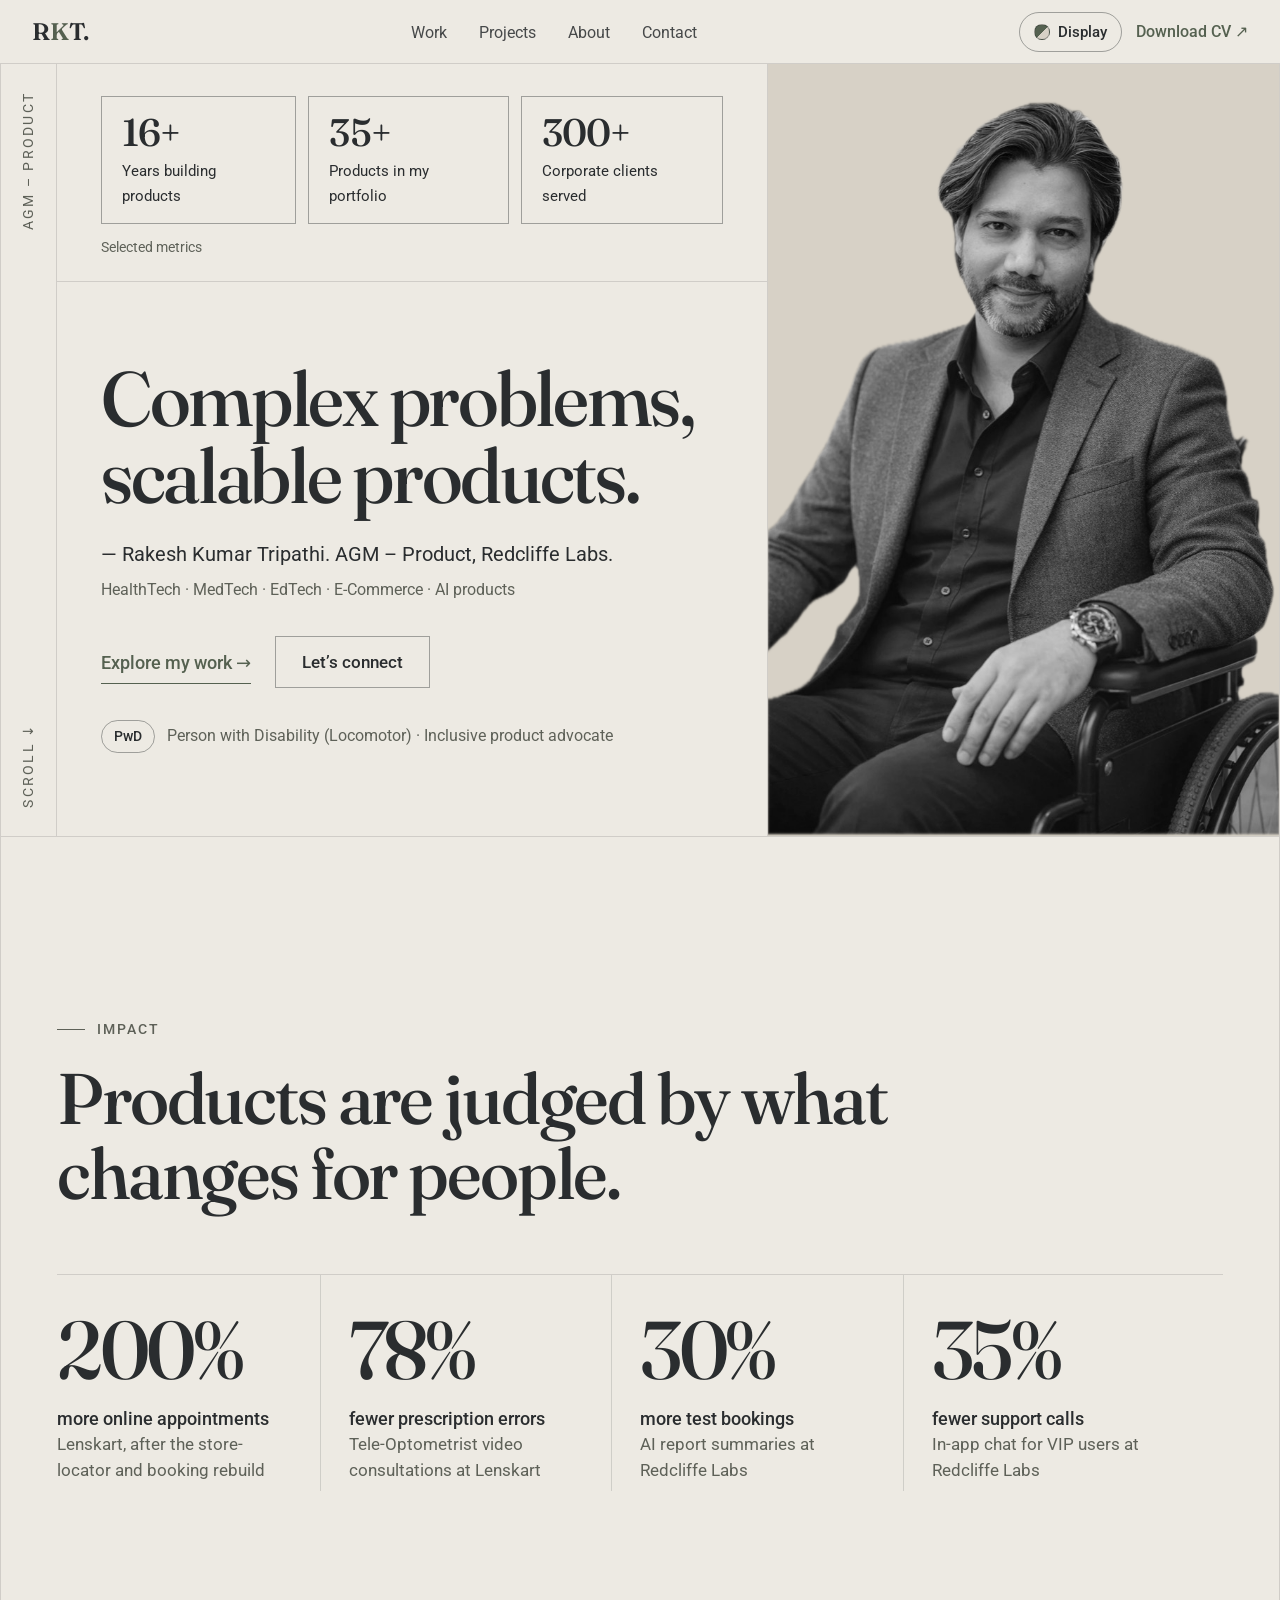
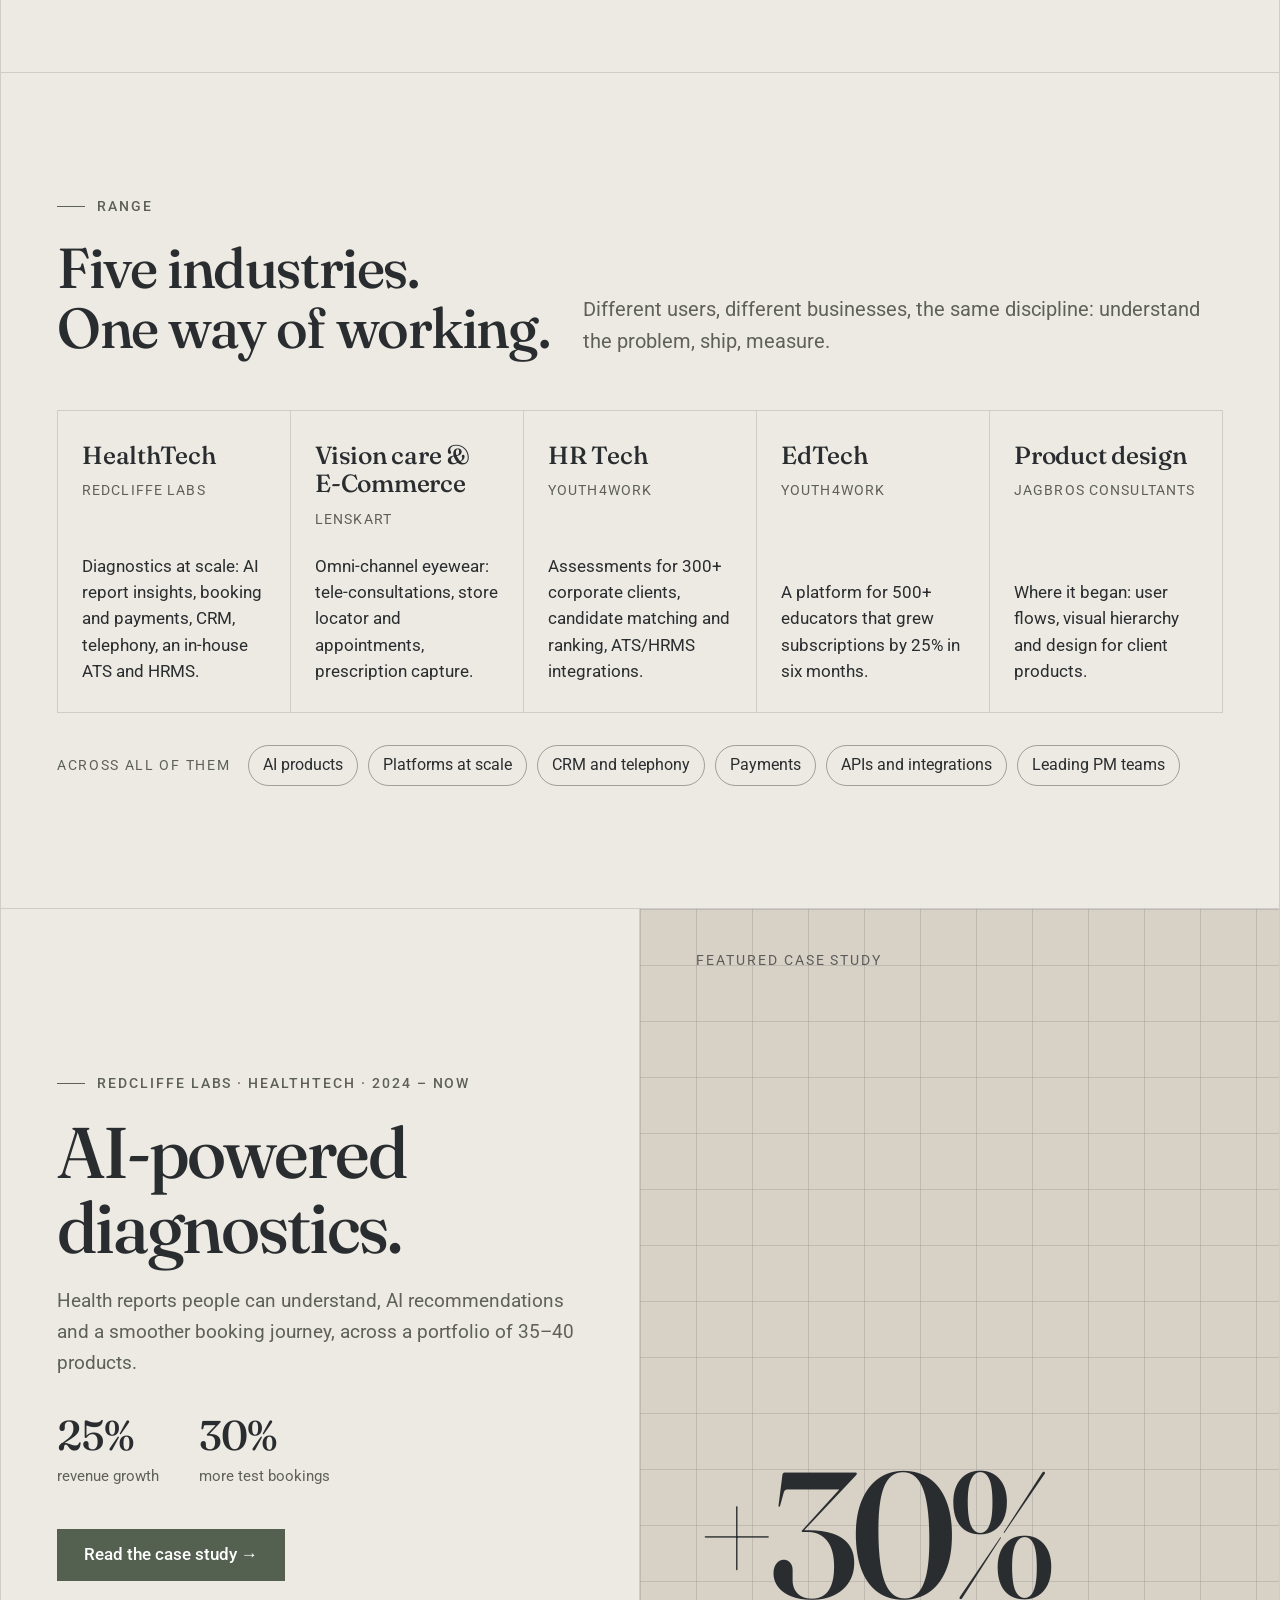
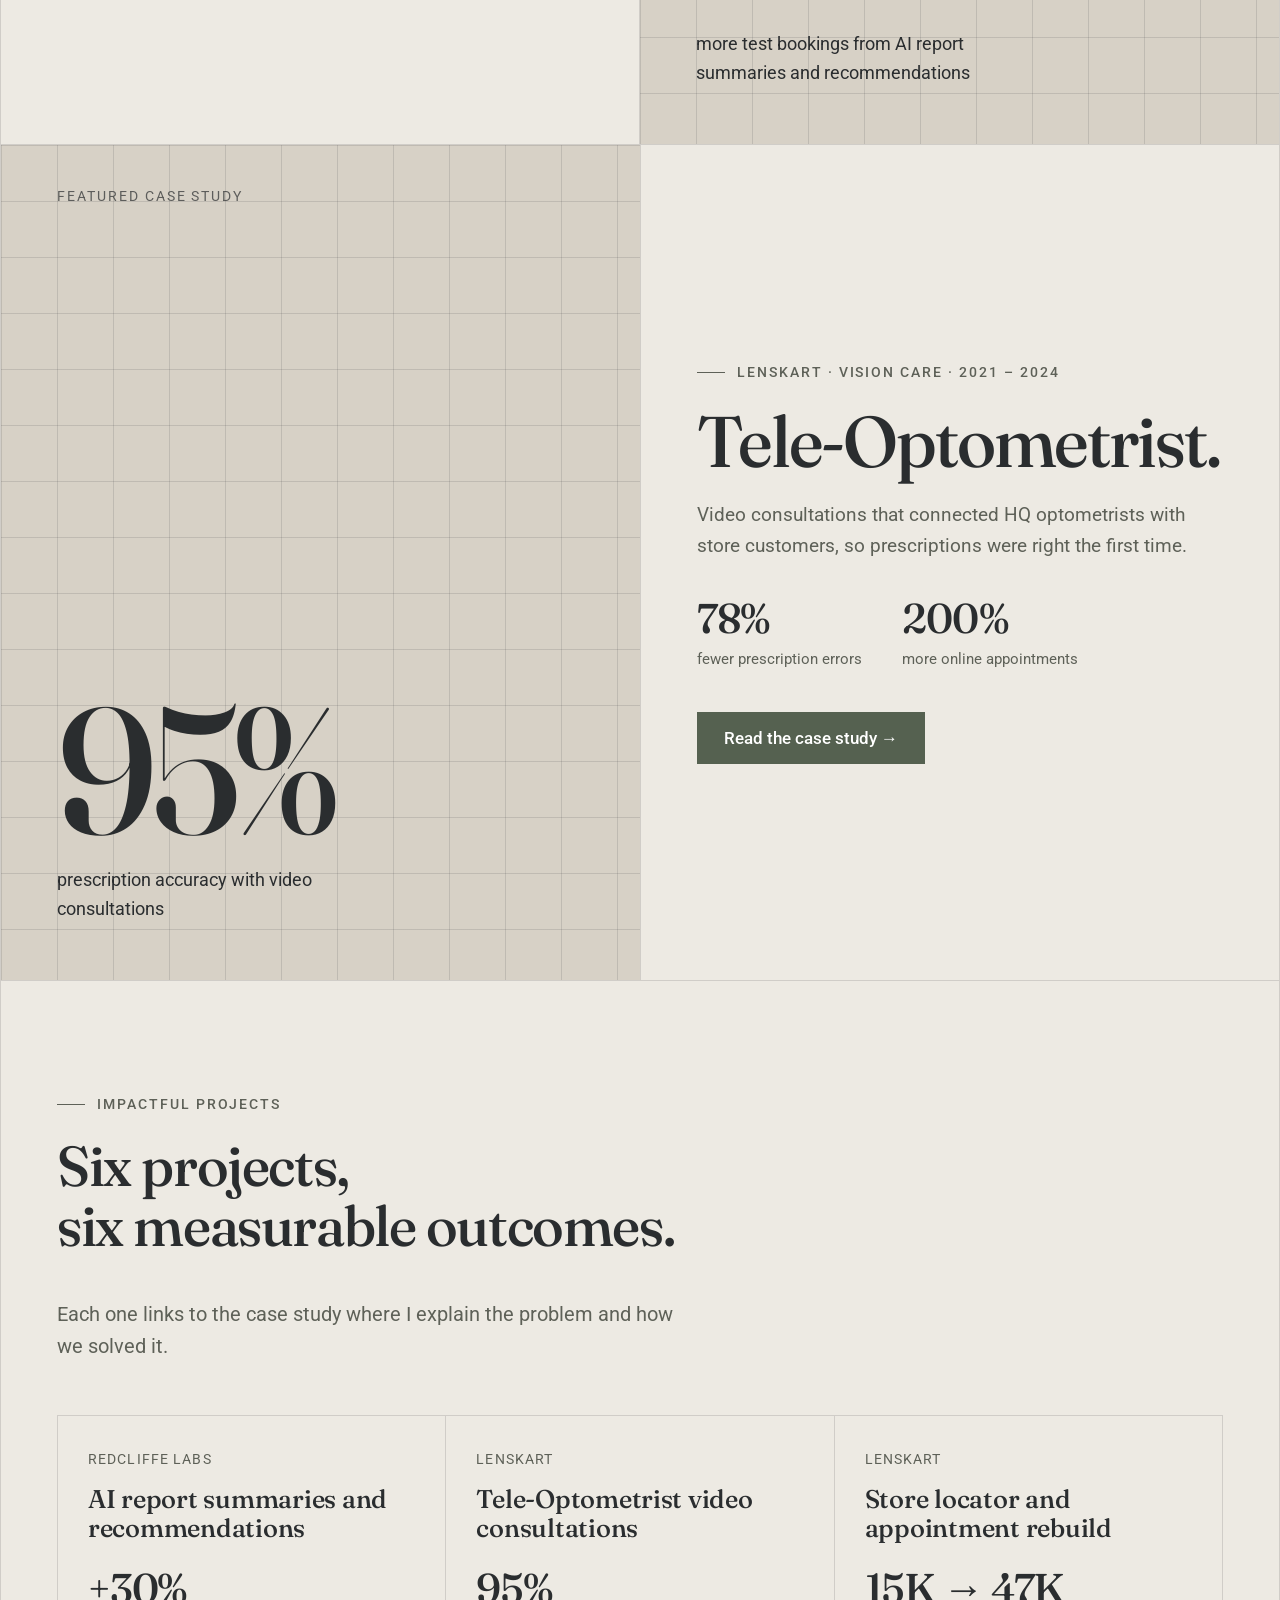
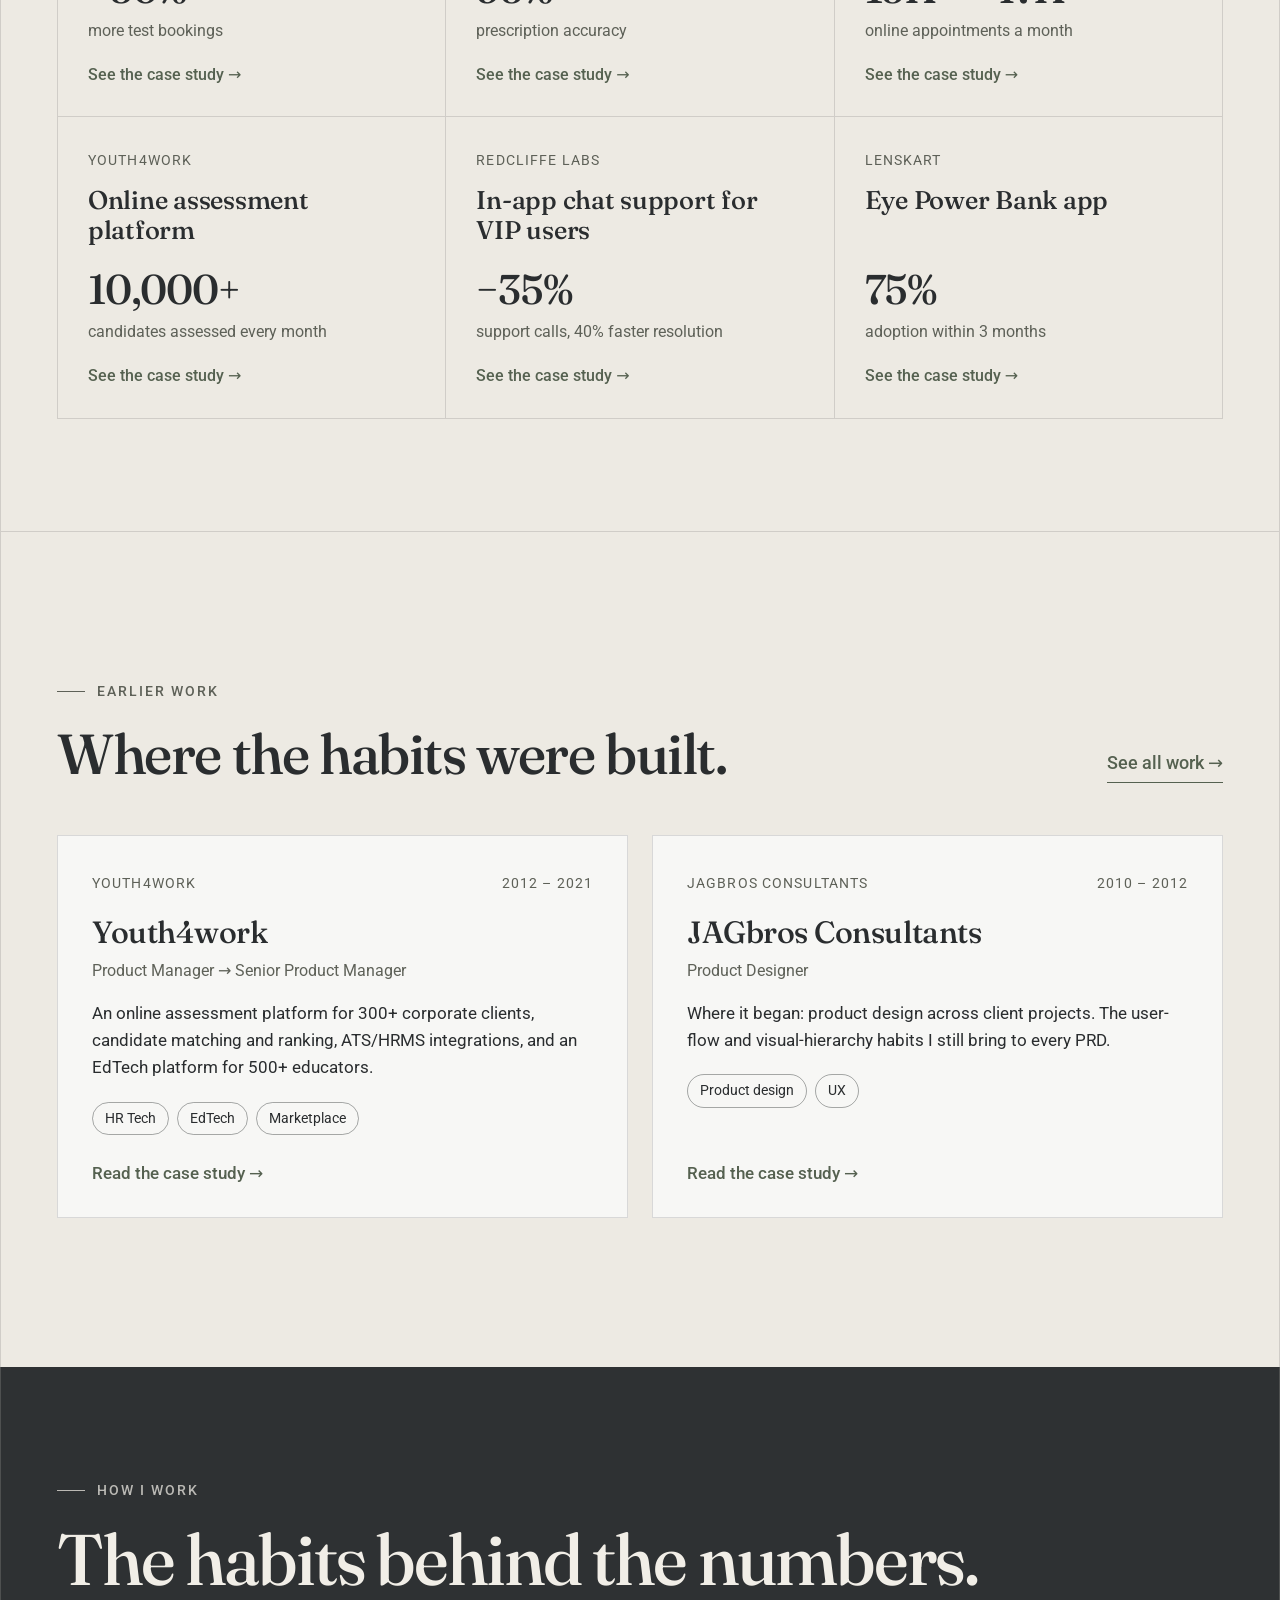
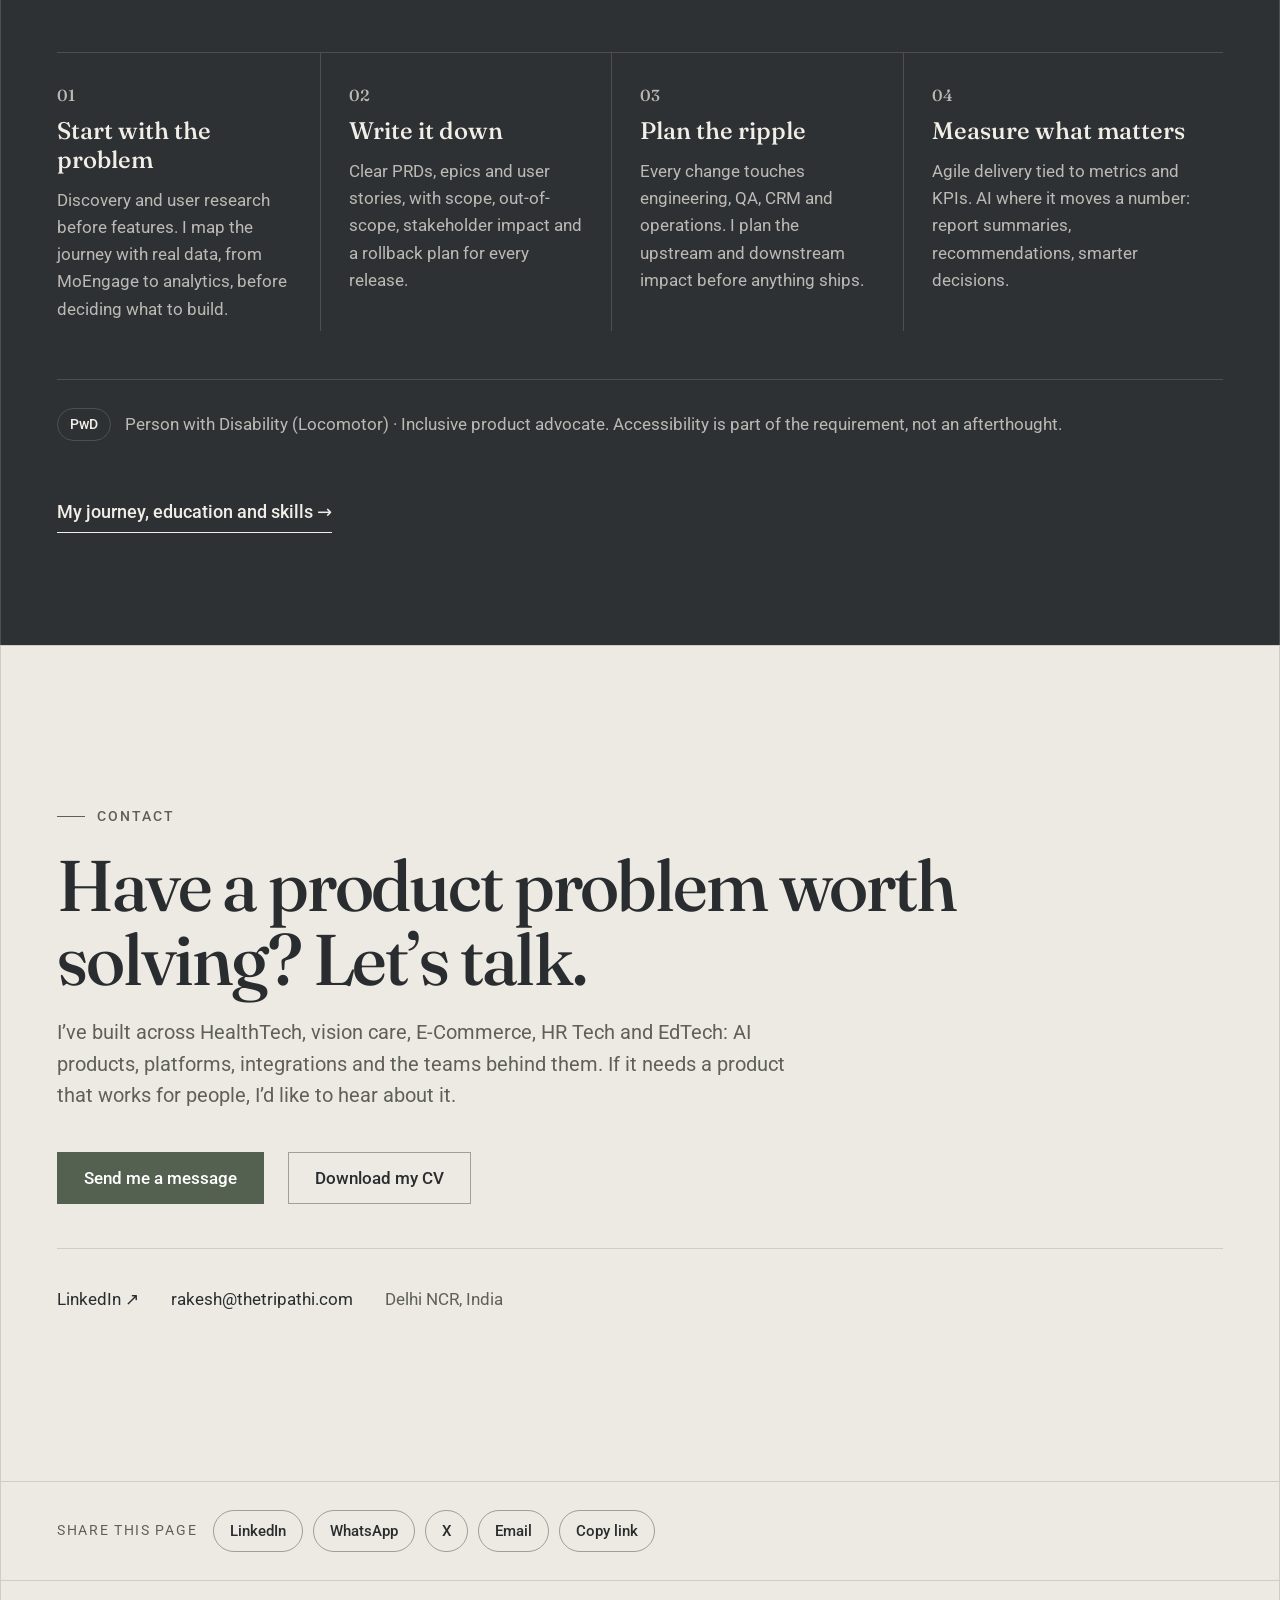
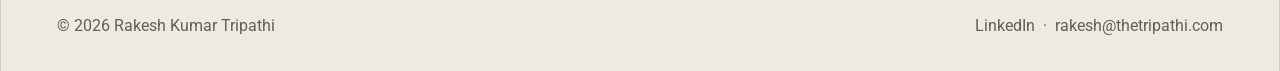
==== commit 3620ad30: "Add share bar, tighten descriptions, name variants and llms.txt for SEO" ====
--- a/index.html
+++ b/index.html
@@ -5,7 +5,7 @@
 <meta name="viewport" content="width=device-width, initial-scale=1.0, viewport-fit=cover">
 <script>(function(){var d=document.documentElement,t='linen',s='m';try{if(!/(^|\.)thetripathi\.com$/.test(location.hostname)){var m=location.search.match(/[?&]theme=([a-z]+)/);t=(m&&m[1])||localStorage.getItem('rkt-theme')||t;}s=localStorage.getItem('rkt-text')||s;}catch(e){}d.setAttribute('data-theme',t);d.setAttribute('data-text',s);})();</script>
 <title>Rakesh Kumar Tripathi – AGM – Product | HealthTech &amp; AI Products</title>
-<meta name="description" content="AGM – Product at Redcliffe Labs with 16+ years building AI-powered products across HealthTech, MedTech, EdTech and E-Commerce. Case studies, projects and contact.">
+<meta name="description" content="Rakesh Kumar Tripathi, AGM – Product at Redcliffe Labs: 16+ years building AI products across HealthTech, MedTech, EdTech and E-Commerce. Case studies inside.">
 <link rel="canonical" href="https://thetripathi.com/">
 <meta name="robots" content="index, follow, max-snippet:-1, max-image-preview:large, max-video-preview:-1">
 <link rel="sitemap" type="application/xml" href="/sitemap.xml">
@@ -15,15 +15,17 @@
 <meta property="og:url" content="https://thetripathi.com/">
 <meta property="og:site_name" content="Rakesh Kumar Tripathi">
 <meta property="og:title" content="Rakesh Kumar Tripathi – AGM – Product | HealthTech &amp; AI Products">
-<meta property="og:description" content="AGM – Product at Redcliffe Labs with 16+ years building AI-powered products across HealthTech, MedTech, EdTech and E-Commerce. Case studies, projects and contact.">
+<meta property="og:description" content="Rakesh Kumar Tripathi, AGM – Product at Redcliffe Labs: 16+ years building AI products across HealthTech, MedTech, EdTech and E-Commerce. Case studies inside.">
 <meta property="og:image" content="https://thetripathi.com/assets/img/rakesh-tripathi-share.jpg">
+<meta property="og:image:type" content="image/jpeg">
 <meta property="og:image:width" content="1200">
 <meta property="og:image:height" content="630">
 <meta property="og:image:alt" content="Rakesh Kumar Tripathi, AGM – Product at Redcliffe Labs. Complex problems, scalable products.">
 <meta property="og:locale" content="en_IN">
 <meta name="twitter:card" content="summary_large_image">
 <meta name="twitter:title" content="Rakesh Kumar Tripathi – AGM – Product | HealthTech &amp; AI Products">
-<meta name="twitter:description" content="AGM – Product at Redcliffe Labs with 16+ years building AI-powered products across HealthTech, MedTech, EdTech and E-Commerce. Case studies, projects and contact.">
+<meta name="twitter:description" content="Rakesh Kumar Tripathi, AGM – Product at Redcliffe Labs: 16+ years building AI products across HealthTech, MedTech, EdTech and E-Commerce. Case studies inside.">
+<meta name="twitter:image:alt" content="Rakesh Kumar Tripathi, AGM – Product at Redcliffe Labs. Complex problems, scalable products.">
 <meta name="twitter:image" content="https://thetripathi.com/assets/img/rakesh-tripathi-share.jpg">
 <script type="application/ld+json">
 {
@@ -33,7 +35,7 @@
    "@type": "Person",
    "@id": "https://thetripathi.com/#person",
    "name": "Rakesh Kumar Tripathi",
-   "alternateName": "RKT",
+   "alternateName": ["Rakesh Tripathi", "RKT", "thetripathi"],
    "url": "https://thetripathi.com/",
    "image": "https://thetripathi.com/assets/img/rakesh-tripathi-share.jpg",
    "jobTitle": "AGM - Product",
@@ -101,7 +103,7 @@
 <link rel="preconnect" href="https://fonts.googleapis.com">
 <link rel="preconnect" href="https://fonts.gstatic.com" crossorigin>
 <link href="https://fonts.googleapis.com/css2?family=Fraunces:opsz,wght@9..144,400;9..144,500;9..144,600&family=Roboto:wght@400;500&display=swap" rel="stylesheet">
-<link rel="stylesheet" href="/assets/css/site.css">
+<link rel="stylesheet" href="/assets/css/site.css?v=3">
 <!-- Microsoft Clarity -->
 <script>
   (function(c,l,a,r,i,t,y){c[a]=c[a]||function(){(c[a].q=c[a].q||[]).push(arguments)};
@@ -256,6 +258,6 @@
   <span>&copy; <span data-year>2026</span> Rakesh Kumar Tripathi</span>
   <span><a href="https://www.linkedin.com/in/thetripathi-rakesh/" target="_blank" rel="noopener" data-track="social_click|engagement|LinkedIn">LinkedIn</a> &nbsp;·&nbsp; <a href="mailto:rakesh@thetripathi.com" data-track="social_click|engagement|Email">rakesh@thetripathi.com</a></span>
 </div></footer>
-<script src="/assets/js/site.js" defer></script>
+<script src="/assets/js/site.js?v=4" defer></script>
 </body>
 </html>
--- a/assets/css/site.css
+++ b/assets/css/site.css
@@ -236,6 +236,14 @@
 .prose .detail-quote{font:400 clamp(1.4rem,2.2vw,1.8rem)/1.4 'Fraunces',Georgia,serif;border-left:3px solid var(--accent);padding:6px 0 6px 26px;margin:36px 0}
 .next-case{display:flex;justify-content:space-between;align-items:center;gap:16px;flex-wrap:wrap;padding-top:40px;padding-bottom:40px}
 .next-case a{text-decoration:none}
+.share{display:flex;flex-wrap:wrap;align-items:center;gap:10px}
+.share-l{font-size:.875rem;letter-spacing:.12em;text-transform:uppercase;color:var(--muted);margin-right:6px}
+.share-b{display:inline-flex;align-items:center;min-height:42px;padding:8px 16px;border:1px solid var(--line-strong);border-radius:999px;background:none;color:var(--ink);font:500 .9375rem 'Roboto',sans-serif;text-decoration:none;cursor:pointer}
+.share-b:hover{border-color:var(--ink)}
+.share-b:focus-visible{outline:2px solid var(--accent);outline-offset:2px}
+.share-ok{font-size:.9375rem;color:var(--accent);min-width:1px}
+.share-band{border-top:1px solid var(--line)}
+.share-band .wrap{padding-top:28px;padding-bottom:28px}
 .next-case .label{font-size:.875rem;letter-spacing:.14em;text-transform:uppercase;color:var(--muted)}
 .next-case .title{font:500 1.6rem/1.2 'Fraunces',Georgia,serif;margin-top:6px;display:block}
 .next-case a:hover .title{text-decoration:underline;text-underline-offset:5px}
